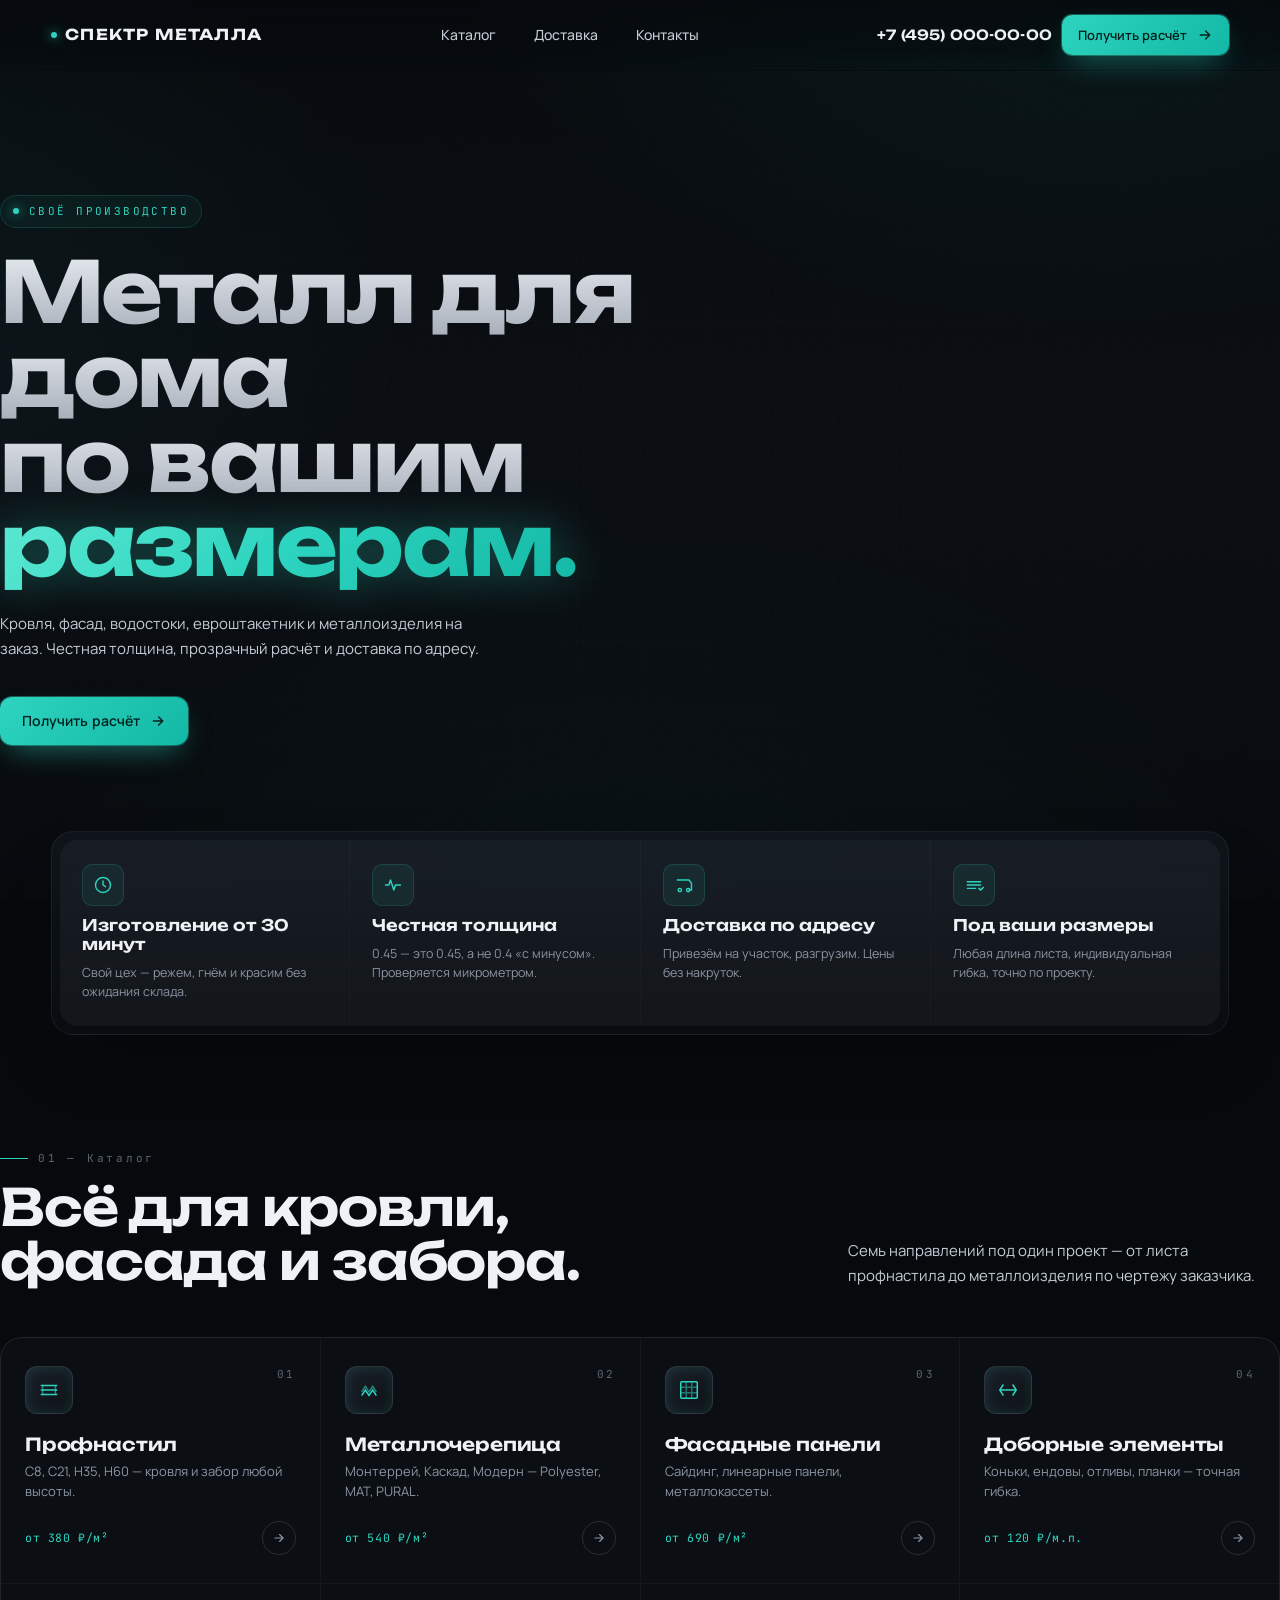
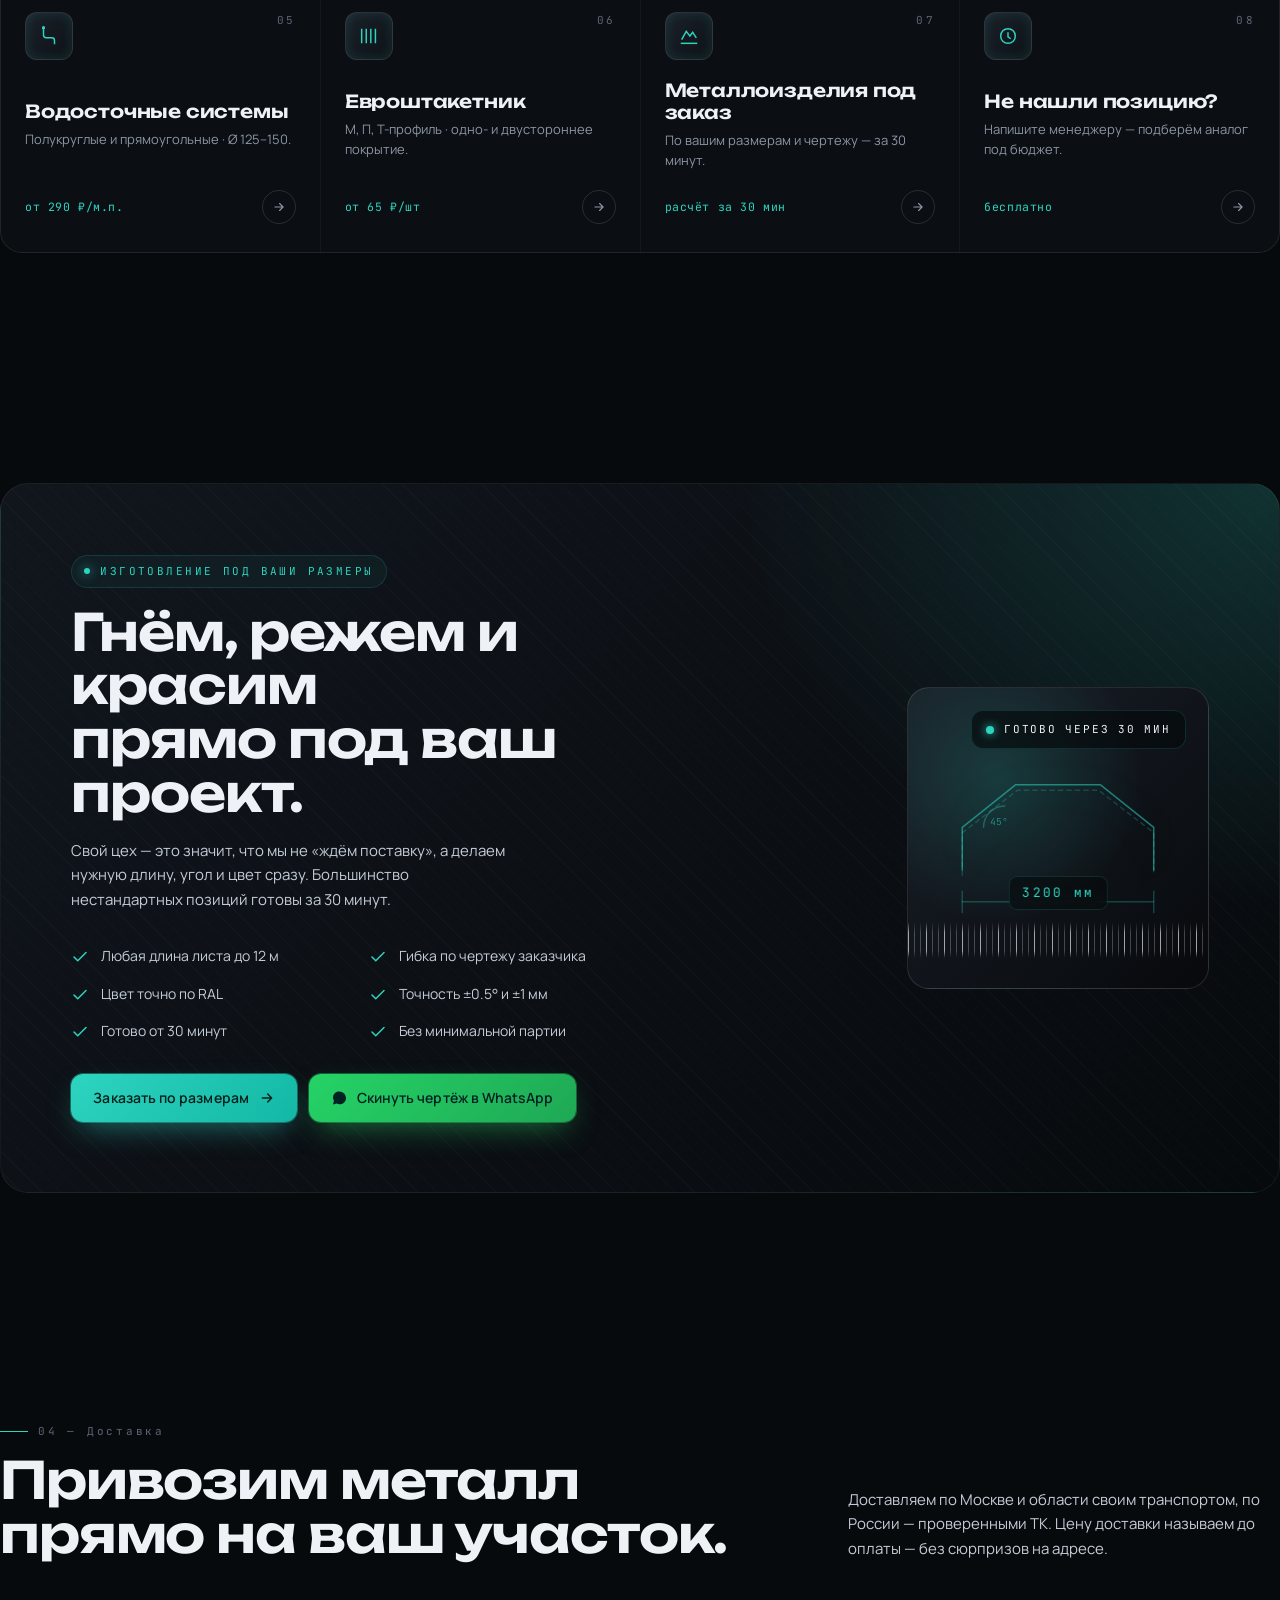
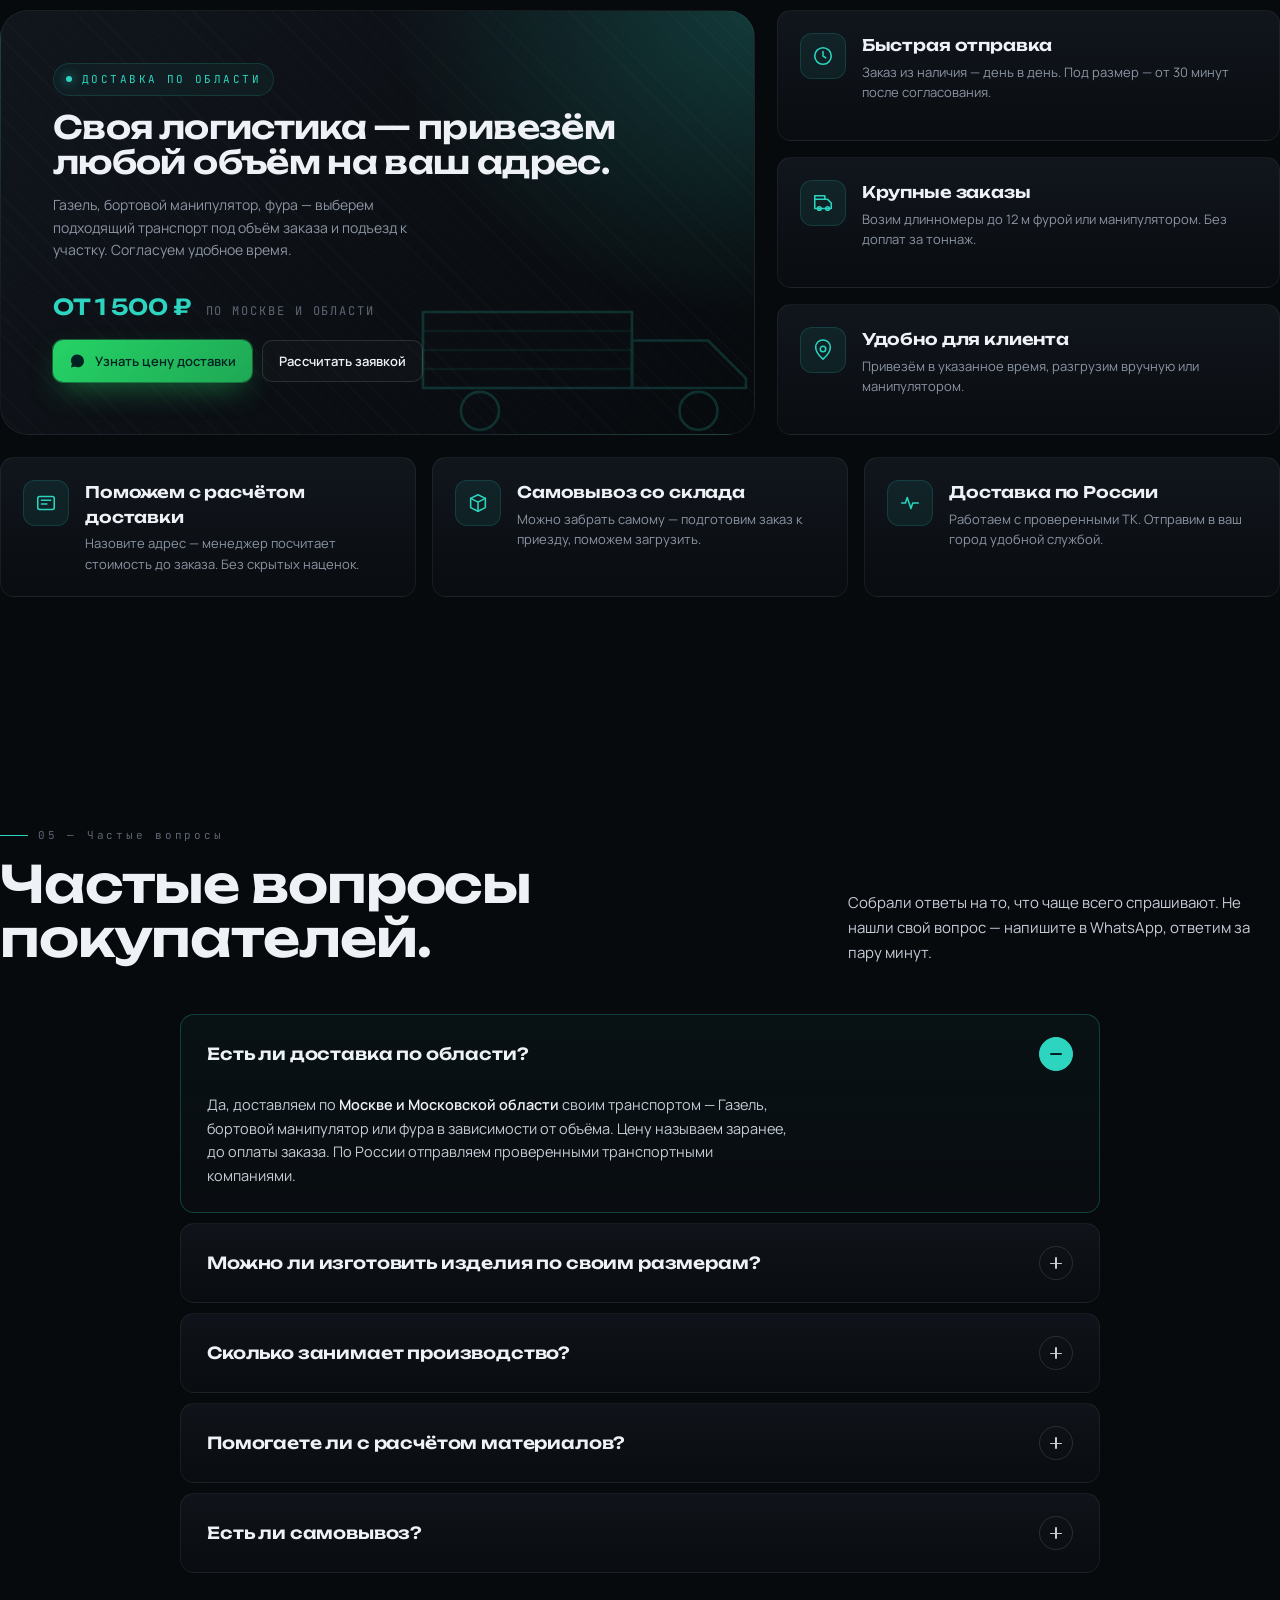
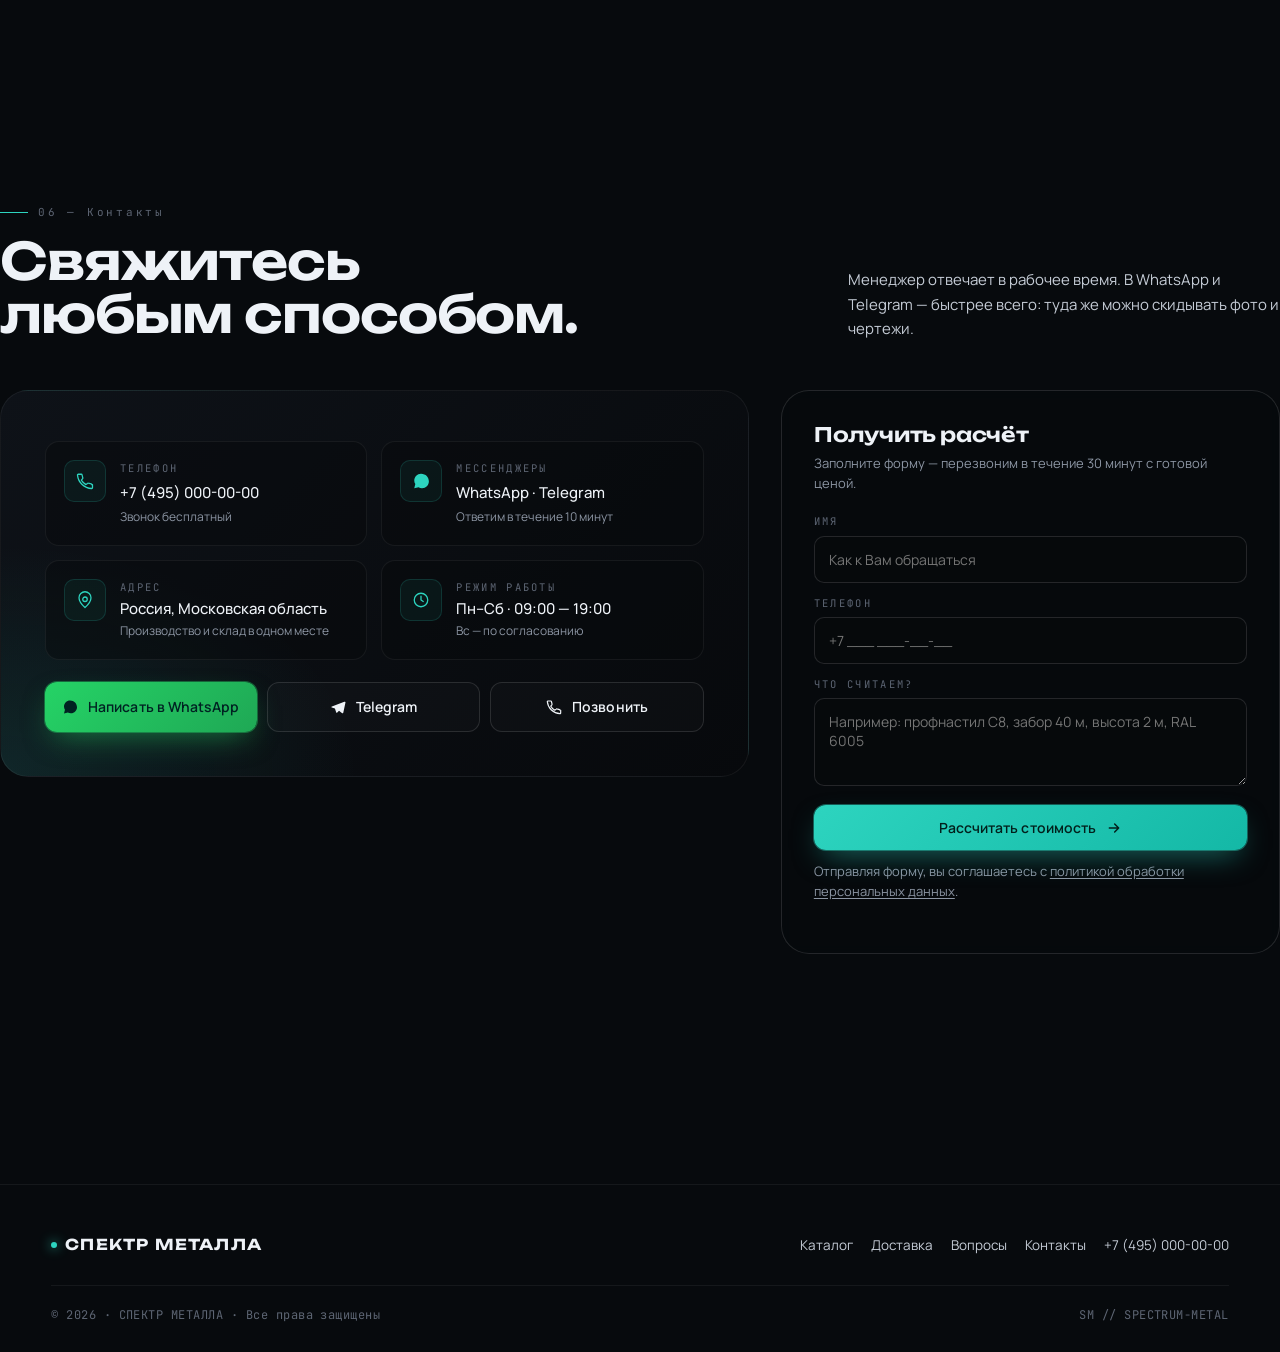
==== index.html @ 1fd5d27e "Add files via upload" ====
<!doctype html>
<html lang="ru">
<head>
<meta charset="utf-8" />
<meta name="viewport" content="width=device-width, initial-scale=1, viewport-fit=cover" />
<meta name="theme-color" content="#07090c" />
<title>Спектр Металла — кровля, фасад и металлоизделия по вашим размерам</title>
<meta name="description" content="Кровельные и фасадные материалы, профнастил, металлочерепица, евроштакетник, водостоки и металлоизделия по размерам клиента. Изготовление от 30 минут, честная толщина, доставка." />

<link rel="preconnect" href="https://fonts.googleapis.com">
<link rel="preconnect" href="https://fonts.gstatic.com" crossorigin>
<link href="https://fonts.googleapis.com/css2?family=Unbounded:wght@400;500;600;700;800&family=Manrope:wght@300;400;500;600;700;800&family=JetBrains+Mono:wght@400;500&display=swap" rel="stylesheet">

<style>
/* ============================================================
   СПЕКТР МЕТАЛЛА — B2C коммерческий лендинг (clean)
   ============================================================ */

:root{
  --bg-0:#070a0d;
  --bg-1:#0b0f14;
  --bg-2:#11161d;
  --bg-3:#171d26;
  --steel:#242c38;
  --line:rgba(255,255,255,.06);
  --line-strong:rgba(255,255,255,.12);
  --glass:rgba(20,26,34,.55);

  --silver:#c5ccd6;
  --silver-bright:#eef2f7;
  --silver-dim:#8c95a3;
  --silver-deep:#5d6573;

  /* холодный бирюзовый */
  --turq:#2DD4BF;
  --turq-2:#5EEAD4;
  --turq-soft:rgba(45,212,191,.16);
  --turq-glow:rgba(45,212,191,.4);
  --wa:#25D366;

  --gut:clamp(18px, 4vw, 64px);
  --section-y:clamp(72px, 9vw, 140px);

  --r-sm:8px;
  --r-md:14px;
  --r-lg:22px;
  --r-xl:28px;

  --f-display:"Unbounded","Manrope",system-ui,sans-serif;
  --f-body:"Manrope",system-ui,sans-serif;
  --f-mono:"JetBrains Mono",ui-monospace,monospace;

  --ease:cubic-bezier(.2,.7,.2,1);
}

*{box-sizing:border-box}
html,body{margin:0;padding:0}
html{scroll-behavior:smooth}
body{
  font-family:var(--f-body);
  font-weight:400;
  font-size:16px;
  line-height:1.55;
  color:var(--silver);
  background:var(--bg-0);
  -webkit-font-smoothing:antialiased;
  -moz-osx-font-smoothing:grayscale;
  overflow-x:hidden;
  text-rendering:optimizeLegibility;
}
img{max-width:100%;display:block}
a{color:inherit;text-decoration:none;transition:color .25s var(--ease)}
button{font-family:inherit;cursor:pointer}

/* ─── BG ATMOSPHERE ─── */
.bg-stage{
  position:fixed;inset:0;z-index:0;pointer-events:none;
  background:
    radial-gradient(1100px 700px at 85% -10%, rgba(45,212,191,.08), transparent 60%),
    radial-gradient(900px 600px at -10% 30%, rgba(45,212,191,.05), transparent 60%),
    radial-gradient(1100px 800px at 50% 110%, rgba(45,212,191,.04), transparent 60%),
    linear-gradient(180deg,#070a0d 0%, #0a0e13 50%, #070a0d 100%);
}
.bg-grid{
  position:fixed;inset:0;z-index:0;pointer-events:none;opacity:.3;
  background-image:
    linear-gradient(rgba(255,255,255,.04) 1px, transparent 1px),
    linear-gradient(90deg, rgba(255,255,255,.04) 1px, transparent 1px);
  background-size:64px 64px;
  mask-image:radial-gradient(ellipse at center, #000 30%, transparent 90%);
  animation:gridDrift 60s linear infinite;
}
@keyframes gridDrift{
  from{background-position:0 0,0 0}
  to{background-position:64px 64px,64px 64px}
}
.bg-noise{
  position:fixed;inset:0;z-index:0;pointer-events:none;opacity:.04;mix-blend-mode:overlay;
  background-image:url("data:image/svg+xml;utf8,<svg xmlns='http://www.w3.org/2000/svg' width='160' height='160'><filter id='n'><feTurbulence baseFrequency='0.9' numOctaves='2' stitchTiles='stitch'/><feColorMatrix values='0 0 0 0 1  0 0 0 0 1  0 0 0 0 1  0 0 0 .8 0'/></filter><rect width='160' height='160' filter='url(%23n)'/></svg>");
}

/* ─── SHELL ─── */
.shell{position:relative;z-index:2}
.container{max-width:1320px;margin:0 auto;padding:0 var(--gut)}

/* ─── TYPE ─── */
h1,h2,h3,h4{font-family:var(--f-display);color:var(--silver-bright);font-weight:600;letter-spacing:-.015em;margin:0}
h1{font-size:clamp(36px, 6.6vw, 88px);line-height:1;letter-spacing:-.028em;font-weight:700}
h2{font-size:clamp(28px, 4vw, 52px);line-height:1.05;letter-spacing:-.022em}
h3{font-size:clamp(18px, 1.8vw, 24px);line-height:1.2}
h4{font-size:16px}
p{margin:0}

.eyebrow{
  display:inline-flex;align-items:center;gap:10px;
  font-family:var(--f-mono);text-transform:uppercase;
  font-size:11px;letter-spacing:.22em;color:var(--turq);
  padding:7px 12px;border:1px solid var(--turq-soft);border-radius:999px;
  background:rgba(45,212,191,.05);
  backdrop-filter:blur(6px);
}
.eyebrow::before{content:"";width:6px;height:6px;border-radius:50%;background:var(--turq);box-shadow:0 0 12px var(--turq)}
.lead{color:var(--silver);font-size:clamp(15px,1.15vw,18px);line-height:1.65;max-width:62ch}

/* ─── BUTTONS ─── */
.btn{
  position:relative;display:inline-flex;align-items:center;gap:10px;
  padding:13px 22px;border-radius:12px;
  font-weight:600;font-size:14px;letter-spacing:.005em;
  border:none;outline:none;
  transition:transform .25s var(--ease), box-shadow .25s var(--ease), filter .25s var(--ease), background .25s var(--ease), color .25s var(--ease), border-color .25s var(--ease);
  overflow:hidden;white-space:nowrap;
  text-decoration:none;
}
.btn svg{width:16px;height:16px;flex:0 0 auto}
.btn-primary{
  background:linear-gradient(135deg, #2DD4BF 0%, #14B8A6 100%);
  color:#02201c;
  box-shadow:0 0 0 1px rgba(45,212,191,.4), 0 12px 30px -10px rgba(45,212,191,.55);
}
.btn-primary::before{
  content:"";position:absolute;inset:0;border-radius:inherit;
  background:linear-gradient(120deg,transparent 30%, rgba(255,255,255,.5) 50%, transparent 70%);
  transform:translateX(-120%);transition:transform .9s var(--ease);
  pointer-events:none;
}
.btn-primary:hover::before{transform:translateX(120%)}
.btn-primary:hover{transform:translateY(-1px);filter:brightness(1.08)}

.btn-ghost{
  background:rgba(255,255,255,.02);color:var(--silver-bright);
  border:1px solid var(--line-strong);
}
.btn-ghost:hover{border-color:var(--turq);color:var(--turq-2);background:rgba(45,212,191,.05)}

.btn-wa{
  background:linear-gradient(135deg, #25D366 0%, #1FA855 100%);
  color:#022;
  box-shadow:0 0 0 1px rgba(37,211,102,.4), 0 12px 30px -10px rgba(37,211,102,.55);
}
.btn-wa:hover{transform:translateY(-1px);filter:brightness(1.08)}

.btn-sm{padding:10px 16px;font-size:13px;border-radius:10px}
.btn-block{width:100%;justify-content:center}

/* ─── HEADER ─── */
.header{
  position:fixed;top:0;left:0;right:0;z-index:50;
  padding:14px 0;
  background:linear-gradient(180deg, rgba(7,10,13,.85), rgba(7,10,13,.55) 70%, transparent);
  backdrop-filter:blur(14px) saturate(140%);
  -webkit-backdrop-filter:blur(14px) saturate(140%);
  transition:padding .3s var(--ease), background .3s var(--ease), border-color .3s var(--ease);
  border-bottom:1px solid transparent;
}
.header.scrolled{
  padding:10px 0;background:rgba(7,10,13,.82);
  border-bottom-color:var(--line);
}
.nav{display:flex;align-items:center;justify-content:space-between;gap:24px}
.wordmark{
  font-family:var(--f-display);font-weight:700;
  font-size:15px;letter-spacing:.08em;color:var(--silver-bright);
  text-transform:uppercase;
  position:relative;padding-left:14px;
}
.wordmark::before{
  content:"";position:absolute;left:0;top:50%;transform:translateY(-50%);
  width:6px;height:6px;background:var(--turq);border-radius:50%;
  box-shadow:0 0 12px var(--turq);
}

.nav-list{display:flex;align-items:center;gap:6px;list-style:none;margin:0;padding:0}
.nav-list a{
  display:inline-block;padding:10px 16px;border-radius:8px;
  font-size:14px;font-weight:500;color:var(--silver);
  position:relative;
}
.nav-list a:hover{color:var(--silver-bright);background:rgba(255,255,255,.03)}
.nav-list a::after{
  content:"";position:absolute;left:16px;right:16px;bottom:6px;height:1px;
  background:var(--turq);transform:scaleX(0);transform-origin:left;transition:transform .35s var(--ease);
}
.nav-list a:hover::after{transform:scaleX(.5)}

.nav-actions{display:flex;align-items:center;gap:10px}
.phone-link{
  font-family:var(--f-display);font-weight:600;font-size:14px;color:var(--silver-bright);
  letter-spacing:.01em;
}
.phone-link:hover{color:var(--turq-2)}

.burger{display:none;background:transparent;border:1px solid var(--line-strong);width:42px;height:42px;border-radius:11px;color:var(--silver-bright);align-items:center;justify-content:center}
.burger svg{width:18px;height:18px}

/* ─── FLOATING WHATSAPP FAB ─── */
.fab{
  position:fixed;right:22px;bottom:22px;z-index:60;
  display:flex;align-items:center;gap:10px;
  padding:14px 18px 14px 14px;
  border-radius:999px;
  background:linear-gradient(135deg,#25D366,#1FA855);
  color:#022;font-weight:600;font-size:14px;
  box-shadow:0 12px 36px -8px rgba(37,211,102,.6), 0 0 0 1px rgba(37,211,102,.5);
  transition:transform .3s var(--ease), box-shadow .3s var(--ease), filter .3s var(--ease);
  text-decoration:none;
}
.fab::after{
  content:"";position:absolute;inset:-6px;border-radius:999px;
  border:2px solid rgba(37,211,102,.5);
  animation:fabPing 2.2s ease-out infinite;
  pointer-events:none;
}
@keyframes fabPing{
  0%{transform:scale(.85);opacity:.7}
  100%{transform:scale(1.25);opacity:0}
}
.fab svg{width:22px;height:22px;flex:0 0 auto}
.fab:hover{transform:translateY(-2px);filter:brightness(1.08)}

/* ─── HERO ─── */
.hero{
  position:relative;
  padding:calc(var(--section-y) + 40px) 0 var(--section-y);
  min-height:100vh;
  display:flex;align-items:center;
}
.hero-inner{position:relative;display:block;width:100%;max-width:880px}
.hero-text{position:relative;z-index:3}
.hero-title{margin:22px 0 24px}
.hero-title .accent{
  background:linear-gradient(180deg, #eef2f7 0%, #a3aab5 100%);
  -webkit-background-clip:text;background-clip:text;color:transparent;
}
.hero-title .glow{
  background:linear-gradient(135deg, #5EEAD4 0%, #2DD4BF 50%, #14B8A6 100%);
  -webkit-background-clip:text;background-clip:text;color:transparent;
  filter:drop-shadow(0 0 24px rgba(45,212,191,.4));
}
.hero-lead{max-width:54ch}
.hero-actions{display:flex;flex-wrap:wrap;gap:12px;margin-top:36px}

/* ─── HERO LOGO STAGE ─── */
.hero-stage{
  position:relative;aspect-ratio:1/1;width:100%;max-width:540px;justify-self:end;
}
.logo-stage{
  position:absolute;inset:0;
  border-radius:50%;
  background:
    radial-gradient(circle at 50% 50%, rgba(45,212,191,.18) 0%, rgba(45,212,191,.04) 35%, transparent 60%),
    radial-gradient(circle at 50% 50%, #0e1218 0%, #07090c 60%);
  box-shadow:
    inset 0 0 0 1px rgba(45,212,191,.15),
    inset 0 0 80px rgba(45,212,191,.08),
    0 30px 100px -30px rgba(45,212,191,.35);
  overflow:hidden;
}
.logo-stage::before{
  content:"";position:absolute;inset:-10%;
  background:conic-gradient(from 0deg, transparent 0deg, rgba(45,212,191,.32) 40deg, transparent 90deg, transparent 360deg);
  filter:blur(20px);
  animation:sweep 10s linear infinite;
  opacity:.6;
}
@keyframes sweep{to{transform:rotate(360deg)}}

.rings{position:absolute;inset:0;display:grid;place-items:center;pointer-events:none}
.rings svg{width:96%;height:96%}
.ring{fill:none;stroke:rgba(45,212,191,.25);stroke-width:1;stroke-dasharray:3 5}
.ring.solid{stroke:rgba(255,255,255,.06);stroke-dasharray:none;stroke-width:1}
.rings .r1{animation:spin 60s linear infinite}
.rings .r2{animation:spin 90s linear infinite reverse}
.rings .r3{animation:spin 120s linear infinite}
@keyframes spin{to{transform:rotate(360deg);transform-origin:center}}

.logo-frame{
  position:absolute;inset:16%;
  border-radius:50%;
  background:radial-gradient(circle at 50% 30%, #1a2029, #0a0d12 75%);
  display:grid;place-items:center;
  box-shadow:
    inset 0 0 0 1px rgba(255,255,255,.06),
    inset 0 6px 30px rgba(0,0,0,.6),
    0 20px 60px rgba(0,0,0,.55);
  overflow:hidden;
  transition:transform .4s var(--ease);
}
.logo-frame img{
  width:88%;height:auto;
  filter:contrast(1.05) brightness(1.05) drop-shadow(0 0 22px rgba(45,212,191,.22));
}
.logo-frame::after{
  content:"";position:absolute;inset:-30%;
  background:linear-gradient(115deg, transparent 35%, rgba(255,255,255,.08) 47%, rgba(45,212,191,.18) 50%, rgba(255,255,255,.08) 53%, transparent 65%);
  transform:translateX(-100%);
  animation:metalSweep 6.5s var(--ease) infinite;
  pointer-events:none;
}
@keyframes metalSweep{
  0%{transform:translateX(-100%)}
  60%{transform:translateX(100%)}
  100%{transform:translateX(100%)}
}

.chip{
  position:absolute;display:flex;align-items:center;gap:8px;
  padding:9px 13px;border-radius:999px;
  background:rgba(15,19,25,.78);backdrop-filter:blur(10px);
  border:1px solid var(--line-strong);
  font-family:var(--f-mono);font-size:11px;letter-spacing:.06em;color:var(--silver);
  white-space:nowrap;
  box-shadow:0 10px 30px rgba(0,0,0,.4);
}
.chip i{width:6px;height:6px;background:var(--turq);border-radius:50%;box-shadow:0 0 8px var(--turq);display:inline-block;animation:pulse 1.8s ease-in-out infinite}
@keyframes pulse{50%{opacity:.4}}
.chip.t1{top:6%;left:-4%;animation:float 9s ease-in-out infinite}
.chip.t2{top:30%;right:-6%;animation:float 11s ease-in-out infinite reverse}
.chip.t3{bottom:14%;left:-2%;animation:float 13s ease-in-out infinite}
.chip.t4{bottom:-2%;right:8%;animation:float 10s ease-in-out infinite reverse}
@keyframes float{50%{transform:translateY(-10px)}}

/* ─── USP STRIP ─── */
.usp{
  position:relative;
  margin-top:calc(var(--section-y) * -.6);
  background:linear-gradient(180deg, rgba(20,26,34,.6), rgba(11,15,20,.6));
  border:1px solid var(--line);
  border-radius:var(--r-lg);
  padding:8px;
  backdrop-filter:blur(10px);
  box-shadow:0 30px 80px -40px rgba(0,0,0,.7);
}
.usp-grid{display:grid;grid-template-columns:repeat(4,1fr);gap:1px;background:var(--line);border-radius:18px;overflow:hidden}
.usp-cell{
  background:linear-gradient(180deg, rgba(20,26,34,.6), rgba(11,15,20,.4));
  padding:24px 22px;
  display:flex;flex-direction:column;gap:10px;
  transition:background .3s var(--ease);
}
.usp-cell:hover{background:linear-gradient(180deg, rgba(45,212,191,.05), rgba(11,15,20,.4))}
.usp-ico{
  width:42px;height:42px;border-radius:10px;
  background:rgba(45,212,191,.08);border:1px solid var(--turq-soft);
  display:grid;place-items:center;color:var(--turq);
}
.usp-ico svg{width:20px;height:20px}
.usp-title{font-family:var(--f-display);font-weight:600;color:var(--silver-bright);font-size:16px;line-height:1.2}
.usp-desc{font-size:12.5px;color:var(--silver-dim);line-height:1.5}

/* ─── SECTION FRAME ─── */
.section{position:relative;padding:var(--section-y) 0}
.section-head{display:flex;align-items:flex-end;justify-content:space-between;gap:32px;margin-bottom:48px;flex-wrap:wrap}
.section-head h2{max-width:18ch}
.section-head .lead{max-width:48ch}
.section-index{font-family:var(--f-mono);font-size:11px;letter-spacing:.25em;color:var(--silver-deep);display:flex;align-items:center;gap:10px;margin-bottom:14px}
.section-index::before{content:"";width:28px;height:1px;background:var(--turq)}

/* ─── CATEGORIES ─── */
.cats{display:grid;grid-template-columns:repeat(4,1fr);gap:1px;background:var(--line);border:1px solid var(--line);border-radius:var(--r-lg);overflow:hidden}
.cat{
  position:relative;background:var(--bg-1);padding:28px 24px;min-height:230px;
  display:flex;flex-direction:column;justify-content:space-between;gap:20px;
  transition:background .35s var(--ease);
  overflow:hidden;
}
.cat::before{
  content:"";position:absolute;inset:0;
  background:radial-gradient(120% 100% at 100% 0%, rgba(45,212,191,.12), transparent 60%);
  opacity:0;transition:opacity .4s var(--ease);
  pointer-events:none;
}
.cat:hover{background:var(--bg-2)}
.cat:hover::before{opacity:1}
.cat-head{display:flex;justify-content:space-between;align-items:flex-start;gap:16px}
.cat-icon{
  width:48px;height:48px;border-radius:12px;
  background:linear-gradient(135deg,#1a2029,#0e1217);
  display:grid;place-items:center;color:var(--turq);
  border:1px solid var(--line-strong);
  box-shadow:inset 0 0 12px rgba(45,212,191,.15);
}
.cat-icon svg{width:22px;height:22px}
.cat-num{font-family:var(--f-mono);font-size:11px;letter-spacing:.22em;color:var(--silver-deep)}
.cat-name{font-family:var(--f-display);font-size:18px;font-weight:600;color:var(--silver-bright);line-height:1.2;letter-spacing:-.01em}
.cat-desc{font-size:13px;color:var(--silver-dim);line-height:1.55;margin-top:6px}
.cat-foot{display:flex;justify-content:space-between;align-items:center;gap:14px}
.cat-price{font-family:var(--f-mono);font-size:11.5px;color:var(--turq);letter-spacing:.05em}
.cat-arrow{
  width:34px;height:34px;border-radius:50%;
  border:1px solid var(--line-strong);display:grid;place-items:center;color:var(--silver-dim);
  transition:all .3s var(--ease);
}
.cat:hover .cat-arrow{border-color:var(--turq);color:var(--turq);background:rgba(45,212,191,.05);transform:rotate(-45deg)}
.cat-arrow svg{width:14px;height:14px}

/* ─── POPULAR PRODUCTS ─── */
.products{display:grid;grid-template-columns:repeat(3,1fr);gap:22px}
.product{
  position:relative;display:flex;flex-direction:column;
  background:linear-gradient(180deg, rgba(23,29,38,.7), rgba(11,15,20,.7));
  border:1px solid var(--line);
  border-radius:var(--r-md);
  overflow:hidden;
  transition:transform .35s var(--ease), border-color .35s var(--ease);
}
.product:hover{transform:translateY(-4px);border-color:rgba(45,212,191,.25)}
.product-visual{
  position:relative;aspect-ratio:16/10;
  background:
    radial-gradient(80% 80% at 50% 40%, rgba(45,212,191,.12), transparent 70%),
    linear-gradient(135deg, #1a2029 0%, #0a0d12 100%);
  display:grid;place-items:center;overflow:hidden;
}
.product-visual svg{width:60%;height:auto;color:rgba(238,242,247,.6)}
.product-visual::after{
  content:"";position:absolute;inset:0;
  background:repeating-linear-gradient(90deg, rgba(255,255,255,.03) 0 1px, transparent 1px 5px);
  pointer-events:none;mix-blend-mode:overlay;
}
.product-tag{
  position:absolute;top:14px;left:14px;
  padding:5px 10px;border-radius:999px;
  background:rgba(45,212,191,.14);border:1px solid var(--turq-soft);
  color:var(--turq-2);font-family:var(--f-mono);font-size:10px;letter-spacing:.18em;text-transform:uppercase;
}
.product-body{padding:22px 22px 24px;display:flex;flex-direction:column;gap:14px;flex:1}
.product-name{font-family:var(--f-display);font-size:18px;color:var(--silver-bright);font-weight:600;letter-spacing:-.01em}
.product-meta{font-size:13px;color:var(--silver-dim);line-height:1.5;flex:1}
.product-specs{display:flex;flex-wrap:wrap;gap:6px;margin-top:6px}
.product-specs span{font-family:var(--f-mono);font-size:10.5px;letter-spacing:.04em;color:var(--silver);padding:4px 8px;border:1px solid var(--line-strong);border-radius:6px;background:rgba(7,10,13,.4)}
.product-price{display:flex;align-items:baseline;gap:8px;margin-top:4px}
.price-from{font-family:var(--f-mono);font-size:11px;letter-spacing:.18em;color:var(--silver-deep);text-transform:uppercase}
.price-val{font-family:var(--f-display);font-size:22px;color:var(--silver-bright);font-weight:600;letter-spacing:-.01em}
.price-unit{font-size:13px;color:var(--silver-dim)}
.product-actions{display:flex;gap:8px;margin-top:6px}
.product-actions .btn{flex:1;justify-content:center;padding:11px 14px;font-size:13px}

/* ─── CUSTOM SIZING BLOCK ─── */
.custom{
  position:relative;border-radius:var(--r-xl);overflow:hidden;
  background:
    radial-gradient(70% 100% at 100% 0%, rgba(45,212,191,.18), transparent 60%),
    linear-gradient(135deg, #11161d 0%, #070a0d 100%);
  border:1px solid var(--line);
  padding:clamp(36px, 5.5vw, 72px);
  display:grid;grid-template-columns:1.05fr .95fr;gap:48px;align-items:center;
}
.custom::before{
  content:"";position:absolute;inset:0;
  background:repeating-linear-gradient(45deg, rgba(255,255,255,.02) 0 1px, transparent 1px 14px);
  pointer-events:none;
}
.custom-eyebrow{color:var(--turq)}
.custom h2{margin-top:18px}
.custom .lead{margin-top:18px;max-width:50ch}
.custom-points{margin:32px 0;display:grid;grid-template-columns:1fr 1fr;gap:16px 24px;list-style:none;padding:0}
.custom-points li{display:flex;gap:12px;align-items:flex-start;font-size:14px;color:var(--silver)}
.custom-points svg{width:18px;height:18px;color:var(--turq);flex:0 0 auto;margin-top:3px}
.custom-actions{display:flex;flex-wrap:wrap;gap:12px;margin-top:8px}

.custom-visual{
  position:relative;aspect-ratio:1/1;max-width:480px;justify-self:end;
  border-radius:var(--r-lg);
  background:
    radial-gradient(80% 80% at 30% 30%, rgba(45,212,191,.18), transparent 60%),
    linear-gradient(135deg, #1a2029 0%, #07090c 100%);
  border:1px solid var(--line-strong);
  overflow:hidden;display:grid;place-items:center;
}
.custom-visual::before{
  content:"";position:absolute;left:0;right:0;bottom:30px;height:36px;
  background:
    repeating-linear-gradient(90deg, rgba(238,242,247,.55) 0 1px, transparent 1px 18px),
    repeating-linear-gradient(90deg, rgba(238,242,247,.25) 0 1px, transparent 1px 6px);
  -webkit-mask:linear-gradient(180deg, transparent, #000 30%, #000 80%, transparent);
  mask:linear-gradient(180deg, transparent, #000 30%, #000 80%, transparent);
}
.custom-visual::after{
  content:attr(data-len);
  position:absolute;left:50%;bottom:78px;transform:translateX(-50%);
  font-family:var(--f-mono);font-size:13px;color:var(--turq);letter-spacing:.18em;
  padding:6px 12px;border:1px solid var(--turq-soft);border-radius:8px;
  background:rgba(7,10,13,.6);backdrop-filter:blur(6px);
}
.custom-visual .blueprint{
  width:78%;height:auto;color:rgba(45,212,191,.55);
  filter:drop-shadow(0 0 24px rgba(45,212,191,.2));
}
.custom-badge{
  position:absolute;top:22px;right:22px;
  padding:10px 14px;border-radius:12px;
  background:rgba(7,10,13,.7);backdrop-filter:blur(8px);
  border:1px solid var(--turq-soft);
  display:flex;align-items:center;gap:10px;
}
.custom-badge .dot{width:8px;height:8px;border-radius:50%;background:var(--turq);box-shadow:0 0 10px var(--turq);animation:pulse 1.8s ease-in-out infinite}
.custom-badge .txt{font-family:var(--f-mono);font-size:11px;letter-spacing:.16em;color:var(--silver-bright);text-transform:uppercase}

/* ─── HOW TO ORDER ─── */
.steps{
  position:relative;display:grid;grid-template-columns:repeat(4,1fr);gap:20px;
}
.steps::before{
  content:"";position:absolute;left:48px;right:48px;top:38px;height:1px;
  background:linear-gradient(90deg, transparent, var(--turq-soft) 10%, var(--turq-soft) 90%, transparent);
  pointer-events:none;
}
.step{
  position:relative;
  background:linear-gradient(180deg, rgba(23,29,38,.55), rgba(11,15,20,.55));
  border:1px solid var(--line);
  border-radius:var(--r-md);
  padding:26px 22px 24px;
}
.step-num{
  width:38px;height:38px;border-radius:12px;
  background:linear-gradient(135deg, rgba(45,212,191,.25), rgba(45,212,191,.06));
  border:1px solid var(--turq-soft);
  display:grid;place-items:center;
  font-family:var(--f-display);font-weight:700;font-size:14px;color:var(--turq-2);
  position:relative;z-index:2;
  box-shadow:0 0 18px rgba(45,212,191,.15);
}
.step h3{font-size:17px;margin:18px 0 8px}
.step p{font-size:13px;color:var(--silver-dim);line-height:1.55}

/* ─── DELIVERY (переработан) ─── */
.delivery{
  display:grid;grid-template-columns:1.2fr .8fr;gap:22px;
}
.del-hero{
  position:relative;border-radius:var(--r-xl);overflow:hidden;
  background:
    radial-gradient(80% 120% at 100% 0%, rgba(45,212,191,.22), transparent 60%),
    linear-gradient(135deg, #11161d 0%, #070a0d 100%);
  border:1px solid var(--line);
  padding:clamp(32px, 4.5vw, 52px);
  display:flex;flex-direction:column;justify-content:space-between;gap:28px;
  min-height:420px;
}
.del-hero::before{
  content:"";position:absolute;inset:0;
  background:repeating-linear-gradient(45deg, rgba(255,255,255,.02) 0 1px, transparent 1px 14px);
  pointer-events:none;
}
.del-hero-top{position:relative;z-index:1}
.del-hero-top h3{font-family:var(--f-display);font-size:clamp(24px,2.8vw,32px);line-height:1.1;color:var(--silver-bright);margin:14px 0 14px;font-weight:600;letter-spacing:-.02em}
.del-hero-top p{font-size:14px;color:var(--silver-dim);max-width:42ch;line-height:1.6}
.del-hero-bot{position:relative;z-index:1;display:flex;flex-wrap:wrap;gap:16px;align-items:center;justify-content:space-between}
.del-hero-actions{display:flex;flex-wrap:wrap;gap:10px}
.del-price{
  font-family:var(--f-mono);font-size:12px;letter-spacing:.16em;
  color:var(--silver-deep);text-transform:uppercase;
}
.del-price strong{
  font-family:var(--f-display);font-size:22px;color:var(--turq);
  letter-spacing:-.02em;font-weight:600;display:inline-block;margin-right:6px;
}

.del-truck{
  position:absolute;right:-30px;bottom:-30px;width:60%;max-width:380px;opacity:.18;
  color:var(--turq);
  pointer-events:none;
}

.del-side{display:grid;grid-template-rows:repeat(3,1fr);gap:16px}
.del-card{
  position:relative;padding:22px 22px;border-radius:var(--r-md);
  background:linear-gradient(180deg, rgba(23,29,38,.65), rgba(11,15,20,.65));
  border:1px solid var(--line);
  transition:border-color .3s var(--ease), transform .3s var(--ease);
  display:flex;gap:16px;align-items:flex-start;
}
.del-card:hover{border-color:rgba(45,212,191,.3);transform:translateX(3px)}
.del-card .ico{
  width:46px;height:46px;border-radius:12px;
  background:rgba(45,212,191,.08);border:1px solid var(--turq-soft);
  display:grid;place-items:center;color:var(--turq);flex:0 0 auto;
}
.del-card .ico svg{width:22px;height:22px}
.del-card h4{font-family:var(--f-display);font-size:16px;color:var(--silver-bright);font-weight:600;margin-bottom:4px;letter-spacing:-.01em}
.del-card p{font-size:13px;color:var(--silver-dim);line-height:1.55}

.del-extra{
  margin-top:22px;display:grid;grid-template-columns:repeat(3,1fr);gap:16px;
}

/* ─── FAQ ─── */
.faq{
  display:grid;gap:10px;
  max-width:920px;margin:0 auto;
}
.faq-item{
  position:relative;border:1px solid var(--line);border-radius:var(--r-md);
  background:linear-gradient(180deg, rgba(23,29,38,.55), rgba(11,15,20,.55));
  transition:border-color .3s var(--ease), background .3s var(--ease);
  overflow:hidden;
}
.faq-item[open]{border-color:rgba(45,212,191,.25);background:linear-gradient(180deg, rgba(45,212,191,.04), rgba(11,15,20,.55))}
.faq-item summary{
  list-style:none;cursor:pointer;
  padding:22px 26px;
  display:flex;align-items:center;justify-content:space-between;gap:20px;
  font-family:var(--f-display);font-weight:600;color:var(--silver-bright);
  font-size:clamp(16px,1.3vw,18px);
  letter-spacing:-.01em;
  transition:color .25s var(--ease);
}
.faq-item summary::-webkit-details-marker{display:none}
.faq-item summary:hover{color:var(--turq-2)}
.faq-item .plus{
  width:34px;height:34px;border-radius:50%;
  border:1px solid var(--line-strong);
  display:grid;place-items:center;color:var(--silver);
  position:relative;flex:0 0 auto;
  transition:background .3s var(--ease), border-color .3s var(--ease), color .3s var(--ease), transform .3s var(--ease);
}
.faq-item .plus::before,
.faq-item .plus::after{
  content:"";position:absolute;background:currentColor;border-radius:1px;
  transition:transform .3s var(--ease), opacity .3s var(--ease);
}
.faq-item .plus::before{width:12px;height:1.4px}
.faq-item .plus::after{width:1.4px;height:12px}
.faq-item[open] .plus{background:var(--turq);border-color:var(--turq);color:#02201c;transform:rotate(180deg)}
.faq-item[open] .plus::after{opacity:0}
.faq-item .answer{
  padding:0 26px 24px;
  font-size:14.5px;color:var(--silver);line-height:1.65;max-width:72ch;
}
.faq-item .answer strong{color:var(--silver-bright);font-weight:600}
.faq-item .answer a{color:var(--turq-2);text-decoration:underline;text-underline-offset:3px}

/* ─── CONTACTS (упрощены) ─── */
.contact-wrap{
  display:grid;grid-template-columns:1.2fr .8fr;gap:32px;
  align-items:start;
}
.contact-card{
  position:relative;border-radius:var(--r-xl);overflow:hidden;
  background:
    radial-gradient(80% 100% at 0% 100%, rgba(45,212,191,.12), transparent 60%),
    linear-gradient(135deg, #0e1218 0%, #07090c 100%);
  border:1px solid var(--line);
  padding:clamp(28px, 4vw, 44px);
}
.contact-grid{
  display:grid;grid-template-columns:1fr 1fr;gap:14px;
  margin-top:6px;
}
.contact-item{
  display:flex;gap:14px;align-items:flex-start;
  padding:18px 18px;
  border-radius:var(--r-md);
  background:rgba(7,10,13,.45);
  border:1px solid var(--line);
  transition:border-color .3s var(--ease);
}
.contact-item:hover{border-color:rgba(45,212,191,.25)}
.contact-item .ico{
  width:42px;height:42px;border-radius:10px;
  background:rgba(45,212,191,.06);border:1px solid var(--turq-soft);
  display:grid;place-items:center;color:var(--turq);flex:0 0 auto;
}
.contact-item .ico svg{width:18px;height:18px}
.contact-item .label{font-family:var(--f-mono);font-size:10.5px;letter-spacing:.22em;color:var(--silver-deep);text-transform:uppercase;margin-bottom:4px}
.contact-item .value{color:var(--silver-bright);font-size:15px;font-weight:500;line-height:1.35}
.contact-item a.value:hover{color:var(--turq-2)}
.contact-item .meta{font-size:12px;color:var(--silver-dim);margin-top:3px}

.contact-cta{
  display:flex;flex-wrap:wrap;gap:10px;margin-top:22px;
}
.contact-cta .btn{flex:1;min-width:160px;justify-content:center}

.form{
  background:rgba(7,10,13,.55);
  border:1px solid var(--line-strong);
  border-radius:var(--r-xl);
  padding:clamp(24px, 3vw, 32px);
  backdrop-filter:blur(6px);
}
.form h3{font-size:20px;margin-bottom:6px;letter-spacing:-.01em}
.form > p{font-size:13px;color:var(--silver-dim);margin-bottom:20px}
.field{margin-bottom:12px}
.field label{display:block;font-family:var(--f-mono);font-size:10.5px;letter-spacing:.22em;color:var(--silver-deep);text-transform:uppercase;margin-bottom:6px}
.field input,.field textarea{
  width:100%;background:rgba(7,10,13,.6);
  border:1px solid var(--line-strong);
  border-radius:10px;padding:13px 14px;
  color:var(--silver-bright);font-family:var(--f-body);font-size:14px;
  transition:border-color .25s var(--ease), background .25s var(--ease);
  outline:none;
}
.field textarea{min-height:88px;resize:vertical}
.field input:focus,.field textarea:focus{border-color:var(--turq);background:rgba(45,212,191,.04)}
.form-hint{font-size:11px;color:var(--silver-deep);margin-top:12px;line-height:1.5}
.form-hint a{color:var(--silver-dim);text-decoration:underline;text-underline-offset:2px}

/* ─── FOOTER ─── */
.footer{
  position:relative;border-top:1px solid var(--line);
  padding:48px 0 28px;margin-top:var(--section-y);
}
.footer-row{
  display:flex;justify-content:space-between;align-items:center;gap:24px;flex-wrap:wrap;
}
.footer-nav{display:flex;gap:18px;flex-wrap:wrap;list-style:none;padding:0;margin:0;font-size:13.5px}
.footer-nav a{color:var(--silver)}
.footer-nav a:hover{color:var(--turq-2)}
.footer-bot{margin-top:28px;padding-top:20px;border-top:1px solid var(--line);
  display:flex;justify-content:space-between;align-items:center;gap:24px;flex-wrap:wrap;
  font-size:12px;color:var(--silver-deep);font-family:var(--f-mono);letter-spacing:.04em;
}

/* ─── REVEAL ANIMATIONS ─── */
.reveal{opacity:0;transform:translateY(28px);transition:opacity .9s var(--ease), transform .9s var(--ease)}
.reveal.in{opacity:1;transform:translateY(0)}
.reveal.d1{transition-delay:.08s}
.reveal.d2{transition-delay:.16s}
.reveal.d3{transition-delay:.24s}
.reveal.d4{transition-delay:.32s}

/* ─── SCROLL PROGRESS ─── */
.progress{position:fixed;top:0;left:0;right:0;height:2px;z-index:60;pointer-events:none}
.progress span{display:block;height:100%;width:0;background:linear-gradient(90deg, transparent, var(--turq) 40%, var(--turq-2));box-shadow:0 0 12px var(--turq)}

/* ─── RESPONSIVE ─── */
@media (max-width:1100px){
  .cats,.usp-grid{grid-template-columns:repeat(2,1fr)}
  .products{grid-template-columns:repeat(2,1fr)}
  .steps{grid-template-columns:repeat(2,1fr)}
  .steps::before{display:none}
  .custom,.delivery,.contact-wrap{grid-template-columns:1fr}
  .hero-inner{grid-template-columns:1fr}
  .hero-stage{justify-self:center;max-width:440px}
  .custom-visual{max-width:100%;justify-self:stretch}
  .del-extra{grid-template-columns:repeat(2,1fr)}
}
@media (max-width:720px){
  .nav-list,.phone-link{display:none}
  .burger{display:inline-flex}
  .nav-actions .btn{display:none}
  .cats,.products,.steps,.usp-grid,.custom-points,.contact-grid,.del-extra{grid-template-columns:1fr}
  .hero{padding-top:120px;min-height:auto}
  .section-head{flex-direction:column;align-items:flex-start}
  .fab{right:14px;bottom:14px;padding:13px 16px 13px 13px}
  .fab .label{display:none}
  .usp{margin-top:-32px}
  .section{padding:64px 0}
  .hero-actions{width:100%}
  .hero-actions .btn{flex:1;justify-content:center;min-width:140px}
  .faq-item summary{padding:18px 20px;font-size:15px;gap:14px}
  .faq-item .answer{padding:0 20px 20px;font-size:14px}
}

@media (prefers-reduced-motion:reduce){
  *,*::before,*::after{animation-duration:.001ms !important;animation-iteration-count:1 !important;transition-duration:.001ms !important;scroll-behavior:auto !important}
}
</style>
</head>
<body>

<div class="bg-stage" aria-hidden="true"></div>
<div class="bg-grid"  aria-hidden="true"></div>
<div class="bg-noise" aria-hidden="true"></div>

<div class="progress" aria-hidden="true"><span id="progressBar"></span></div>

<!-- HEADER -->
<header class="header" id="header">
  <div class="container nav">
    <a href="#top" class="wordmark" aria-label="Спектр Металла — на главную">Спектр&nbsp;Металла</a>

    <nav>
      <ul class="nav-list">
        <li><a href="#catalog">Каталог</a></li>
        <li><a href="#delivery">Доставка</a></li>
        <li><a href="#contacts">Контакты</a></li>
      </ul>
    </nav>

    <div class="nav-actions">
      <a href="tel:+74950000000" class="phone-link">+7 (495) 000-00-00</a>
      <a href="#contacts" class="btn btn-primary btn-sm">
        Получить расчёт
        <svg viewBox="0 0 24 24" fill="none" stroke="currentColor" stroke-width="2.2" stroke-linecap="round" stroke-linejoin="round"><path d="M5 12h14M13 6l6 6-6 6"/></svg>
      </a>
      <button class="burger" aria-label="Меню">
        <svg viewBox="0 0 24 24" fill="none" stroke="currentColor" stroke-width="1.8" stroke-linecap="round"><path d="M4 7h16M4 12h16M4 17h16"/></svg>
      </button>
    </div>
  </div>
</header>

<main class="shell" id="top">

  <!-- HERO -->
  <section class="hero container">
    <div class="hero-inner">
      <div class="hero-text">
        <span class="eyebrow reveal">Своё производство</span>
        <h1 class="hero-title reveal d1">
          <span class="accent">Металл для дома</span><br/>
          <span class="accent">по вашим</span>
          <span class="glow">размерам.</span>
        </h1>
        <p class="lead hero-lead reveal d2">
          Кровля, фасад, водостоки, евроштакетник и металлоизделия на заказ. Честная толщина, прозрачный расчёт и доставка по адресу.
        </p>

        <div class="hero-actions reveal d3">
          <a href="#contacts" class="btn btn-primary">
            Получить расчёт
            <svg viewBox="0 0 24 24" fill="none" stroke="currentColor" stroke-width="2.2" stroke-linecap="round" stroke-linejoin="round"><path d="M5 12h14M13 6l6 6-6 6"/></svg>
          </a>
        </div>
      </div>
    </div>
  </section>

  <!-- USP STRIP (преимущества — без изменений) -->
  <section class="container">
    <div class="usp reveal">
      <div class="usp-grid">
        <div class="usp-cell">
          <div class="usp-ico"><svg viewBox="0 0 24 24" fill="none" stroke="currentColor" stroke-width="1.7" stroke-linecap="round" stroke-linejoin="round"><circle cx="12" cy="12" r="9"/><path d="M12 7v5l3 2"/></svg></div>
          <div class="usp-title">Изготовление от 30 минут</div>
          <div class="usp-desc">Свой цех — режем, гнём и красим без ожидания склада.</div>
        </div>
        <div class="usp-cell">
          <div class="usp-ico"><svg viewBox="0 0 24 24" fill="none" stroke="currentColor" stroke-width="1.7" stroke-linecap="round" stroke-linejoin="round"><path d="M3 12h4l2-6 4 12 2-6h6"/></svg></div>
          <div class="usp-title">Честная толщина</div>
          <div class="usp-desc">0.45 — это 0.45, а не 0.4 «с минусом». Проверяется микрометром.</div>
        </div>
        <div class="usp-cell">
          <div class="usp-ico"><svg viewBox="0 0 24 24" fill="none" stroke="currentColor" stroke-width="1.7" stroke-linecap="round" stroke-linejoin="round"><path d="M4 6h14l3 4v8h-3"/><circle cx="7" cy="18" r="2"/><circle cx="17" cy="18" r="2"/></svg></div>
          <div class="usp-title">Доставка по адресу</div>
          <div class="usp-desc">Привезём на участок, разгрузим. Цены без накруток.</div>
        </div>
        <div class="usp-cell">
          <div class="usp-ico"><svg viewBox="0 0 24 24" fill="none" stroke="currentColor" stroke-width="1.7" stroke-linecap="round" stroke-linejoin="round"><path d="M4 8h16M4 12h16M4 16h10"/><path d="M18 16l2 2 3-3" stroke-width="2"/></svg></div>
          <div class="usp-title">Под ваши размеры</div>
          <div class="usp-desc">Любая длина листа, индивидуальная гибка, точно по проекту.</div>
        </div>
      </div>
    </div>
  </section>


  <!-- CATALOG -->
  <section class="section container" id="catalog">
    <div class="section-head">
      <div>
        <div class="section-index">01 — Каталог</div>
        <h2 class="reveal">Всё для кровли,<br/>фасада и забора.</h2>
      </div>
      <p class="lead reveal d2">Семь направлений под один проект — от листа профнастила до металлоизделия по чертежу заказчика.</p>
    </div>

    <div class="cats reveal">
      <a href="#popular" class="cat">
        <div class="cat-head">
          <div class="cat-icon"><svg viewBox="0 0 24 24" fill="none" stroke="currentColor" stroke-width="1.6"><path d="M3 7h18M3 12h18M3 17h18"/><path d="M5 7v10M19 7v10" stroke-opacity=".6"/></svg></div>
          <span class="cat-num">01</span>
        </div>
        <div>
          <div class="cat-name">Профнастил</div>
          <div class="cat-desc">С8, С21, Н35, Н60 — кровля и забор любой высоты.</div>
        </div>
        <div class="cat-foot">
          <span class="cat-price">от 380 ₽/м²</span>
          <span class="cat-arrow"><svg viewBox="0 0 24 24" fill="none" stroke="currentColor" stroke-width="2" stroke-linecap="round" stroke-linejoin="round"><path d="M5 12h14M13 6l6 6-6 6"/></svg></span>
        </div>
      </a>

      <a href="#popular" class="cat">
        <div class="cat-head">
          <div class="cat-icon"><svg viewBox="0 0 24 24" fill="none" stroke="currentColor" stroke-width="1.6"><path d="M4 18 L8 12 L12 18 L16 12 L20 18"/><path d="M4 14 L8 8 L12 14 L16 8 L20 14" stroke-opacity=".6"/></svg></div>
          <span class="cat-num">02</span>
        </div>
        <div>
          <div class="cat-name">Металлочерепица</div>
          <div class="cat-desc">Монтеррей, Каскад, Модерн — Polyester, MAT, PURAL.</div>
        </div>
        <div class="cat-foot">
          <span class="cat-price">от 540 ₽/м²</span>
          <span class="cat-arrow"><svg viewBox="0 0 24 24" fill="none" stroke="currentColor" stroke-width="2" stroke-linecap="round" stroke-linejoin="round"><path d="M5 12h14M13 6l6 6-6 6"/></svg></span>
        </div>
      </a>

      <a href="#popular" class="cat">
        <div class="cat-head">
          <div class="cat-icon"><svg viewBox="0 0 24 24" fill="none" stroke="currentColor" stroke-width="1.6"><rect x="3" y="3" width="18" height="18" rx="1"/><path d="M3 9h18M3 15h18M9 3v18M15 3v18" stroke-opacity=".5"/></svg></div>
          <span class="cat-num">03</span>
        </div>
        <div>
          <div class="cat-name">Фасадные панели</div>
          <div class="cat-desc">Сайдинг, линеарные панели, металлокассеты.</div>
        </div>
        <div class="cat-foot">
          <span class="cat-price">от 690 ₽/м²</span>
          <span class="cat-arrow"><svg viewBox="0 0 24 24" fill="none" stroke="currentColor" stroke-width="2" stroke-linecap="round" stroke-linejoin="round"><path d="M5 12h14M13 6l6 6-6 6"/></svg></span>
        </div>
      </a>

      <a href="#popular" class="cat">
        <div class="cat-head">
          <div class="cat-icon"><svg viewBox="0 0 24 24" fill="none" stroke="currentColor" stroke-width="1.6"><path d="M3 12h18M7 6l-4 6 4 6M17 6l4 6-4 6"/></svg></div>
          <span class="cat-num">04</span>
        </div>
        <div>
          <div class="cat-name">Доборные элементы</div>
          <div class="cat-desc">Коньки, ендовы, отливы, планки — точная гибка.</div>
        </div>
        <div class="cat-foot">
          <span class="cat-price">от 120 ₽/м.п.</span>
          <span class="cat-arrow"><svg viewBox="0 0 24 24" fill="none" stroke="currentColor" stroke-width="2" stroke-linecap="round" stroke-linejoin="round"><path d="M5 12h14M13 6l6 6-6 6"/></svg></span>
        </div>
      </a>

      <a href="#popular" class="cat">
        <div class="cat-head">
          <div class="cat-icon"><svg viewBox="0 0 24 24" fill="none" stroke="currentColor" stroke-width="1.6"><path d="M6 3v8a3 3 0 0 0 3 3h6a3 3 0 0 1 3 3v4"/><circle cx="6" cy="3" r="1"/></svg></div>
          <span class="cat-num">05</span>
        </div>
        <div>
          <div class="cat-name">Водосточные системы</div>
          <div class="cat-desc">Полукруглые и прямоугольные · Ø 125–150.</div>
        </div>
        <div class="cat-foot">
          <span class="cat-price">от 290 ₽/м.п.</span>
          <span class="cat-arrow"><svg viewBox="0 0 24 24" fill="none" stroke="currentColor" stroke-width="2" stroke-linecap="round" stroke-linejoin="round"><path d="M5 12h14M13 6l6 6-6 6"/></svg></span>
        </div>
      </a>

      <a href="#popular" class="cat">
        <div class="cat-head">
          <div class="cat-icon"><svg viewBox="0 0 24 24" fill="none" stroke="currentColor" stroke-width="1.6"><path d="M4 4v16M9 4v16M14 4v16M19 4v16"/></svg></div>
          <span class="cat-num">06</span>
        </div>
        <div>
          <div class="cat-name">Евроштакетник</div>
          <div class="cat-desc">М, П, Т-профиль · одно- и двустороннее покрытие.</div>
        </div>
        <div class="cat-foot">
          <span class="cat-price">от 65 ₽/шт</span>
          <span class="cat-arrow"><svg viewBox="0 0 24 24" fill="none" stroke="currentColor" stroke-width="2" stroke-linecap="round" stroke-linejoin="round"><path d="M5 12h14M13 6l6 6-6 6"/></svg></span>
        </div>
      </a>

      <a href="#custom" class="cat">
        <div class="cat-head">
          <div class="cat-icon"><svg viewBox="0 0 24 24" fill="none" stroke="currentColor" stroke-width="1.6"><path d="M4 16l5-9 4 5 3-4 4 6"/><path d="M3 20h18"/></svg></div>
          <span class="cat-num">07</span>
        </div>
        <div>
          <div class="cat-name">Металлоизделия под заказ</div>
          <div class="cat-desc">По вашим размерам и чертежу — за 30 минут.</div>
        </div>
        <div class="cat-foot">
          <span class="cat-price">расчёт за 30 мин</span>
          <span class="cat-arrow"><svg viewBox="0 0 24 24" fill="none" stroke="currentColor" stroke-width="2" stroke-linecap="round" stroke-linejoin="round"><path d="M5 12h14M13 6l6 6-6 6"/></svg></span>
        </div>
      </a>

      <a href="#contacts" class="cat">
        <div class="cat-head">
          <div class="cat-icon"><svg viewBox="0 0 24 24" fill="none" stroke="currentColor" stroke-width="1.6"><circle cx="12" cy="12" r="8"/><path d="M12 8v5l3 2"/></svg></div>
          <span class="cat-num">08</span>
        </div>
        <div>
          <div class="cat-name">Не нашли позицию?</div>
          <div class="cat-desc">Напишите менеджеру — подберём аналог под бюджет.</div>
        </div>
        <div class="cat-foot">
          <span class="cat-price">бесплатно</span>
          <span class="cat-arrow"><svg viewBox="0 0 24 24" fill="none" stroke="currentColor" stroke-width="2" stroke-linecap="round" stroke-linejoin="round"><path d="M5 12h14M13 6l6 6-6 6"/></svg></span>
        </div>
      </a>
    </div>
  </section>



  <!-- CUSTOM SIZING -->
  <section class="section container" id="custom">
    <div class="custom reveal">
      <div>
        <span class="eyebrow custom-eyebrow">Изготовление под ваши размеры</span>
        <h2>Гнём, режем и красим<br/>прямо под ваш проект.</h2>
        <p class="lead">Свой цех — это значит, что мы не «ждём поставку», а делаем нужную длину, угол и цвет сразу. Большинство нестандартных позиций готовы за 30 минут.</p>

        <ul class="custom-points">
          <li><svg viewBox="0 0 24 24" fill="none" stroke="currentColor" stroke-width="2" stroke-linecap="round" stroke-linejoin="round"><path d="M20 6 9 17l-5-5"/></svg> Любая длина листа до 12 м</li>
          <li><svg viewBox="0 0 24 24" fill="none" stroke="currentColor" stroke-width="2" stroke-linecap="round" stroke-linejoin="round"><path d="M20 6 9 17l-5-5"/></svg> Гибка по чертежу заказчика</li>
          <li><svg viewBox="0 0 24 24" fill="none" stroke="currentColor" stroke-width="2" stroke-linecap="round" stroke-linejoin="round"><path d="M20 6 9 17l-5-5"/></svg> Цвет точно по RAL</li>
          <li><svg viewBox="0 0 24 24" fill="none" stroke="currentColor" stroke-width="2" stroke-linecap="round" stroke-linejoin="round"><path d="M20 6 9 17l-5-5"/></svg> Точность ±0.5° и ±1 мм</li>
          <li><svg viewBox="0 0 24 24" fill="none" stroke="currentColor" stroke-width="2" stroke-linecap="round" stroke-linejoin="round"><path d="M20 6 9 17l-5-5"/></svg> Готово от 30 минут</li>
          <li><svg viewBox="0 0 24 24" fill="none" stroke="currentColor" stroke-width="2" stroke-linecap="round" stroke-linejoin="round"><path d="M20 6 9 17l-5-5"/></svg> Без минимальной партии</li>
        </ul>

        <div class="custom-actions">
          <a href="#contacts" class="btn btn-primary">
            Заказать по размерам
            <svg viewBox="0 0 24 24" fill="none" stroke="currentColor" stroke-width="2.2" stroke-linecap="round" stroke-linejoin="round"><path d="M5 12h14M13 6l6 6-6 6"/></svg>
          </a>
          <a href="https://wa.me/74950000000?text=Здравствуйте,%20хочу%20изготовить%20по%20размерам" target="_blank" rel="noopener" class="btn btn-wa">
            <svg viewBox="0 0 32 32" fill="currentColor" aria-hidden="true"><path d="M16 3C9.4 3 4 8.4 4 15c0 2.4.7 4.6 1.9 6.5L4 29l7.7-1.8c1.8 1 3.8 1.5 5.9 1.5h.4C24.6 28.7 30 23.3 30 16.7 30 9.4 24.6 3 16 3Z"/></svg>
            Скинуть чертёж в WhatsApp
          </a>
        </div>
      </div>

      <div class="custom-visual" data-len="3200 мм">
        <div class="custom-badge"><span class="dot"></span><span class="txt">Готово через 30 мин</span></div>
        <svg class="blueprint" viewBox="0 0 220 220" fill="none" stroke="currentColor" stroke-width="1.4" stroke-linecap="round" stroke-linejoin="round">
          <path d="M20 140 L20 100 L70 60 L150 60 L200 100 L200 140"/>
          <path d="M20 145 L20 105 L72 65 L148 65 L200 105 L200 145" stroke-opacity=".4" stroke-dasharray="4 4"/>
          <path d="M20 170 L200 170" stroke-opacity=".5"/>
          <path d="M20 160 L20 180 M200 160 L200 180" stroke-opacity=".5"/>
          <path d="M40 100 A20 20 0 0 1 60 80" stroke-opacity=".6"/>
          <text x="46" y="98" font-family="JetBrains Mono" font-size="9" fill="currentColor" stroke="none">45°</text>
        </svg>
      </div>
    </div>
  </section>


  <!-- DELIVERY (переработан под акцент на доставку) -->
  <section class="section container" id="delivery">
    <div class="section-head">
      <div>
        <div class="section-index">04 — Доставка</div>
        <h2 class="reveal">Привозим металл<br/>прямо на ваш участок.</h2>
      </div>
      <p class="lead reveal d2">Доставляем по Москве и области своим транспортом, по России — проверенными ТК. Цену доставки называем до оплаты — без сюрпризов на адресе.</p>
    </div>

    <div class="delivery reveal">
      <!-- LEFT: featured -->
      <div class="del-hero">
        <svg class="del-truck" viewBox="0 0 200 120" fill="none" stroke="currentColor" stroke-width="1.4" stroke-linecap="round" stroke-linejoin="round">
          <path d="M10 80 H120 V40 H10 Z"/>
          <path d="M120 55 H160 L180 75 V80 H120 Z"/>
          <circle cx="40" cy="92" r="10"/>
          <circle cx="155" cy="92" r="10"/>
          <path d="M10 50 H120 M10 60 H120 M10 70 H120" stroke-opacity=".4"/>
        </svg>

        <div class="del-hero-top">
          <span class="eyebrow">Доставка по области</span>
          <h3>Своя логистика — привезём любой объём на ваш адрес.</h3>
          <p>Газель, бортовой манипулятор, фура — выберем подходящий транспорт под объём заказа и подъезд к участку. Согласуем удобное время.</p>
        </div>

        <div class="del-hero-bot">
          <div class="del-price">
            <strong>от 1 500 ₽</strong> по Москве и области
          </div>
          <div class="del-hero-actions">
            <a href="https://wa.me/74950000000?text=Здравствуйте,%20нужна%20доставка" target="_blank" rel="noopener" class="btn btn-wa btn-sm">
              <svg viewBox="0 0 32 32" fill="currentColor"><path d="M16 3C9.4 3 4 8.4 4 15c0 2.4.7 4.6 1.9 6.5L4 29l7.7-1.8c1.8 1 3.8 1.5 5.9 1.5h.4C24.6 28.7 30 23.3 30 16.7 30 9.4 24.6 3 16 3Z"/></svg>
              Узнать цену доставки
            </a>
            <a href="#contacts" class="btn btn-ghost btn-sm">Рассчитать заявкой</a>
          </div>
        </div>
      </div>

      <!-- RIGHT: 3 quick cards -->
      <div class="del-side">
        <div class="del-card">
          <div class="ico"><svg viewBox="0 0 24 24" fill="none" stroke="currentColor" stroke-width="1.7" stroke-linecap="round" stroke-linejoin="round"><circle cx="12" cy="12" r="9"/><path d="M12 7v5l3 2"/></svg></div>
          <div>
            <h4>Быстрая отправка</h4>
            <p>Заказ из наличия — день в день. Под размер — от 30 минут после согласования.</p>
          </div>
        </div>
        <div class="del-card">
          <div class="ico"><svg viewBox="0 0 24 24" fill="none" stroke="currentColor" stroke-width="1.7" stroke-linecap="round" stroke-linejoin="round"><path d="M3 8h14l4 4v6H3z"/><path d="M14 8V4H3v4"/><circle cx="8" cy="18" r="2"/><circle cx="17" cy="18" r="2"/></svg></div>
          <div>
            <h4>Крупные заказы</h4>
            <p>Возим длинномеры до 12 м фурой или манипулятором. Без доплат за тоннаж.</p>
          </div>
        </div>
        <div class="del-card">
          <div class="ico"><svg viewBox="0 0 24 24" fill="none" stroke="currentColor" stroke-width="1.7" stroke-linecap="round" stroke-linejoin="round"><circle cx="12" cy="11" r="3"/><path d="M12 22s8-7 8-13a8 8 0 0 0-16 0c0 6 8 13 8 13Z"/></svg></div>
          <div>
            <h4>Удобно для клиента</h4>
            <p>Привезём в указанное время, разгрузим вручную или манипулятором.</p>
          </div>
        </div>
      </div>
    </div>

    <!-- bottom row -->
    <div class="del-extra reveal">
      <div class="del-card">
        <div class="ico"><svg viewBox="0 0 24 24" fill="none" stroke="currentColor" stroke-width="1.7" stroke-linecap="round" stroke-linejoin="round"><rect x="3" y="5" width="18" height="14" rx="2"/><path d="M7 9h10M7 13h6"/></svg></div>
        <div>
          <h4>Поможем с расчётом доставки</h4>
          <p>Назовите адрес — менеджер посчитает стоимость до заказа. Без скрытых наценок.</p>
        </div>
      </div>
      <div class="del-card">
        <div class="ico"><svg viewBox="0 0 24 24" fill="none" stroke="currentColor" stroke-width="1.7" stroke-linecap="round" stroke-linejoin="round"><path d="M4 7l8-4 8 4v10l-8 4-8-4Z"/><path d="M4 7l8 4 8-4M12 11v10"/></svg></div>
        <div>
          <h4>Самовывоз со склада</h4>
          <p>Можно забрать самому — подготовим заказ к приезду, поможем загрузить.</p>
        </div>
      </div>
      <div class="del-card">
        <div class="ico"><svg viewBox="0 0 24 24" fill="none" stroke="currentColor" stroke-width="1.7" stroke-linecap="round" stroke-linejoin="round"><path d="M3 12h4l2-6 4 12 2-6h6"/></svg></div>
        <div>
          <h4>Доставка по России</h4>
          <p>Работаем с проверенными ТК. Отправим в ваш город удобной службой.</p>
        </div>
      </div>
    </div>
  </section>


  <!-- FAQ -->
  <section class="section container" id="faq">
    <div class="section-head">
      <div>
        <div class="section-index">05 — Частые вопросы</div>
        <h2 class="reveal">Частые вопросы<br/>покупателей.</h2>
      </div>
      <p class="lead reveal d2">Собрали ответы на то, что чаще всего спрашивают. Не нашли свой вопрос — напишите в WhatsApp, ответим за пару минут.</p>
    </div>

    <div class="faq reveal">
      <details class="faq-item" open>
        <summary>Есть ли доставка по области?<span class="plus" aria-hidden="true"></span></summary>
        <div class="answer">
          <p>Да, доставляем по <strong>Москве и Московской области</strong> своим транспортом — Газель, бортовой манипулятор или фура в зависимости от объёма. Цену называем заранее, до оплаты заказа. По России отправляем проверенными транспортными компаниями.</p>
        </div>
      </details>

      <details class="faq-item">
        <summary>Можно ли изготовить изделия по своим размерам?<span class="plus" aria-hidden="true"></span></summary>
        <div class="answer">
          <p>Конечно — это <strong>наше основное направление</strong>. Делаем профнастил любой длины, доборные элементы, отливы, коньки, ендовы и металлоизделия по вашему чертежу. Точность гибки ±0.5°, без минимальной партии.</p>
        </div>
      </details>

      <details class="faq-item">
        <summary>Сколько занимает производство?<span class="plus" aria-hidden="true"></span></summary>
        <div class="answer">
          <p>Стандартные позиции отгружаем <strong>из наличия в день обращения</strong>. Изготовление под размер — <strong>от 30 минут</strong> после подтверждения заявки. Большие партии (от 1000 м²) — 1–3 рабочих дня.</p>
        </div>
      </details>

      <details class="faq-item">
        <summary>Помогаете ли с расчётом материалов?<span class="plus" aria-hidden="true"></span></summary>
        <div class="answer">
          <p>Да, расчёт — <strong>бесплатно</strong>. Достаточно прислать размеры кровли или забора (можно от руки или фото с участка). Менеджер посчитает количество листов, доборку и крепёж, чтобы вы не покупали лишнего.</p>
        </div>
      </details>

      <details class="faq-item">
        <summary>Есть ли самовывоз?<span class="plus" aria-hidden="true"></span></summary>
        <div class="answer">
          <p>Да, можно <strong>забрать самостоятельно</strong> со склада. Мы подготовим заказ к вашему приезду, поможем загрузить, выдадим документы. График работы склада — Пн–Сб, 09:00–19:00.</p>
        </div>
      </details>
    </div>
  </section>


  <!-- CONTACTS (упрощённый + форма) -->
  <section class="section container" id="contacts">
    <div class="section-head">
      <div>
        <div class="section-index">06 — Контакты</div>
        <h2 class="reveal">Свяжитесь<br/>любым способом.</h2>
      </div>
      <p class="lead reveal d2">Менеджер отвечает в рабочее время. В WhatsApp и Telegram — быстрее всего: туда же можно скидывать фото и чертежи.</p>
    </div>

    <div class="contact-wrap reveal">
      <div class="contact-card">
        <div class="contact-grid">
          <div class="contact-item">
            <div class="ico"><svg viewBox="0 0 24 24" fill="none" stroke="currentColor" stroke-width="1.7" stroke-linecap="round" stroke-linejoin="round"><path d="M22 16.92V21a1 1 0 0 1-1.11 1A19.86 19.86 0 0 1 2 4.11 1 1 0 0 1 3 3h4.09a1 1 0 0 1 1 .75l1 4a1 1 0 0 1-.27 1L7.21 10.79a16 16 0 0 0 6 6l2.06-1.61a1 1 0 0 1 1-.27l4 1a1 1 0 0 1 .75 1Z"/></svg></div>
            <div>
              <div class="label">Телефон</div>
              <a href="tel:+74950000000" class="value">+7 (495) 000-00-00</a>
              <div class="meta">Звонок бесплатный</div>
            </div>
          </div>

          <div class="contact-item">
            <div class="ico"><svg viewBox="0 0 32 32" fill="currentColor"><path d="M16 3C9.4 3 4 8.4 4 15c0 2.4.7 4.6 1.9 6.5L4 29l7.7-1.8c1.8 1 3.8 1.5 5.9 1.5h.4C24.6 28.7 30 23.3 30 16.7 30 9.4 24.6 3 16 3Z"/></svg></div>
            <div>
              <div class="label">Мессенджеры</div>
              <a href="https://wa.me/74950000000" target="_blank" rel="noopener" class="value">WhatsApp · Telegram</a>
              <div class="meta">Ответим в течение 10 минут</div>
            </div>
          </div>

          <div class="contact-item">
            <div class="ico"><svg viewBox="0 0 24 24" fill="none" stroke="currentColor" stroke-width="1.7" stroke-linecap="round" stroke-linejoin="round"><circle cx="12" cy="11" r="3"/><path d="M12 22s8-7 8-13a8 8 0 0 0-16 0c0 6 8 13 8 13Z"/></svg></div>
            <div>
              <div class="label">Адрес</div>
              <div class="value">Россия, Московская область</div>
              <div class="meta">Производство и склад в одном месте</div>
            </div>
          </div>

          <div class="contact-item">
            <div class="ico"><svg viewBox="0 0 24 24" fill="none" stroke="currentColor" stroke-width="1.7" stroke-linecap="round" stroke-linejoin="round"><circle cx="12" cy="12" r="9"/><path d="M12 7v5l3 2"/></svg></div>
            <div>
              <div class="label">Режим работы</div>
              <div class="value">Пн–Сб · 09:00 — 19:00</div>
              <div class="meta">Вс — по согласованию</div>
            </div>
          </div>
        </div>

        <div class="contact-cta">
          <a href="https://wa.me/74950000000?text=Здравствуйте,%20хочу%20рассчитать%20стоимость" target="_blank" rel="noopener" class="btn btn-wa">
            <svg viewBox="0 0 32 32" fill="currentColor"><path d="M16 3C9.4 3 4 8.4 4 15c0 2.4.7 4.6 1.9 6.5L4 29l7.7-1.8c1.8 1 3.8 1.5 5.9 1.5h.4C24.6 28.7 30 23.3 30 16.7 30 9.4 24.6 3 16 3Z"/></svg>
            Написать в WhatsApp
          </a>
          <a href="https://t.me/spectrum_metal" target="_blank" rel="noopener" class="btn btn-ghost">
            <svg viewBox="0 0 24 24" fill="currentColor" aria-hidden="true"><path d="M21.5 4.2 2.9 11.4c-1.1.4-1.1 1.1-.2 1.4l4.7 1.5 1.8 5.5c.2.6.4.8.8.8.4 0 .6-.2.9-.4l2.6-2.5 4.8 3.5c.9.5 1.5.2 1.7-.8l3.2-15c.3-1.2-.5-1.7-1.7-1.2Z"/></svg>
            Telegram
          </a>
          <a href="tel:+74950000000" class="btn btn-ghost">
            <svg viewBox="0 0 24 24" fill="none" stroke="currentColor" stroke-width="1.8" stroke-linecap="round" stroke-linejoin="round"><path d="M22 16.92V21a1 1 0 0 1-1.11 1A19.86 19.86 0 0 1 2 4.11 1 1 0 0 1 3 3h4.09a1 1 0 0 1 1 .75l1 4a1 1 0 0 1-.27 1L7.21 10.79a16 16 0 0 0 6 6l2.06-1.61a1 1 0 0 1 1-.27l4 1a1 1 0 0 1 .75 1Z"/></svg>
            Позвонить
          </a>
        </div>
      </div>

      <form class="form" id="leadForm" onsubmit="event.preventDefault();this.querySelector('button[type=submit]').innerHTML='✓ Заявка отправлена'">
        <h3>Получить расчёт</h3>
        <p>Заполните форму — перезвоним в течение 30 минут с готовой ценой.</p>
        <div class="field">
          <label for="f-name">Имя</label>
          <input id="f-name" type="text" placeholder="Как к Вам обращаться" required />
        </div>
        <div class="field">
          <label for="f-phone">Телефон</label>
          <input id="f-phone" type="tel" placeholder="+7 ___ ___-__-__" required />
        </div>
        <div class="field">
          <label for="f-msg">Что считаем?</label>
          <textarea id="f-msg" placeholder="Например: профнастил С8, забор 40 м, высота 2 м, RAL 6005"></textarea>
        </div>
        <button type="submit" class="btn btn-primary btn-block">
          Рассчитать стоимость
          <svg viewBox="0 0 24 24" fill="none" stroke="currentColor" stroke-width="2.2" stroke-linecap="round" stroke-linejoin="round"><path d="M5 12h14M13 6l6 6-6 6"/></svg>
        </button>
        <p class="form-hint">Отправляя форму, вы соглашаетесь с <a href="#">политикой обработки персональных данных</a>.</p>
      </form>
    </div>
  </section>


  <!-- FOOTER -->
  <footer class="footer">
    <div class="container">
      <div class="footer-row">
        <span class="wordmark">Спектр&nbsp;Металла</span>
        <ul class="footer-nav">
          <li><a href="#catalog">Каталог</a></li>
          <li><a href="#delivery">Доставка</a></li>
          <li><a href="#faq">Вопросы</a></li>
          <li><a href="#contacts">Контакты</a></li>
          <li><a href="tel:+74950000000">+7 (495) 000-00-00</a></li>
        </ul>
      </div>
      <div class="footer-bot">
        <span>© <span id="yr">2026</span> · СПЕКТР МЕТАЛЛА · Все права защищены</span>
        <span>SM // SPECTRUM-METAL</span>
      </div>
    </div>
  </footer>
</main>

<script>
/* Year */
document.getElementById('yr').textContent = new Date().getFullYear();

/* Scroll progress + header state */
const bar = document.getElementById('progressBar');
const header = document.getElementById('header');
function onScroll(){
  const h = document.documentElement;
  const max = h.scrollHeight - h.clientHeight;
  const p = max > 0 ? (h.scrollTop / max) : 0;
  bar.style.width = (p*100).toFixed(2)+'%';
  if(h.scrollTop > 20) header.classList.add('scrolled'); else header.classList.remove('scrolled');
}
document.addEventListener('scroll', onScroll, {passive:true});
onScroll();

/* Reveal on scroll */
const io = new IntersectionObserver((entries)=>{
  for(const e of entries){
    if(e.isIntersecting){ e.target.classList.add('in'); io.unobserve(e.target); }
  }
},{threshold:.12, rootMargin:'0px 0px -40px 0px'});
document.querySelectorAll('.reveal').forEach(el=>io.observe(el));

/* FAQ: только один открытый одновременно */
document.querySelectorAll('.faq-item').forEach(item=>{
  item.addEventListener('toggle',()=>{
    if(item.open){
      document.querySelectorAll('.faq-item[open]').forEach(o=>{ if(o!==item) o.open = false; });
    }
  });
});

/* Smooth anchor offset for fixed header */
document.querySelectorAll('a[href^="#"]').forEach(a=>{
  a.addEventListener('click',(e)=>{
    const id = a.getAttribute('href');
    if(id.length < 2) return;
    const el = document.querySelector(id);
    if(!el) return;
    e.preventDefault();
    const y = el.getBoundingClientRect().top + window.scrollY - 64;
    window.scrollTo({top:y, behavior:'smooth'});
  });
});
</script>

</body>
</html>
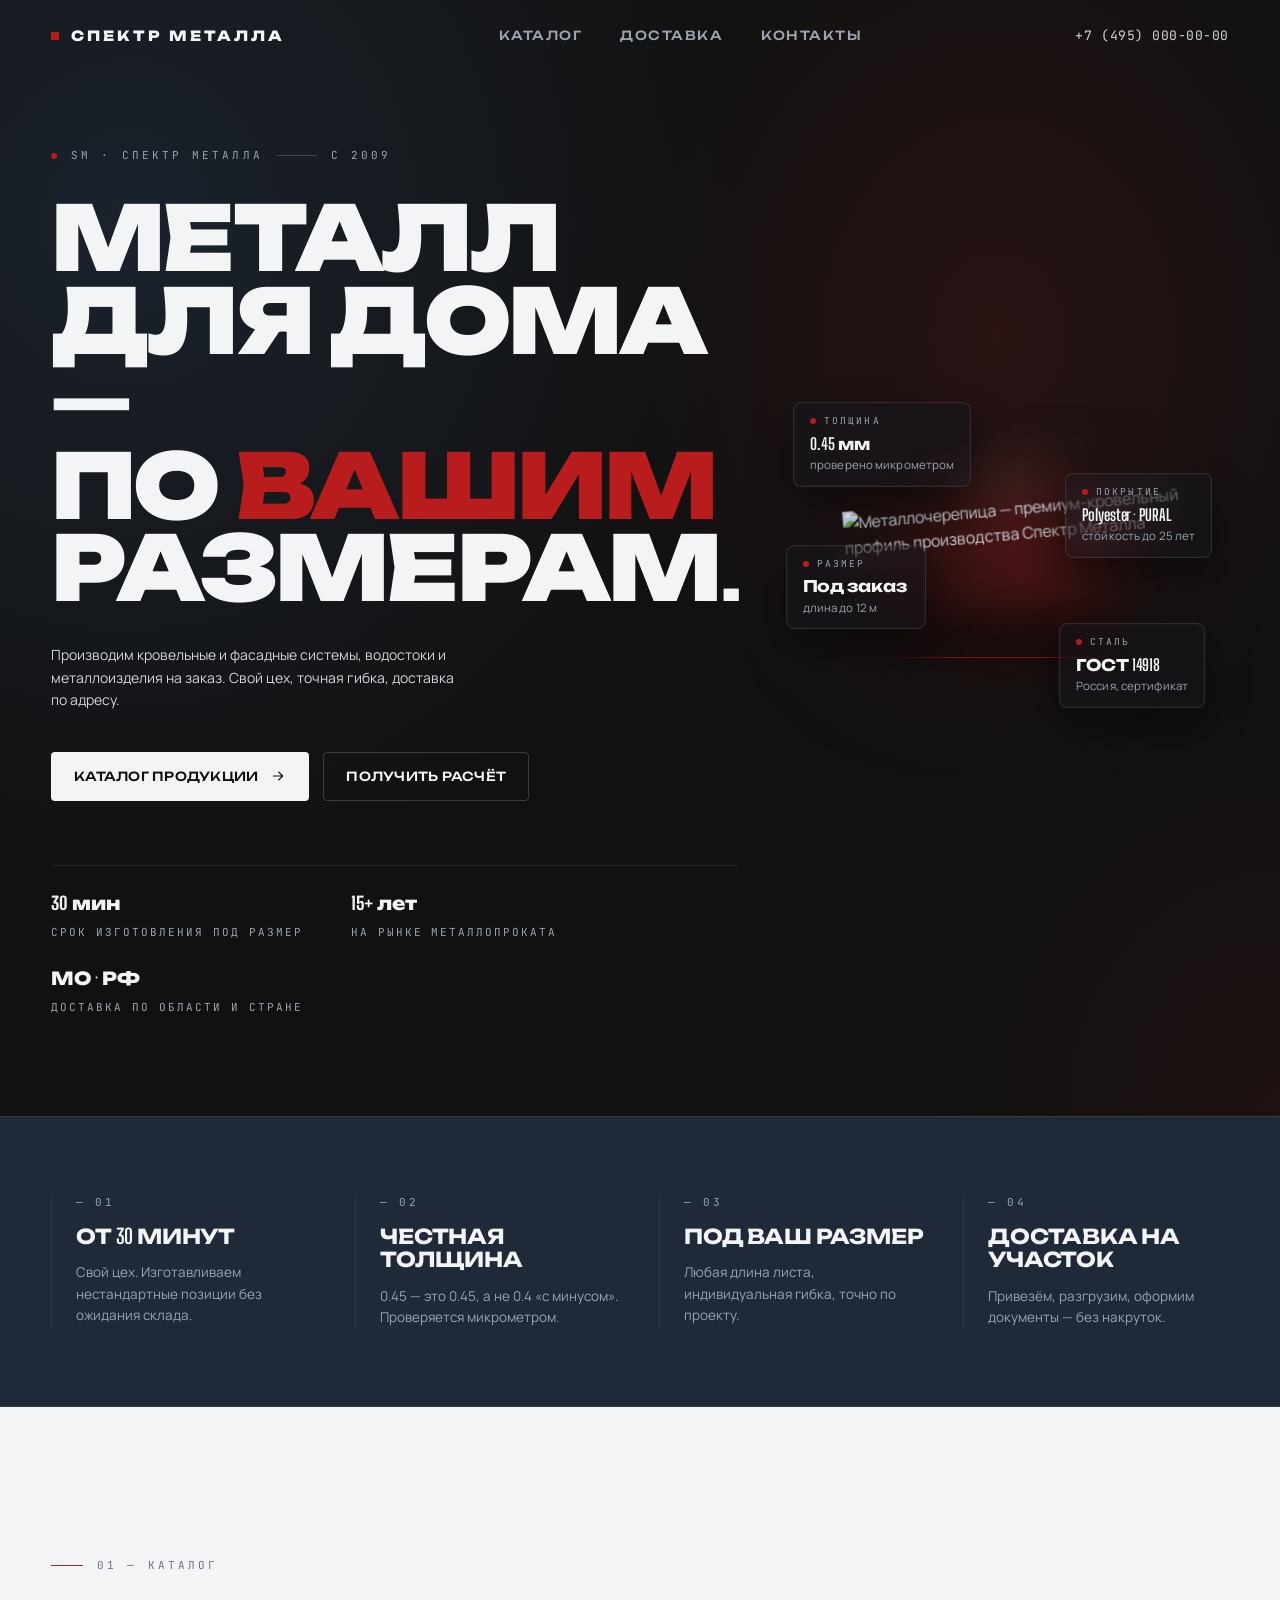
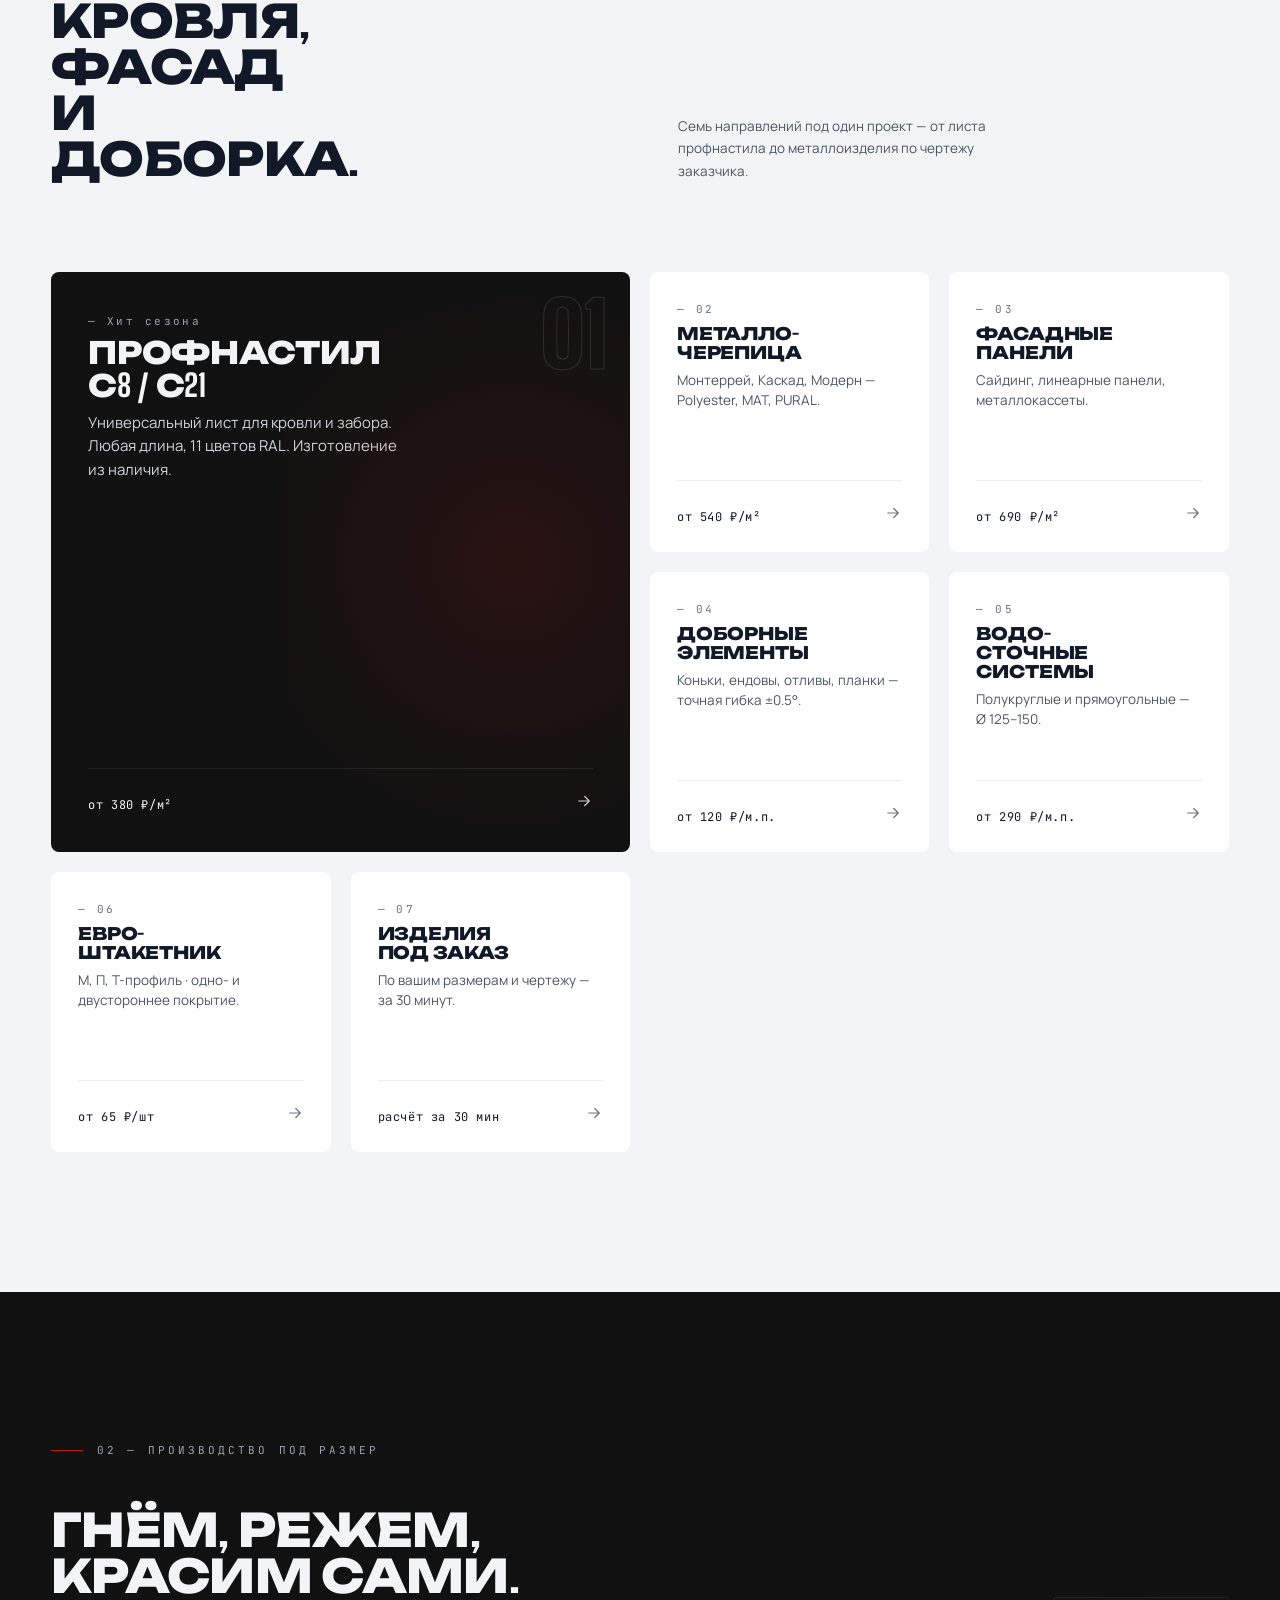
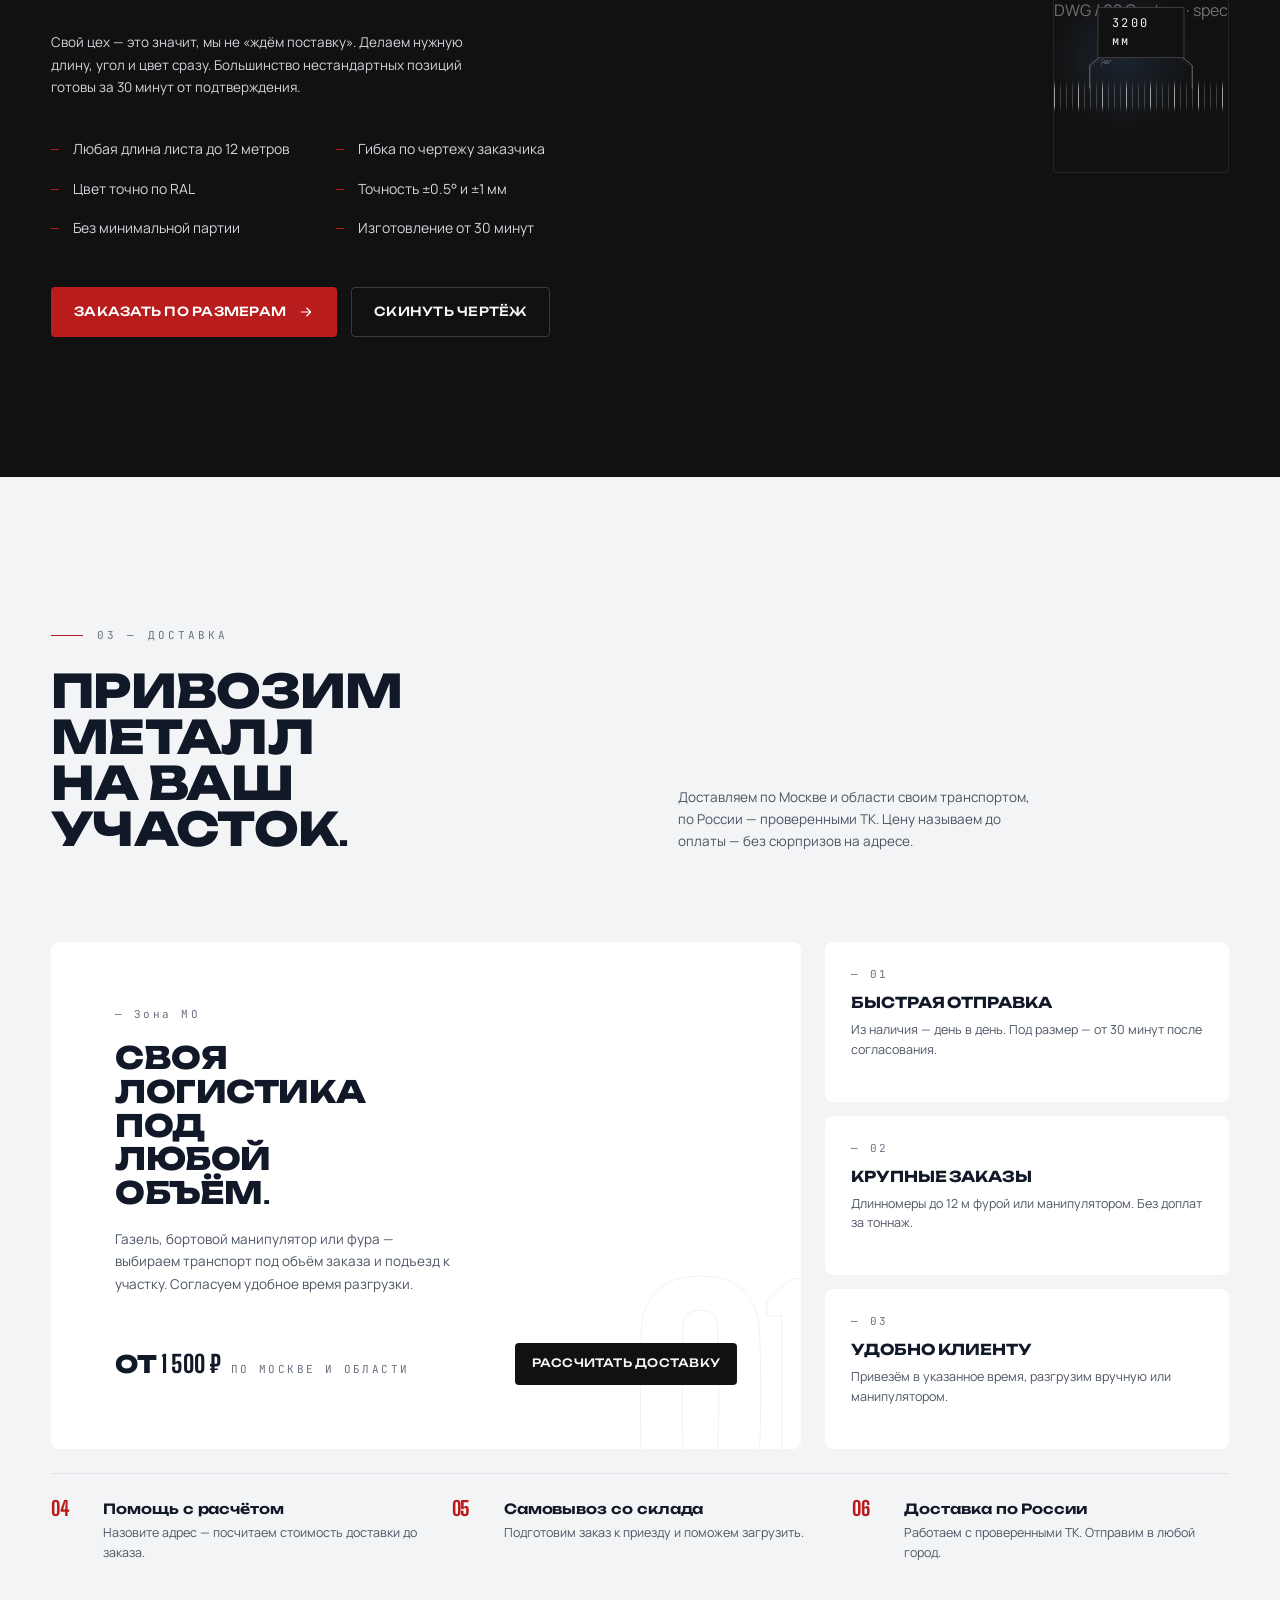
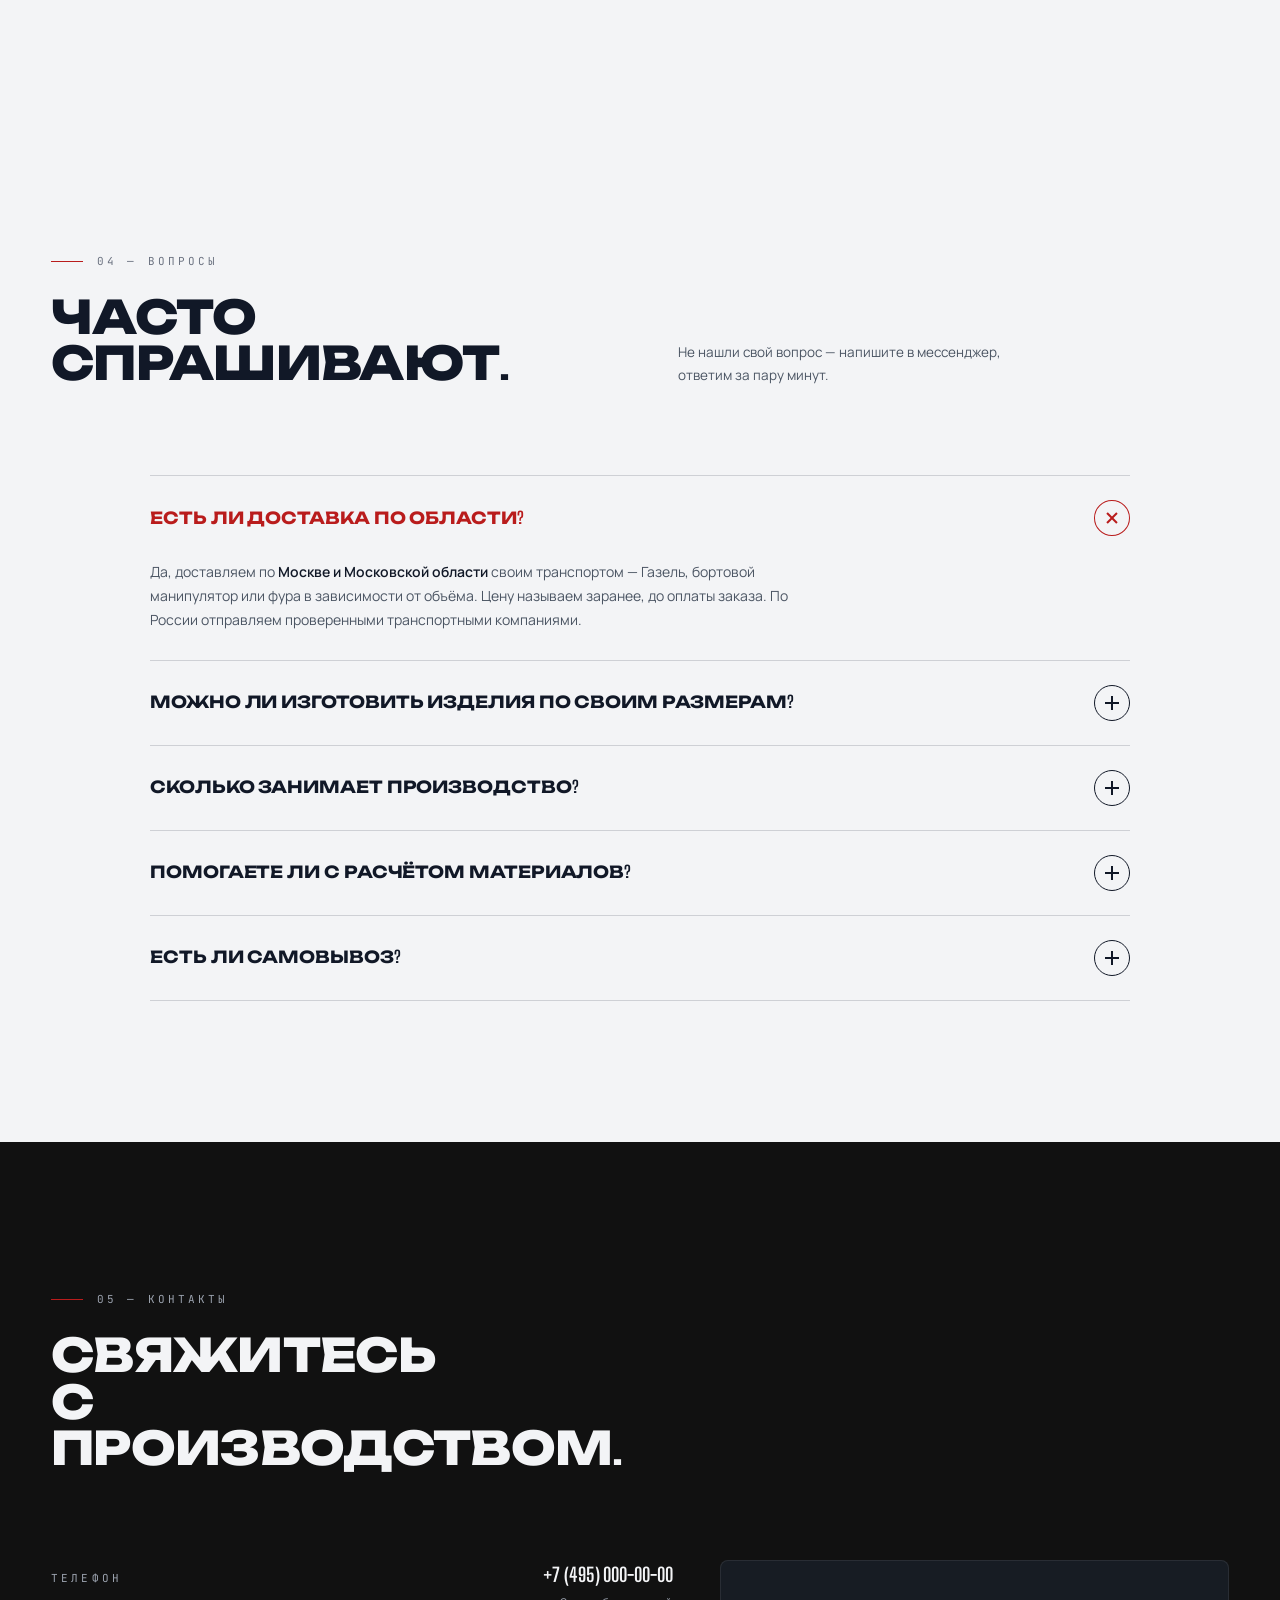
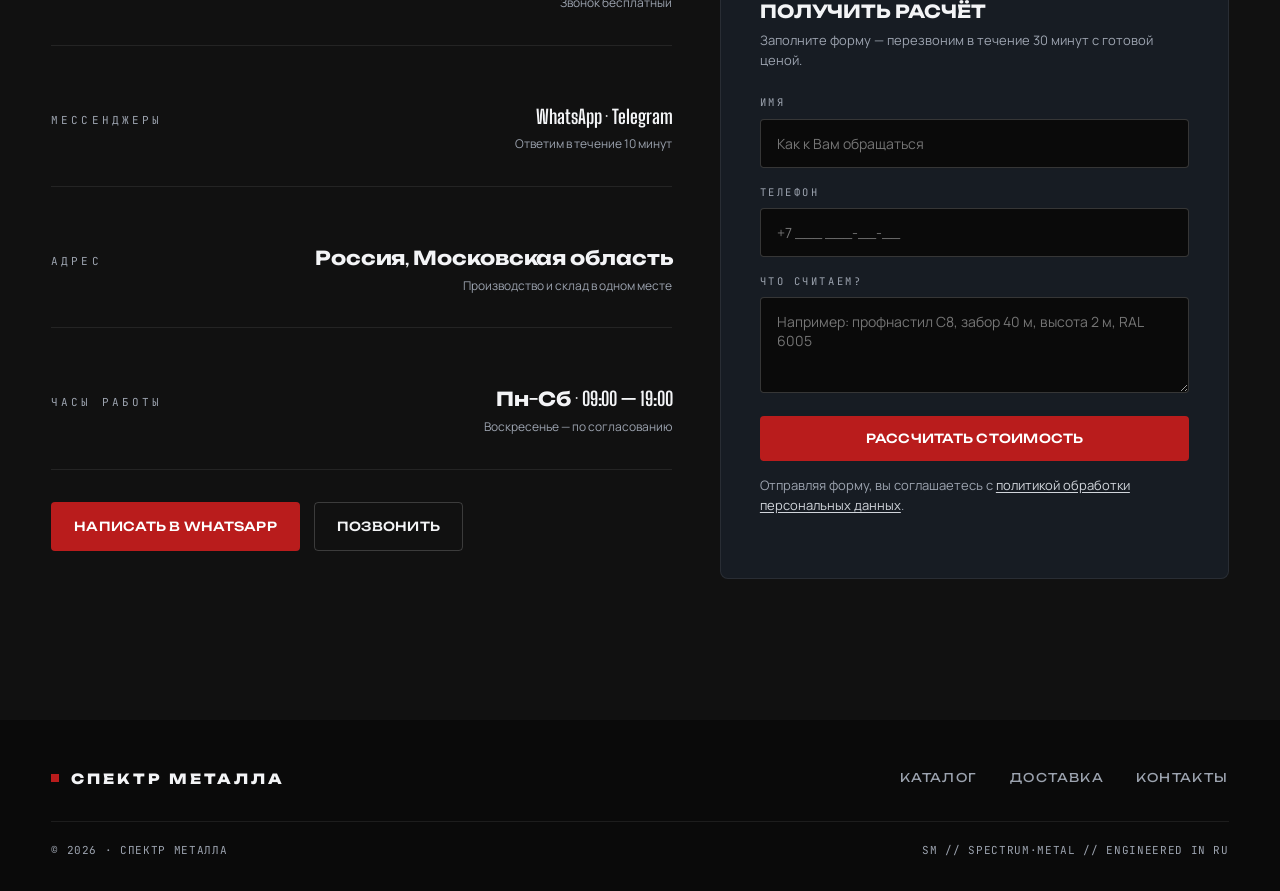
==== commit 03350ad4: "Add files via upload" ====
--- a/index.html
+++ b/index.html
@@ -3,55 +3,120 @@
 <head>
 <meta charset="utf-8" />
 <meta name="viewport" content="width=device-width, initial-scale=1, viewport-fit=cover" />
-<meta name="theme-color" content="#07090c" />
+<!-- Цвет панели браузера на мобильных. CSS-переменные тут не работают —
+     синхронизируй вручную со значением --bg-dark в :root ниже. -->
+<meta name="theme-color" content="#111111" />
 <title>Спектр Металла — кровля, фасад и металлоизделия по вашим размерам</title>
-<meta name="description" content="Кровельные и фасадные материалы, профнастил, металлочерепица, евроштакетник, водостоки и металлоизделия по размерам клиента. Изготовление от 30 минут, честная толщина, доставка." />
+<meta name="description" content="Производство кровельных и фасадных систем, профнастил, металлочерепица, евроштакетник, водостоки и металлоизделия по размерам клиента. Изготовление от 30 минут." />
 
 <link rel="preconnect" href="https://fonts.googleapis.com">
 <link rel="preconnect" href="https://fonts.gstatic.com" crossorigin>
-<link href="https://fonts.googleapis.com/css2?family=Unbounded:wght@400;500;600;700;800&family=Manrope:wght@300;400;500;600;700;800&family=JetBrains+Mono:wght@400;500&display=swap" rel="stylesheet">
+<link href="https://fonts.googleapis.com/css2?family=Big+Shoulders+Display:wght@500;700;800;900&family=Unbounded:wght@400;500;600;700&family=Manrope:wght@300;400;500;600;700&family=JetBrains+Mono:wght@400;500&display=swap" rel="stylesheet">
 
 <style>
-/* ============================================================
-   СПЕКТР МЕТАЛЛА — B2C коммерческий лендинг (clean)
-   ============================================================ */
+/* ╔══════════════════════════════════════════════════════════════╗
+   ║                                                              ║
+   ║   🎨   ТЕМА САЙТА  ·  ПАНЕЛЬ УПРАВЛЕНИЯ ЦВЕТАМИ И ШРИФТАМИ   ║
+   ║                                                              ║
+   ║   Меняй ТОЛЬКО значения ниже (после двоеточия).              ║
+   ║   Все цвета и шрифты по сайту берутся отсюда — поправил      ║
+   ║   здесь, обновилось везде. Хардкодов в коде ниже почти НЕТ.  ║
+   ║                                                              ║
+   ║   После правки — обнови вкладку браузера (Cmd/Ctrl + R).     ║
+   ║                                                              ║
+   ╚══════════════════════════════════════════════════════════════╝ */
 
 :root{
-  --bg-0:#070a0d;
-  --bg-1:#0b0f14;
-  --bg-2:#11161d;
-  --bg-3:#171d26;
-  --steel:#242c38;
-  --line:rgba(255,255,255,.06);
-  --line-strong:rgba(255,255,255,.12);
-  --glass:rgba(20,26,34,.55);
-
-  --silver:#c5ccd6;
-  --silver-bright:#eef2f7;
-  --silver-dim:#8c95a3;
-  --silver-deep:#5d6573;
-
-  /* холодный бирюзовый */
-  --turq:#2DD4BF;
-  --turq-2:#5EEAD4;
-  --turq-soft:rgba(45,212,191,.16);
-  --turq-glow:rgba(45,212,191,.4);
-  --wa:#25D366;
-
-  --gut:clamp(18px, 4vw, 64px);
-  --section-y:clamp(72px, 9vw, 140px);
-
-  --r-sm:8px;
-  --r-md:14px;
-  --r-lg:22px;
-  --r-xl:28px;
-
-  --f-display:"Unbounded","Manrope",system-ui,sans-serif;
-  --f-body:"Manrope",system-ui,sans-serif;
-  --f-mono:"JetBrains Mono",ui-monospace,monospace;
-
-  --ease:cubic-bezier(.2,.7,.2,1);
-}
+
+  /* ── 1. ТЁМНЫЕ ПОВЕРХНОСТИ ───────────────────────────────────
+     Используются в hero, custom-production, contacts, footer. */
+
+  --bg-dark:           #111111;   /* основной тёмный (hero, contacts) */
+  --bg-graphite:       #1f2937;   /* вторичный тёмный (USP-полоса)   */
+  --bg-steel:          #374151;   /* стальной (карточки на тёмном)   */
+  --bg-near-black:     #0a0a0a;   /* почти чёрный (footer)            */
+
+
+  /* ── 2. СВЕТЛЫЕ ПОВЕРХНОСТИ ──────────────────────────────────
+     Используются в catalog, delivery, faq. */
+
+  --bg-light:          #f3f4f6;   /* основной светлый фон секций     */
+  --bg-light-2:        #e5e7eb;   /* вторичный светлый (разделители) */
+  --bg-white:          #ffffff;   /* белые карточки                  */
+
+
+  /* ── 3. ТЕКСТ ────────────────────────────────────────────────
+     Парные группы: на тёмном фоне → светлые; на светлом → тёмные. */
+
+  /* На тёмных секциях */
+  --text-on-dark:        #d1d5db;   /* основной текст на тёмном  */
+  --text-on-dark-bright: #f3f4f6;   /* заголовки на тёмном        */
+  --text-on-dark-dim:    #9ca3af;   /* приглушённый на тёмном     */
+
+  /* На светлых секциях */
+  --text-on-light:       #111827;   /* основной/заголовки на светлом */
+  --text-on-light-soft:  #4b5563;   /* пояснения на светлом          */
+  --text-on-light-dim:   #6b7280;   /* приглушённый на светлом       */
+
+
+  /* ── 4. КРАСНЫЙ АКЦЕНТ ───────────────────────────────────────
+     Используется ТОЧЕЧНО — вертикальная полоса в hero, hover,
+     активный FAQ-вопрос, маленькие индикаторы. */
+
+  --accent:            #b91c1c;   /* основной красный            */
+  --accent-hover:      #dc2626;   /* при hover                    */
+  --accent-deep:       #991b1b;   /* тёмная вариация              */
+
+
+  /* ── 5. ЛИНИИ И ГРАНИЦЫ ──────────────────────────────────────
+     Отдельные наборы для тёмных и светлых секций. */
+
+  --line-dark:           rgba(255,255,255,.08);
+  --line-dark-strong:    rgba(255,255,255,.18);
+  --line-light:          rgba(17,24,39,.08);
+  --line-light-strong:   rgba(17,24,39,.16);
+
+
+  /* ── 6. ШРИФТЫ ───────────────────────────────────────────────
+     Подключаются в <link> в <head>. */
+
+  --f-display:        "Big Shoulders Display", "Unbounded", system-ui, sans-serif;  /* огромные h1, h2 */
+  --f-secondary:      "Unbounded", "Manrope", system-ui, sans-serif;                /* меньшие h3, h4   */
+  --f-body:           "Manrope", system-ui, sans-serif;                             /* основной текст   */
+  --f-mono:           "JetBrains Mono", ui-monospace, monospace;                    /* labels, цифры    */
+
+
+  /* ── 7. ОТСТУПЫ И РАЗМЕРЫ ────────────────────────────────────  */
+
+  --gut:              clamp(20px, 4vw, 80px);
+  --section-y:        clamp(80px, 11vw, 180px);
+
+  --r-sm:             4px;
+  --r-md:             8px;
+  --r-lg:             14px;
+
+
+  /* ── 8. АНИМАЦИЯ ─────────────────────────────────────────────  */
+
+  --ease:             cubic-bezier(.2,.7,.2,1);
+  --ease-out:         cubic-bezier(.16, 1, .3, 1);
+
+
+  /* ── 9. СЛУЖЕБНЫЕ (МЕНЯТЬ НЕ НУЖНО) ─────────────────────────  */
+
+  --accent-08:        color-mix(in srgb, var(--accent) 8%,  transparent);
+  --accent-15:        color-mix(in srgb, var(--accent) 15%, transparent);
+  --accent-25:        color-mix(in srgb, var(--accent) 25%, transparent);
+  --accent-40:        color-mix(in srgb, var(--accent) 40%, transparent);
+
+  --shadow-card:        0 4px 24px rgba(17,24,39,.05), 0 1px 2px rgba(17,24,39,.04);
+  --shadow-card-hover:  0 18px 48px rgba(17,24,39,.12), 0 4px 12px rgba(17,24,39,.06);
+  --shadow-deep-dark:   0 30px 80px -40px rgba(0,0,0,.6);
+}
+
+/* ════════════════════════════════════════════════════════════════
+   ↑↑↑  ПАЛИТРА КОНЧИЛАСЬ. Ниже — стили, в них ничего не правь.  ↑↑↑
+   ════════════════════════════════════════════════════════════════ */
 
 *{box-sizing:border-box}
 html,body{margin:0;padding:0}
@@ -61,8 +126,8 @@
   font-weight:400;
   font-size:16px;
   line-height:1.55;
-  color:var(--silver);
-  background:var(--bg-0);
+  color:var(--text-on-dark);
+  background:var(--bg-dark);
   -webkit-font-smoothing:antialiased;
   -moz-osx-font-smoothing:grayscale;
   overflow-x:hidden;
@@ -72,1272 +137,1383 @@
 a{color:inherit;text-decoration:none;transition:color .25s var(--ease)}
 button{font-family:inherit;cursor:pointer}
 
-/* ─── BG ATMOSPHERE ─── */
-.bg-stage{
-  position:fixed;inset:0;z-index:0;pointer-events:none;
-  background:
-    radial-gradient(1100px 700px at 85% -10%, rgba(45,212,191,.08), transparent 60%),
-    radial-gradient(900px 600px at -10% 30%, rgba(45,212,191,.05), transparent 60%),
-    radial-gradient(1100px 800px at 50% 110%, rgba(45,212,191,.04), transparent 60%),
-    linear-gradient(180deg,#070a0d 0%, #0a0e13 50%, #070a0d 100%);
-}
-.bg-grid{
-  position:fixed;inset:0;z-index:0;pointer-events:none;opacity:.3;
-  background-image:
-    linear-gradient(rgba(255,255,255,.04) 1px, transparent 1px),
-    linear-gradient(90deg, rgba(255,255,255,.04) 1px, transparent 1px);
-  background-size:64px 64px;
-  mask-image:radial-gradient(ellipse at center, #000 30%, transparent 90%);
-  animation:gridDrift 60s linear infinite;
-}
-@keyframes gridDrift{
-  from{background-position:0 0,0 0}
-  to{background-position:64px 64px,64px 64px}
-}
-.bg-noise{
-  position:fixed;inset:0;z-index:0;pointer-events:none;opacity:.04;mix-blend-mode:overlay;
-  background-image:url("data:image/svg+xml;utf8,<svg xmlns='http://www.w3.org/2000/svg' width='160' height='160'><filter id='n'><feTurbulence baseFrequency='0.9' numOctaves='2' stitchTiles='stitch'/><feColorMatrix values='0 0 0 0 1  0 0 0 0 1  0 0 0 0 1  0 0 0 .8 0'/></filter><rect width='160' height='160' filter='url(%23n)'/></svg>");
-}
-
-/* ─── SHELL ─── */
+/* очень тонкий grain поверх всего, для cinematic feel */
+body::before{
+  content:"";position:fixed;inset:0;z-index:1;pointer-events:none;
+  opacity:.06;mix-blend-mode:overlay;
+  background-image:url("data:image/svg+xml;utf8,<svg xmlns='http://www.w3.org/2000/svg' width='160' height='160'><filter id='n'><feTurbulence baseFrequency='0.9' numOctaves='2' stitchTiles='stitch'/><feColorMatrix values='0 0 0 0 1  0 0 0 0 1  0 0 0 0 1  0 0 0 .85 0'/></filter><rect width='160' height='160' filter='url(%23n)'/></svg>");
+}
+
 .shell{position:relative;z-index:2}
-.container{max-width:1320px;margin:0 auto;padding:0 var(--gut)}
+.container{max-width:1440px;margin:0 auto;padding:0 var(--gut)}
 
 /* ─── TYPE ─── */
-h1,h2,h3,h4{font-family:var(--f-display);color:var(--silver-bright);font-weight:600;letter-spacing:-.015em;margin:0}
-h1{font-size:clamp(36px, 6.6vw, 88px);line-height:1;letter-spacing:-.028em;font-weight:700}
-h2{font-size:clamp(28px, 4vw, 52px);line-height:1.05;letter-spacing:-.022em}
-h3{font-size:clamp(18px, 1.8vw, 24px);line-height:1.2}
-h4{font-size:16px}
+h1,h2,h3,h4{margin:0;color:var(--text-on-dark-bright);font-weight:600;letter-spacing:-.015em}
+h1{
+  font-family:var(--f-display);font-weight:900;
+  font-size:clamp(40px, 7vw, 104px);
+  line-height:.92;letter-spacing:-.03em;text-transform:uppercase;
+}
+h2{
+  font-family:var(--f-display);font-weight:800;
+  font-size:clamp(28px, 3.6vw, 56px);
+  line-height:1;letter-spacing:-.015em;text-transform:uppercase;
+}
+h3{font-family:var(--f-secondary);font-size:clamp(16px, 1.4vw, 19px);line-height:1.25;font-weight:500}
+h4{font-family:var(--f-secondary);font-size:15px;font-weight:500}
 p{margin:0}
 
+.section--light h1,
+.section--light h2,
+.section--light h3,
+.section--light h4{color:var(--text-on-light)}
+
 .eyebrow{
-  display:inline-flex;align-items:center;gap:10px;
+  display:inline-flex;align-items:center;gap:12px;
   font-family:var(--f-mono);text-transform:uppercase;
-  font-size:11px;letter-spacing:.22em;color:var(--turq);
-  padding:7px 12px;border:1px solid var(--turq-soft);border-radius:999px;
-  background:rgba(45,212,191,.05);
-  backdrop-filter:blur(6px);
-}
-.eyebrow::before{content:"";width:6px;height:6px;border-radius:50%;background:var(--turq);box-shadow:0 0 12px var(--turq)}
-.lead{color:var(--silver);font-size:clamp(15px,1.15vw,18px);line-height:1.65;max-width:62ch}
+  font-size:11px;letter-spacing:.28em;
+  color:var(--text-on-dark-dim);
+  font-weight:500;
+}
+.eyebrow::before{content:"";width:24px;height:1px;background:var(--accent)}
+.section--light .eyebrow{color:var(--text-on-light-dim)}
+
+.lead{
+  font-size:clamp(13.5px, 1vw, 15.5px);line-height:1.65;max-width:54ch;font-weight:400;
+  color:var(--text-on-dark);
+}
+.section--light .lead{color:var(--text-on-light-soft)}
 
 /* ─── BUTTONS ─── */
 .btn{
-  position:relative;display:inline-flex;align-items:center;gap:10px;
-  padding:13px 22px;border-radius:12px;
-  font-weight:600;font-size:14px;letter-spacing:.005em;
-  border:none;outline:none;
-  transition:transform .25s var(--ease), box-shadow .25s var(--ease), filter .25s var(--ease), background .25s var(--ease), color .25s var(--ease), border-color .25s var(--ease);
-  overflow:hidden;white-space:nowrap;
-  text-decoration:none;
-}
-.btn svg{width:16px;height:16px;flex:0 0 auto}
+  position:relative;display:inline-flex;align-items:center;gap:12px;
+  padding:14px 22px;border-radius:var(--r-sm);
+  font-family:var(--f-secondary);
+  font-weight:500;font-size:12.5px;letter-spacing:.02em;
+  border:1px solid transparent;outline:none;
+  transition:background .3s var(--ease), color .3s var(--ease), border-color .3s var(--ease), transform .3s var(--ease);
+  white-space:nowrap;text-decoration:none;
+  text-transform:uppercase;
+}
+.btn svg{width:16px;height:16px;flex:0 0 auto;transition:transform .3s var(--ease)}
+.btn:hover svg{transform:translateX(3px)}
+
+/* primary на тёмной секции — белая кнопка с тёмным текстом */
 .btn-primary{
-  background:linear-gradient(135deg, #2DD4BF 0%, #14B8A6 100%);
-  color:#02201c;
-  box-shadow:0 0 0 1px rgba(45,212,191,.4), 0 12px 30px -10px rgba(45,212,191,.55);
-}
-.btn-primary::before{
-  content:"";position:absolute;inset:0;border-radius:inherit;
-  background:linear-gradient(120deg,transparent 30%, rgba(255,255,255,.5) 50%, transparent 70%);
-  transform:translateX(-120%);transition:transform .9s var(--ease);
-  pointer-events:none;
-}
-.btn-primary:hover::before{transform:translateX(120%)}
-.btn-primary:hover{transform:translateY(-1px);filter:brightness(1.08)}
-
+  background:var(--text-on-dark-bright);
+  color:var(--bg-dark);
+}
+.btn-primary:hover{background:#ffffff;transform:translateY(-1px)}
+
+/* primary на светлой секции — тёмная кнопка с белым текстом */
+.section--light .btn-primary{
+  background:var(--bg-dark);
+  color:var(--text-on-dark-bright);
+}
+.section--light .btn-primary:hover{background:#000000;transform:translateY(-1px)}
+
+/* ghost — outline */
 .btn-ghost{
-  background:rgba(255,255,255,.02);color:var(--silver-bright);
-  border:1px solid var(--line-strong);
-}
-.btn-ghost:hover{border-color:var(--turq);color:var(--turq-2);background:rgba(45,212,191,.05)}
-
-.btn-wa{
-  background:linear-gradient(135deg, #25D366 0%, #1FA855 100%);
-  color:#022;
-  box-shadow:0 0 0 1px rgba(37,211,102,.4), 0 12px 30px -10px rgba(37,211,102,.55);
-}
-.btn-wa:hover{transform:translateY(-1px);filter:brightness(1.08)}
-
-.btn-sm{padding:10px 16px;font-size:13px;border-radius:10px}
+  background:transparent;color:var(--text-on-dark-bright);
+  border-color:var(--line-dark-strong);
+}
+.btn-ghost:hover{border-color:var(--text-on-dark-bright)}
+
+.section--light .btn-ghost{color:var(--text-on-light);border-color:var(--line-light-strong)}
+.section--light .btn-ghost:hover{border-color:var(--text-on-light);background:transparent}
+
+/* красный CTA — для самых важных action-точек */
+.btn-accent{
+  background:var(--accent);color:#ffffff;
+}
+.btn-accent:hover{background:var(--accent-hover);transform:translateY(-1px)}
+
+.btn-sm{padding:11px 16px;font-size:11.5px}
 .btn-block{width:100%;justify-content:center}
 
 /* ─── HEADER ─── */
 .header{
   position:fixed;top:0;left:0;right:0;z-index:50;
-  padding:14px 0;
-  background:linear-gradient(180deg, rgba(7,10,13,.85), rgba(7,10,13,.55) 70%, transparent);
-  backdrop-filter:blur(14px) saturate(140%);
-  -webkit-backdrop-filter:blur(14px) saturate(140%);
+  padding:16px 0;
+  background:transparent;
   transition:padding .3s var(--ease), background .3s var(--ease), border-color .3s var(--ease);
   border-bottom:1px solid transparent;
 }
 .header.scrolled{
-  padding:10px 0;background:rgba(7,10,13,.82);
-  border-bottom-color:var(--line);
+  padding:10px 0;
+  background:rgba(17,17,17,.85);
+  backdrop-filter:blur(16px) saturate(140%);
+  -webkit-backdrop-filter:blur(16px) saturate(140%);
+  border-bottom-color:var(--line-dark);
 }
 .nav{display:flex;align-items:center;justify-content:space-between;gap:24px}
+
 .wordmark{
-  font-family:var(--f-display);font-weight:700;
-  font-size:15px;letter-spacing:.08em;color:var(--silver-bright);
+  font-family:var(--f-display);font-weight:800;
+  font-size:14px;letter-spacing:.22em;color:var(--text-on-dark-bright);
   text-transform:uppercase;
-  position:relative;padding-left:14px;
+  display:inline-flex;align-items:center;gap:12px;
 }
 .wordmark::before{
-  content:"";position:absolute;left:0;top:50%;transform:translateY(-50%);
-  width:6px;height:6px;background:var(--turq);border-radius:50%;
-  box-shadow:0 0 12px var(--turq);
-}
-
-.nav-list{display:flex;align-items:center;gap:6px;list-style:none;margin:0;padding:0}
+  content:"";width:8px;height:8px;background:var(--accent);
+  display:inline-block;
+}
+
+.nav-list{display:flex;align-items:center;gap:2px;list-style:none;margin:0;padding:0}
 .nav-list a{
-  display:inline-block;padding:10px 16px;border-radius:8px;
-  font-size:14px;font-weight:500;color:var(--silver);
+  display:inline-block;padding:10px 18px;
+  font-family:var(--f-secondary);
+  font-size:12.5px;font-weight:500;color:var(--text-on-dark-dim);
+  letter-spacing:.12em;text-transform:uppercase;
   position:relative;
 }
-.nav-list a:hover{color:var(--silver-bright);background:rgba(255,255,255,.03)}
-.nav-list a::after{
-  content:"";position:absolute;left:16px;right:16px;bottom:6px;height:1px;
-  background:var(--turq);transform:scaleX(0);transform-origin:left;transition:transform .35s var(--ease);
-}
-.nav-list a:hover::after{transform:scaleX(.5)}
-
-.nav-actions{display:flex;align-items:center;gap:10px}
-.phone-link{
-  font-family:var(--f-display);font-weight:600;font-size:14px;color:var(--silver-bright);
-  letter-spacing:.01em;
-}
-.phone-link:hover{color:var(--turq-2)}
-
-.burger{display:none;background:transparent;border:1px solid var(--line-strong);width:42px;height:42px;border-radius:11px;color:var(--silver-bright);align-items:center;justify-content:center}
+.nav-list a:hover{color:var(--text-on-dark-bright)}
+
+.nav-tel{
+  font-family:var(--f-mono);font-size:13px;color:var(--text-on-dark);
+  letter-spacing:.04em;
+}
+.nav-tel:hover{color:var(--text-on-dark-bright)}
+
+.burger{
+  display:none;background:transparent;border:1px solid var(--line-dark-strong);
+  width:42px;height:42px;border-radius:var(--r-sm);color:var(--text-on-dark-bright);
+  align-items:center;justify-content:center;
+}
 .burger svg{width:18px;height:18px}
 
-/* ─── FLOATING WHATSAPP FAB ─── */
-.fab{
-  position:fixed;right:22px;bottom:22px;z-index:60;
-  display:flex;align-items:center;gap:10px;
-  padding:14px 18px 14px 14px;
-  border-radius:999px;
-  background:linear-gradient(135deg,#25D366,#1FA855);
-  color:#022;font-weight:600;font-size:14px;
-  box-shadow:0 12px 36px -8px rgba(37,211,102,.6), 0 0 0 1px rgba(37,211,102,.5);
-  transition:transform .3s var(--ease), box-shadow .3s var(--ease), filter .3s var(--ease);
-  text-decoration:none;
-}
-.fab::after{
-  content:"";position:absolute;inset:-6px;border-radius:999px;
-  border:2px solid rgba(37,211,102,.5);
-  animation:fabPing 2.2s ease-out infinite;
-  pointer-events:none;
-}
-@keyframes fabPing{
-  0%{transform:scale(.85);opacity:.7}
-  100%{transform:scale(1.25);opacity:0}
-}
-.fab svg{width:22px;height:22px;flex:0 0 auto}
-.fab:hover{transform:translateY(-2px);filter:brightness(1.08)}
-
-/* ─── HERO ─── */
+/* ════════════════════════════════════════════════════════════════
+   HERO — DARK CINEMATIC
+   ════════════════════════════════════════════════════════════════ */
+
 .hero{
   position:relative;
-  padding:calc(var(--section-y) + 40px) 0 var(--section-y);
-  min-height:100vh;
+  padding:clamp(96px, 11vw, 160px) 0 clamp(56px, 8vw, 100px);
+  min-height:92vh;
   display:flex;align-items:center;
-}
-.hero-inner{position:relative;display:block;width:100%;max-width:880px}
+  background:
+    radial-gradient(80% 100% at 10% 20%, color-mix(in srgb, var(--bg-graphite) 70%, transparent) 0%, transparent 60%),
+    radial-gradient(50% 70% at 78% 30%, color-mix(in srgb, var(--accent) 14%, transparent) 0%, transparent 60%),
+    radial-gradient(60% 80% at 100% 100%, color-mix(in srgb, var(--accent) 8%, transparent) 0%, transparent 50%),
+    var(--bg-dark);
+  overflow:hidden;
+}
+
+.hero-inner{
+  position:relative;display:grid;grid-template-columns:1.15fr .85fr;
+  gap:clamp(40px, 8vw, 120px);align-items:center;width:100%;
+}
+
 .hero-text{position:relative;z-index:3}
-.hero-title{margin:22px 0 24px}
-.hero-title .accent{
-  background:linear-gradient(180deg, #eef2f7 0%, #a3aab5 100%);
-  -webkit-background-clip:text;background-clip:text;color:transparent;
-}
-.hero-title .glow{
-  background:linear-gradient(135deg, #5EEAD4 0%, #2DD4BF 50%, #14B8A6 100%);
-  -webkit-background-clip:text;background-clip:text;color:transparent;
-  filter:drop-shadow(0 0 24px rgba(45,212,191,.4));
-}
-.hero-lead{max-width:54ch}
-.hero-actions{display:flex;flex-wrap:wrap;gap:12px;margin-top:36px}
-
-/* ─── HERO LOGO STAGE ─── */
-.hero-stage{
-  position:relative;aspect-ratio:1/1;width:100%;max-width:540px;justify-self:end;
-}
-.logo-stage{
-  position:absolute;inset:0;
-  border-radius:50%;
+
+.hero-label{
+  display:inline-flex;align-items:center;gap:14px;
+  font-family:var(--f-mono);font-size:11px;letter-spacing:.28em;
+  color:var(--text-on-dark-dim);text-transform:uppercase;margin-bottom:32px;
+}
+.hero-label .dot{width:6px;height:6px;background:var(--accent);border-radius:50%}
+.hero-label .bar{width:40px;height:1px;background:var(--line-dark-strong)}
+
+.hero-title{margin:0 0 36px;color:var(--text-on-dark-bright)}
+.hero-title .line{display:block;overflow:hidden}
+.hero-title .line span{
+  display:inline-block;
+  transform:translateY(110%);
+  animation:heroLineUp .9s var(--ease-out) forwards;
+}
+.hero-title .line.l1 span{animation-delay:.15s}
+.hero-title .line.l2 span{animation-delay:.30s}
+.hero-title .line.l3 span{animation-delay:.45s}
+@keyframes heroLineUp{
+  to{transform:translateY(0)}
+}
+
+/* красная подсветка одной части заголовка */
+.hero-title em{
+  font-style:normal;color:var(--accent);
+  font-weight:900;
+}
+
+.hero-desc{
+  font-family:var(--f-body);font-size:clamp(14px, .95vw, 16px);
+  color:var(--text-on-dark);max-width:46ch;line-height:1.6;
+  margin-bottom:40px;
+  opacity:0;animation:heroFadeIn 1s var(--ease) forwards;animation-delay:.7s;
+}
+@keyframes heroFadeIn{to{opacity:1}}
+
+.hero-actions{
+  display:flex;flex-wrap:wrap;gap:14px;
+  opacity:0;animation:heroFadeIn 1s var(--ease) forwards;animation-delay:.85s;
+}
+
+.hero-info{
+  margin-top:64px;padding-top:24px;
+  border-top:1px solid var(--line-dark);
+  display:flex;flex-wrap:wrap;gap:24px 48px;
+  font-family:var(--f-mono);font-size:11px;
+  letter-spacing:.18em;color:var(--text-on-dark-dim);text-transform:uppercase;
+  opacity:0;animation:heroFadeIn 1s var(--ease) forwards;animation-delay:1s;
+}
+.hero-info span{display:flex;flex-direction:column;gap:6px}
+.hero-info b{
+  font-family:var(--f-display);font-weight:800;font-size:18px;
+  letter-spacing:-.005em;color:var(--text-on-dark-bright);text-transform:none;
+}
+
+/* ─── HERO PRODUCT — premium industrial product render ─── */
+.hero-product{
+  position:relative;
+  width:108%;max-width:780px;
+  justify-self:end;
+  aspect-ratio:1/1;
+  /* поднимаем композицию выше */
+  margin-top:-40px;margin-right:-4%;
+  /* для 3D-tilt */
+  perspective:1400px;
+  transform-style:preserve-3d;
+  opacity:0;
+  animation:heroFadeIn 1.4s var(--ease) forwards;
+  animation-delay:.3s;
+}
+
+/* ambient red glow позади продукта */
+.hp-glow{
+  position:absolute;inset:0;pointer-events:none;
   background:
-    radial-gradient(circle at 50% 50%, rgba(45,212,191,.18) 0%, rgba(45,212,191,.04) 35%, transparent 60%),
-    radial-gradient(circle at 50% 50%, #0e1218 0%, #07090c 60%);
-  box-shadow:
-    inset 0 0 0 1px rgba(45,212,191,.15),
-    inset 0 0 80px rgba(45,212,191,.08),
-    0 30px 100px -30px rgba(45,212,191,.35);
+    radial-gradient(50% 45% at 55% 50%, color-mix(in srgb, var(--accent) 32%, transparent), transparent 65%),
+    radial-gradient(70% 50% at 50% 55%, color-mix(in srgb, var(--accent) 12%, transparent), transparent 70%);
+  filter:blur(30px);
+  z-index:0;
+  animation:hpPulse 6s ease-in-out infinite;
+}
+@keyframes hpPulse{
+  0%,100%{opacity:.85;transform:scale(1)}
+  50%{opacity:1;transform:scale(1.04)}
+}
+/* вторичный белый rim — даёт объём */
+.hp-rim{
+  position:absolute;inset:0;pointer-events:none;
+  background:radial-gradient(40% 25% at 50% 28%, rgba(255,255,255,.06), transparent 60%);
+  filter:blur(20px);
+  z-index:0;
+}
+
+/* мягкая тень-платформа под изделием */
+.hp-platform{
+  position:absolute;
+  left:6%;right:6%;
+  bottom:18%;height:70px;
+  background:radial-gradient(ellipse at center, rgba(0,0,0,.7) 0%, rgba(0,0,0,.45) 30%, transparent 70%);
+  filter:blur(24px);
+  pointer-events:none;
+  z-index:1;
+}
+
+/* лазерная линия пола — тонкая, под продуктом */
+.hp-laser{
+  position:absolute;
+  left:14%;right:14%;
+  bottom:22%;height:1px;
+  background:linear-gradient(90deg, transparent, color-mix(in srgb, var(--accent) 80%, transparent) 30%, color-mix(in srgb, var(--accent) 80%, transparent) 70%, transparent);
+  box-shadow:0 0 18px var(--accent-glow), 0 0 38px color-mix(in srgb, var(--accent) 40%, transparent);
+  z-index:1;opacity:.7;
+}
+
+/* сам продукт */
+.hp-image-wrap{
+  position:relative;
+  width:100%;height:100%;
+  display:flex;align-items:center;justify-content:center;
+  z-index:2;
+  /* лёгкий наклон + плавный transition к мышиному tilt */
+  transition:transform 1.2s var(--ease-out);
+  will-change:transform;
+}
+.hp-image{
+  width:118%;height:auto;
+  max-width:none;
+  /* выпрыгивает за края — premium feel */
+  transform:translateX(2%) rotate(-2.5deg);
+  /* реалистичные тени и подсветка */
+  filter:
+    drop-shadow(0 30px 40px rgba(0,0,0,.55))
+    drop-shadow(0 60px 90px rgba(0,0,0,.4))
+    drop-shadow(0 0 60px color-mix(in srgb, var(--accent) 22%, transparent));
+}
+
+/* ─── floating info cards ─── */
+.hp-card{
+  position:absolute;z-index:4;
+  background:rgba(20,23,28,.55);
+  backdrop-filter:blur(20px) saturate(160%);
+  -webkit-backdrop-filter:blur(20px) saturate(160%);
+  border:1px solid rgba(255,255,255,.1);
+  border-radius:var(--r-md);
+  padding:11px 16px 12px;
+  min-width:140px;
+  box-shadow:0 18px 40px rgba(0,0,0,.45), 0 0 0 1px rgba(255,255,255,.02) inset;
+  opacity:0;
+  animation:hpCardIn .9s var(--ease-out) forwards;
+}
+@keyframes hpCardIn{
+  from{opacity:0;transform:translateY(8px) scale(.98)}
+  to{opacity:1;transform:translateY(0) scale(1)}
+}
+.hp-card .lbl{
+  font-family:var(--f-mono);font-size:9.5px;letter-spacing:.22em;
+  color:var(--text-on-dark-dim);text-transform:uppercase;
+  display:flex;align-items:center;gap:8px;
+  margin-bottom:6px;
+}
+.hp-card .lbl::before{
+  content:"";width:6px;height:6px;border-radius:50%;background:var(--accent);
+  box-shadow:0 0 10px var(--accent-glow);
+}
+.hp-card b{
+  display:block;
+  font-family:var(--f-display);font-weight:700;font-size:16px;
+  color:var(--text-on-dark-bright);letter-spacing:-.005em;
+  text-transform:none;line-height:1.15;
+}
+.hp-card small{
+  display:block;margin-top:3px;
+  font-size:11.5px;color:var(--text-on-dark-dim);letter-spacing:.01em;
+}
+
+/* положения карточек — раскиданы вокруг продукта, не перекрывают */
+.hp-card.c1{top:6%;left:-10%;animation-delay:.7s}
+.hp-card.c2{top:26%;right:-8%;animation-delay:.95s}
+.hp-card.c3{bottom:30%;left:-12%;animation-delay:1.2s}
+.hp-card.c4{bottom:8%;right:-6%;animation-delay:1.45s}
+
+/* лёгкая дрейфующая анимация после появления */
+.hp-card.c1{animation:hpCardIn .9s var(--ease-out) forwards, hpFloat 9s ease-in-out infinite 2s}
+.hp-card.c2{animation:hpCardIn .9s var(--ease-out) forwards, hpFloat 11s ease-in-out infinite 2.4s}
+.hp-card.c3{animation:hpCardIn .9s var(--ease-out) forwards, hpFloat 13s ease-in-out infinite 2.8s}
+.hp-card.c4{animation:hpCardIn .9s var(--ease-out) forwards, hpFloat 10s ease-in-out infinite 3.2s}
+@keyframes hpFloat{
+  0%,100%{transform:translateY(0)}
+  50%{transform:translateY(-7px)}
+}
+
+
+/* ════════════════════════════════════════════════════════════════
+   USP — GRAPHITE BAND (между hero и каталогом)
+   ════════════════════════════════════════════════════════════════ */
+
+.usp{
+  background:var(--bg-graphite);
+  padding:clamp(48px, 6vw, 80px) 0;
+  border-top:1px solid var(--line-dark);
+  border-bottom:1px solid var(--line-dark);
+}
+.usp-grid{
+  display:grid;grid-template-columns:repeat(4,1fr);gap:clamp(20px, 3vw, 48px);
+}
+.usp-cell{
+  display:flex;flex-direction:column;gap:14px;
+  padding-left:24px;
+  border-left:1px solid var(--line-dark);
+}
+.usp-num{
+  font-family:var(--f-mono);font-size:11px;letter-spacing:.24em;
+  color:var(--text-on-dark-dim);text-transform:uppercase;
+}
+.usp-title{
+  font-family:var(--f-display);font-weight:700;font-size:clamp(18px, 1.6vw, 22px);
+  line-height:1.15;color:var(--text-on-dark-bright);text-transform:uppercase;letter-spacing:-.01em;
+}
+.usp-desc{
+  font-size:13.5px;color:var(--text-on-dark-dim);line-height:1.6;
+  max-width:30ch;
+}
+
+/* ════════════════════════════════════════════════════════════════
+   SECTION BASE
+   ════════════════════════════════════════════════════════════════ */
+
+.section{position:relative;padding:var(--section-y) 0}
+.section--dark{background:var(--bg-dark);color:var(--text-on-dark)}
+.section--light{background:var(--bg-light);color:var(--text-on-light)}
+
+.section-head{
+  display:grid;grid-template-columns:1fr 1fr;gap:clamp(32px,6vw,96px);
+  align-items:end;margin-bottom:clamp(48px, 7vw, 96px);
+}
+.section-head h2{max-width:14ch}
+.section-head .lead{max-width:46ch}
+.section-index{
+  font-family:var(--f-mono);font-size:11px;letter-spacing:.28em;
+  color:var(--text-on-dark-dim);text-transform:uppercase;
+  display:inline-flex;align-items:center;gap:14px;margin-bottom:24px;
+}
+.section-index::before{content:"";width:32px;height:1px;background:var(--accent)}
+.section--light .section-index{color:var(--text-on-light-dim)}
+
+/* ════════════════════════════════════════════════════════════════
+   CATALOG — LIGHT, EDITORIAL
+   ════════════════════════════════════════════════════════════════ */
+
+.cats{display:grid;grid-template-columns:repeat(4,1fr);gap:20px}
+
+.cat{
+  position:relative;
+  background:var(--bg-white);
+  border-radius:var(--r-md);
+  padding:28px 26px 24px;
+  min-height:280px;
+  display:flex;flex-direction:column;justify-content:space-between;gap:18px;
+  transition:transform .5s var(--ease-out), box-shadow .5s var(--ease-out);
+  text-decoration:none;color:inherit;
+  border:1px solid transparent;
   overflow:hidden;
 }
-.logo-stage::before{
-  content:"";position:absolute;inset:-10%;
-  background:conic-gradient(from 0deg, transparent 0deg, rgba(45,212,191,.32) 40deg, transparent 90deg, transparent 360deg);
-  filter:blur(20px);
-  animation:sweep 10s linear infinite;
-  opacity:.6;
-}
-@keyframes sweep{to{transform:rotate(360deg)}}
-
-.rings{position:absolute;inset:0;display:grid;place-items:center;pointer-events:none}
-.rings svg{width:96%;height:96%}
-.ring{fill:none;stroke:rgba(45,212,191,.25);stroke-width:1;stroke-dasharray:3 5}
-.ring.solid{stroke:rgba(255,255,255,.06);stroke-dasharray:none;stroke-width:1}
-.rings .r1{animation:spin 60s linear infinite}
-.rings .r2{animation:spin 90s linear infinite reverse}
-.rings .r3{animation:spin 120s linear infinite}
-@keyframes spin{to{transform:rotate(360deg);transform-origin:center}}
-
-.logo-frame{
-  position:absolute;inset:16%;
-  border-radius:50%;
-  background:radial-gradient(circle at 50% 30%, #1a2029, #0a0d12 75%);
-  display:grid;place-items:center;
-  box-shadow:
-    inset 0 0 0 1px rgba(255,255,255,.06),
-    inset 0 6px 30px rgba(0,0,0,.6),
-    0 20px 60px rgba(0,0,0,.55);
+.cat:hover{
+  transform:translateY(-6px);
+  box-shadow:var(--shadow-card-hover);
+}
+.cat-num{
+  font-family:var(--f-mono);font-size:11px;letter-spacing:.22em;
+  color:var(--text-on-light-dim);
+}
+.cat-name{
+  font-family:var(--f-display);font-weight:800;font-size:clamp(17px, 1.35vw, 21px);
+  line-height:1.1;color:var(--text-on-light);text-transform:uppercase;letter-spacing:-.01em;
+  margin-top:6px;
+}
+.cat-desc{
+  font-size:13.5px;color:var(--text-on-light-soft);line-height:1.55;margin-top:8px;
+}
+.cat-foot{
+  display:flex;justify-content:space-between;align-items:flex-end;gap:14px;
+  padding-top:18px;border-top:1px solid var(--line-light);
+}
+.cat-price{font-family:var(--f-mono);font-size:12px;color:var(--text-on-light);letter-spacing:.05em}
+.cat-arrow{
+  width:28px;height:28px;display:flex;align-items:center;justify-content:flex-end;
+  color:var(--text-on-light-dim);transition:color .3s var(--ease), transform .3s var(--ease);
+}
+.cat:hover .cat-arrow{color:var(--accent);transform:translateX(4px)}
+.cat-arrow svg{width:18px;height:18px}
+
+/* первая карточка — full-row featured */
+.cat--featured{
+  grid-column:span 2;grid-row:span 2;
+  background:var(--bg-dark);color:var(--text-on-dark);
+  min-height:auto;
+  padding:40px 36px 36px;
+  position:relative;overflow:hidden;
+}
+.cat--featured::after{
+  content:"";position:absolute;right:-20%;top:-20%;width:80%;height:140%;
+  background:radial-gradient(circle at center, color-mix(in srgb, var(--accent) 14%, transparent), transparent 60%);
+  pointer-events:none;
+}
+.cat--featured .cat-num{color:var(--text-on-dark-dim)}
+.cat--featured .cat-name{color:var(--text-on-dark-bright);font-size:clamp(22px, 2.4vw, 34px)}
+.cat--featured .cat-desc{color:var(--text-on-dark);font-size:15px;max-width:36ch}
+.cat--featured .cat-foot{border-top-color:var(--line-dark)}
+.cat--featured .cat-price{color:var(--text-on-dark-bright)}
+.cat--featured .cat-arrow{color:var(--text-on-dark)}
+.cat--featured:hover{transform:translateY(-6px);box-shadow:0 24px 60px rgba(0,0,0,.3)}
+.cat--featured:hover .cat-arrow{color:var(--accent-hover)}
+
+/* визуальный «штамп»-логотип в углу featured */
+.cat-stamp{
+  position:absolute;right:24px;top:24px;
+  font-family:var(--f-display);font-weight:900;font-size:clamp(60px, 7vw, 110px);
+  line-height:.85;
+  color:transparent;-webkit-text-stroke:1px rgba(255,255,255,.12);
+  text-stroke:1px rgba(255,255,255,.12);
+  letter-spacing:-.03em;
+  z-index:1;pointer-events:none;
+}
+
+/* ════════════════════════════════════════════════════════════════
+   CUSTOM PRODUCTION — DARK, CINEMATIC SPLIT
+   ════════════════════════════════════════════════════════════════ */
+
+.custom-grid{
+  display:grid;grid-template-columns:1fr 1fr;gap:clamp(40px, 8vw, 120px);
+  align-items:center;
+}
+.custom-text h2{margin:24px 0 32px}
+.custom-text .lead{margin-bottom:40px}
+
+.custom-points{
+  list-style:none;padding:0;margin:0 0 48px;
+  display:grid;grid-template-columns:1fr 1fr;gap:18px 32px;
+}
+.custom-points li{
+  display:flex;gap:14px;align-items:flex-start;
+  font-size:14px;color:var(--text-on-dark);
+}
+.custom-points li::before{
+  content:"";width:8px;height:1px;background:var(--accent);
+  margin-top:11px;flex:0 0 auto;
+}
+
+.custom-actions{display:flex;flex-wrap:wrap;gap:14px}
+
+/* правый виз — индустриальный угловой профиль с размерной линией */
+.custom-viz{
+  position:relative;aspect-ratio:1/1;max-width:520px;justify-self:end;
+  border:1px solid var(--line-dark);border-radius:var(--r-sm);
   overflow:hidden;
-  transition:transform .4s var(--ease);
-}
-.logo-frame img{
-  width:88%;height:auto;
-  filter:contrast(1.05) brightness(1.05) drop-shadow(0 0 22px rgba(45,212,191,.22));
-}
-.logo-frame::after{
-  content:"";position:absolute;inset:-30%;
-  background:linear-gradient(115deg, transparent 35%, rgba(255,255,255,.08) 47%, rgba(45,212,191,.18) 50%, rgba(255,255,255,.08) 53%, transparent 65%);
-  transform:translateX(-100%);
-  animation:metalSweep 6.5s var(--ease) infinite;
-  pointer-events:none;
-}
-@keyframes metalSweep{
-  0%{transform:translateX(-100%)}
-  60%{transform:translateX(100%)}
-  100%{transform:translateX(100%)}
-}
-
-.chip{
-  position:absolute;display:flex;align-items:center;gap:8px;
-  padding:9px 13px;border-radius:999px;
-  background:rgba(15,19,25,.78);backdrop-filter:blur(10px);
-  border:1px solid var(--line-strong);
-  font-family:var(--f-mono);font-size:11px;letter-spacing:.06em;color:var(--silver);
-  white-space:nowrap;
-  box-shadow:0 10px 30px rgba(0,0,0,.4);
-}
-.chip i{width:6px;height:6px;background:var(--turq);border-radius:50%;box-shadow:0 0 8px var(--turq);display:inline-block;animation:pulse 1.8s ease-in-out infinite}
-@keyframes pulse{50%{opacity:.4}}
-.chip.t1{top:6%;left:-4%;animation:float 9s ease-in-out infinite}
-.chip.t2{top:30%;right:-6%;animation:float 11s ease-in-out infinite reverse}
-.chip.t3{bottom:14%;left:-2%;animation:float 13s ease-in-out infinite}
-.chip.t4{bottom:-2%;right:8%;animation:float 10s ease-in-out infinite reverse}
-@keyframes float{50%{transform:translateY(-10px)}}
-
-/* ─── USP STRIP ─── */
-.usp{
-  position:relative;
-  margin-top:calc(var(--section-y) * -.6);
-  background:linear-gradient(180deg, rgba(20,26,34,.6), rgba(11,15,20,.6));
-  border:1px solid var(--line);
-  border-radius:var(--r-lg);
-  padding:8px;
-  backdrop-filter:blur(10px);
-  box-shadow:0 30px 80px -40px rgba(0,0,0,.7);
-}
-.usp-grid{display:grid;grid-template-columns:repeat(4,1fr);gap:1px;background:var(--line);border-radius:18px;overflow:hidden}
-.usp-cell{
-  background:linear-gradient(180deg, rgba(20,26,34,.6), rgba(11,15,20,.4));
-  padding:24px 22px;
-  display:flex;flex-direction:column;gap:10px;
-  transition:background .3s var(--ease);
-}
-.usp-cell:hover{background:linear-gradient(180deg, rgba(45,212,191,.05), rgba(11,15,20,.4))}
-.usp-ico{
-  width:42px;height:42px;border-radius:10px;
-  background:rgba(45,212,191,.08);border:1px solid var(--turq-soft);
-  display:grid;place-items:center;color:var(--turq);
-}
-.usp-ico svg{width:20px;height:20px}
-.usp-title{font-family:var(--f-display);font-weight:600;color:var(--silver-bright);font-size:16px;line-height:1.2}
-.usp-desc{font-size:12.5px;color:var(--silver-dim);line-height:1.5}
-
-/* ─── SECTION FRAME ─── */
-.section{position:relative;padding:var(--section-y) 0}
-.section-head{display:flex;align-items:flex-end;justify-content:space-between;gap:32px;margin-bottom:48px;flex-wrap:wrap}
-.section-head h2{max-width:18ch}
-.section-head .lead{max-width:48ch}
-.section-index{font-family:var(--f-mono);font-size:11px;letter-spacing:.25em;color:var(--silver-deep);display:flex;align-items:center;gap:10px;margin-bottom:14px}
-.section-index::before{content:"";width:28px;height:1px;background:var(--turq)}
-
-/* ─── CATEGORIES ─── */
-.cats{display:grid;grid-template-columns:repeat(4,1fr);gap:1px;background:var(--line);border:1px solid var(--line);border-radius:var(--r-lg);overflow:hidden}
-.cat{
-  position:relative;background:var(--bg-1);padding:28px 24px;min-height:230px;
-  display:flex;flex-direction:column;justify-content:space-between;gap:20px;
-  transition:background .35s var(--ease);
-  overflow:hidden;
-}
-.cat::before{
-  content:"";position:absolute;inset:0;
-  background:radial-gradient(120% 100% at 100% 0%, rgba(45,212,191,.12), transparent 60%);
-  opacity:0;transition:opacity .4s var(--ease);
-  pointer-events:none;
-}
-.cat:hover{background:var(--bg-2)}
-.cat:hover::before{opacity:1}
-.cat-head{display:flex;justify-content:space-between;align-items:flex-start;gap:16px}
-.cat-icon{
-  width:48px;height:48px;border-radius:12px;
-  background:linear-gradient(135deg,#1a2029,#0e1217);
-  display:grid;place-items:center;color:var(--turq);
-  border:1px solid var(--line-strong);
-  box-shadow:inset 0 0 12px rgba(45,212,191,.15);
-}
-.cat-icon svg{width:22px;height:22px}
-.cat-num{font-family:var(--f-mono);font-size:11px;letter-spacing:.22em;color:var(--silver-deep)}
-.cat-name{font-family:var(--f-display);font-size:18px;font-weight:600;color:var(--silver-bright);line-height:1.2;letter-spacing:-.01em}
-.cat-desc{font-size:13px;color:var(--silver-dim);line-height:1.55;margin-top:6px}
-.cat-foot{display:flex;justify-content:space-between;align-items:center;gap:14px}
-.cat-price{font-family:var(--f-mono);font-size:11.5px;color:var(--turq);letter-spacing:.05em}
-.cat-arrow{
-  width:34px;height:34px;border-radius:50%;
-  border:1px solid var(--line-strong);display:grid;place-items:center;color:var(--silver-dim);
-  transition:all .3s var(--ease);
-}
-.cat:hover .cat-arrow{border-color:var(--turq);color:var(--turq);background:rgba(45,212,191,.05);transform:rotate(-45deg)}
-.cat-arrow svg{width:14px;height:14px}
-
-/* ─── POPULAR PRODUCTS ─── */
-.products{display:grid;grid-template-columns:repeat(3,1fr);gap:22px}
-.product{
-  position:relative;display:flex;flex-direction:column;
-  background:linear-gradient(180deg, rgba(23,29,38,.7), rgba(11,15,20,.7));
-  border:1px solid var(--line);
-  border-radius:var(--r-md);
-  overflow:hidden;
-  transition:transform .35s var(--ease), border-color .35s var(--ease);
-}
-.product:hover{transform:translateY(-4px);border-color:rgba(45,212,191,.25)}
-.product-visual{
-  position:relative;aspect-ratio:16/10;
   background:
-    radial-gradient(80% 80% at 50% 40%, rgba(45,212,191,.12), transparent 70%),
-    linear-gradient(135deg, #1a2029 0%, #0a0d12 100%);
-  display:grid;place-items:center;overflow:hidden;
-}
-.product-visual svg{width:60%;height:auto;color:rgba(238,242,247,.6)}
-.product-visual::after{
-  content:"";position:absolute;inset:0;
-  background:repeating-linear-gradient(90deg, rgba(255,255,255,.03) 0 1px, transparent 1px 5px);
-  pointer-events:none;mix-blend-mode:overlay;
-}
-.product-tag{
-  position:absolute;top:14px;left:14px;
-  padding:5px 10px;border-radius:999px;
-  background:rgba(45,212,191,.14);border:1px solid var(--turq-soft);
-  color:var(--turq-2);font-family:var(--f-mono);font-size:10px;letter-spacing:.18em;text-transform:uppercase;
-}
-.product-body{padding:22px 22px 24px;display:flex;flex-direction:column;gap:14px;flex:1}
-.product-name{font-family:var(--f-display);font-size:18px;color:var(--silver-bright);font-weight:600;letter-spacing:-.01em}
-.product-meta{font-size:13px;color:var(--silver-dim);line-height:1.5;flex:1}
-.product-specs{display:flex;flex-wrap:wrap;gap:6px;margin-top:6px}
-.product-specs span{font-family:var(--f-mono);font-size:10.5px;letter-spacing:.04em;color:var(--silver);padding:4px 8px;border:1px solid var(--line-strong);border-radius:6px;background:rgba(7,10,13,.4)}
-.product-price{display:flex;align-items:baseline;gap:8px;margin-top:4px}
-.price-from{font-family:var(--f-mono);font-size:11px;letter-spacing:.18em;color:var(--silver-deep);text-transform:uppercase}
-.price-val{font-family:var(--f-display);font-size:22px;color:var(--silver-bright);font-weight:600;letter-spacing:-.01em}
-.price-unit{font-size:13px;color:var(--silver-dim)}
-.product-actions{display:flex;gap:8px;margin-top:6px}
-.product-actions .btn{flex:1;justify-content:center;padding:11px 14px;font-size:13px}
-
-/* ─── CUSTOM SIZING BLOCK ─── */
-.custom{
-  position:relative;border-radius:var(--r-xl);overflow:hidden;
+    radial-gradient(60% 60% at 40% 35%, color-mix(in srgb, var(--bg-graphite) 80%, transparent), transparent 70%),
+    var(--bg-dark);
+}
+.custom-viz::before{
+  /* размерная риска снизу */
+  content:"";position:absolute;left:0;right:0;bottom:60px;height:32px;
   background:
-    radial-gradient(70% 100% at 100% 0%, rgba(45,212,191,.18), transparent 60%),
-    linear-gradient(135deg, #11161d 0%, #070a0d 100%);
-  border:1px solid var(--line);
-  padding:clamp(36px, 5.5vw, 72px);
-  display:grid;grid-template-columns:1.05fr .95fr;gap:48px;align-items:center;
-}
-.custom::before{
-  content:"";position:absolute;inset:0;
-  background:repeating-linear-gradient(45deg, rgba(255,255,255,.02) 0 1px, transparent 1px 14px);
-  pointer-events:none;
-}
-.custom-eyebrow{color:var(--turq)}
-.custom h2{margin-top:18px}
-.custom .lead{margin-top:18px;max-width:50ch}
-.custom-points{margin:32px 0;display:grid;grid-template-columns:1fr 1fr;gap:16px 24px;list-style:none;padding:0}
-.custom-points li{display:flex;gap:12px;align-items:flex-start;font-size:14px;color:var(--silver)}
-.custom-points svg{width:18px;height:18px;color:var(--turq);flex:0 0 auto;margin-top:3px}
-.custom-actions{display:flex;flex-wrap:wrap;gap:12px;margin-top:8px}
-
-.custom-visual{
-  position:relative;aspect-ratio:1/1;max-width:480px;justify-self:end;
-  border-radius:var(--r-lg);
-  background:
-    radial-gradient(80% 80% at 30% 30%, rgba(45,212,191,.18), transparent 60%),
-    linear-gradient(135deg, #1a2029 0%, #07090c 100%);
-  border:1px solid var(--line-strong);
-  overflow:hidden;display:grid;place-items:center;
-}
-.custom-visual::before{
-  content:"";position:absolute;left:0;right:0;bottom:30px;height:36px;
-  background:
-    repeating-linear-gradient(90deg, rgba(238,242,247,.55) 0 1px, transparent 1px 18px),
-    repeating-linear-gradient(90deg, rgba(238,242,247,.25) 0 1px, transparent 1px 6px);
+    repeating-linear-gradient(90deg, rgba(255,255,255,.5) 0 1px, transparent 1px 24px),
+    repeating-linear-gradient(90deg, rgba(255,255,255,.2) 0 1px, transparent 1px 6px);
   -webkit-mask:linear-gradient(180deg, transparent, #000 30%, #000 80%, transparent);
   mask:linear-gradient(180deg, transparent, #000 30%, #000 80%, transparent);
 }
-.custom-visual::after{
-  content:attr(data-len);
-  position:absolute;left:50%;bottom:78px;transform:translateX(-50%);
-  font-family:var(--f-mono);font-size:13px;color:var(--turq);letter-spacing:.18em;
-  padding:6px 12px;border:1px solid var(--turq-soft);border-radius:8px;
-  background:rgba(7,10,13,.6);backdrop-filter:blur(6px);
-}
-.custom-visual .blueprint{
-  width:78%;height:auto;color:rgba(45,212,191,.55);
-  filter:drop-shadow(0 0 24px rgba(45,212,191,.2));
-}
-.custom-badge{
-  position:absolute;top:22px;right:22px;
-  padding:10px 14px;border-radius:12px;
-  background:rgba(7,10,13,.7);backdrop-filter:blur(8px);
-  border:1px solid var(--turq-soft);
-  display:flex;align-items:center;gap:10px;
-}
-.custom-badge .dot{width:8px;height:8px;border-radius:50%;background:var(--turq);box-shadow:0 0 10px var(--turq);animation:pulse 1.8s ease-in-out infinite}
-.custom-badge .txt{font-family:var(--f-mono);font-size:11px;letter-spacing:.16em;color:var(--silver-bright);text-transform:uppercase}
-
-/* ─── HOW TO ORDER ─── */
-.steps{
-  position:relative;display:grid;grid-template-columns:repeat(4,1fr);gap:20px;
-}
-.steps::before{
-  content:"";position:absolute;left:48px;right:48px;top:38px;height:1px;
-  background:linear-gradient(90deg, transparent, var(--turq-soft) 10%, var(--turq-soft) 90%, transparent);
+.custom-viz::after{
+  content:attr(data-dim);
+  position:absolute;left:50%;bottom:114px;transform:translateX(-50%);
+  font-family:var(--f-mono);font-size:12px;color:var(--text-on-dark-bright);letter-spacing:.18em;
+  padding:6px 14px;background:var(--bg-dark);border:1px solid var(--line-dark-strong);
+}
+.custom-viz svg{
+  position:absolute;left:50%;top:42%;transform:translate(-50%,-50%);
+  width:72%;height:auto;color:var(--text-on-dark-dim);
+}
+
+/* corner labels на custom-viz */
+.custom-viz .viz-meta{color:rgba(255,255,255,.4)}
+
+/* ════════════════════════════════════════════════════════════════
+   DELIVERY — LIGHT, MINIMAL, BREATHING
+   ════════════════════════════════════════════════════════════════ */
+
+.delivery-grid{
+  display:grid;grid-template-columns:1.3fr .7fr;gap:24px;
+}
+
+/* hero-карточка доставки на белом фоне */
+.del-feature{
+  position:relative;
+  background:var(--bg-white);
+  border-radius:var(--r-md);
+  padding:clamp(36px, 5vw, 64px);
+  display:flex;flex-direction:column;justify-content:space-between;gap:48px;
+  min-height:440px;overflow:hidden;
+}
+.del-feature::before{
+  /* большая цифра-водяной знак */
+  content:"01";
+  position:absolute;right:-20px;bottom:-60px;
+  font-family:var(--f-display);font-weight:900;font-size:clamp(180px, 22vw, 340px);
+  line-height:.8;color:transparent;-webkit-text-stroke:1px rgba(17,24,39,.06);text-stroke:1px rgba(17,24,39,.06);
+  letter-spacing:-.05em;
   pointer-events:none;
 }
-.step{
-  position:relative;
-  background:linear-gradient(180deg, rgba(23,29,38,.55), rgba(11,15,20,.55));
-  border:1px solid var(--line);
-  border-radius:var(--r-md);
-  padding:26px 22px 24px;
-}
-.step-num{
-  width:38px;height:38px;border-radius:12px;
-  background:linear-gradient(135deg, rgba(45,212,191,.25), rgba(45,212,191,.06));
-  border:1px solid var(--turq-soft);
-  display:grid;place-items:center;
-  font-family:var(--f-display);font-weight:700;font-size:14px;color:var(--turq-2);
-  position:relative;z-index:2;
-  box-shadow:0 0 18px rgba(45,212,191,.15);
-}
-.step h3{font-size:17px;margin:18px 0 8px}
-.step p{font-size:13px;color:var(--silver-dim);line-height:1.55}
-
-/* ─── DELIVERY (переработан) ─── */
-.delivery{
-  display:grid;grid-template-columns:1.2fr .8fr;gap:22px;
-}
-.del-hero{
-  position:relative;border-radius:var(--r-xl);overflow:hidden;
-  background:
-    radial-gradient(80% 120% at 100% 0%, rgba(45,212,191,.22), transparent 60%),
-    linear-gradient(135deg, #11161d 0%, #070a0d 100%);
-  border:1px solid var(--line);
-  padding:clamp(32px, 4.5vw, 52px);
-  display:flex;flex-direction:column;justify-content:space-between;gap:28px;
-  min-height:420px;
-}
-.del-hero::before{
-  content:"";position:absolute;inset:0;
-  background:repeating-linear-gradient(45deg, rgba(255,255,255,.02) 0 1px, transparent 1px 14px);
-  pointer-events:none;
-}
-.del-hero-top{position:relative;z-index:1}
-.del-hero-top h3{font-family:var(--f-display);font-size:clamp(24px,2.8vw,32px);line-height:1.1;color:var(--silver-bright);margin:14px 0 14px;font-weight:600;letter-spacing:-.02em}
-.del-hero-top p{font-size:14px;color:var(--silver-dim);max-width:42ch;line-height:1.6}
-.del-hero-bot{position:relative;z-index:1;display:flex;flex-wrap:wrap;gap:16px;align-items:center;justify-content:space-between}
-.del-hero-actions{display:flex;flex-wrap:wrap;gap:10px}
+.del-feature-top h3{
+  font-family:var(--f-display);font-weight:800;
+  font-size:clamp(22px, 2.4vw, 32px);line-height:1.1;
+  color:var(--text-on-light);text-transform:uppercase;letter-spacing:-.015em;
+  max-width:14ch;margin:18px 0 18px;
+}
+.del-feature-top p{font-size:13.5px;color:var(--text-on-light-soft);max-width:42ch;line-height:1.65}
+.del-feature-bot{display:flex;flex-wrap:wrap;gap:24px;align-items:center;justify-content:space-between;position:relative;z-index:1}
 .del-price{
-  font-family:var(--f-mono);font-size:12px;letter-spacing:.16em;
-  color:var(--silver-deep);text-transform:uppercase;
+  font-family:var(--f-mono);font-size:11px;letter-spacing:.22em;
+  color:var(--text-on-light-dim);text-transform:uppercase;
 }
 .del-price strong{
-  font-family:var(--f-display);font-size:22px;color:var(--turq);
-  letter-spacing:-.02em;font-weight:600;display:inline-block;margin-right:6px;
-}
-
-.del-truck{
-  position:absolute;right:-30px;bottom:-30px;width:60%;max-width:380px;opacity:.18;
-  color:var(--turq);
-  pointer-events:none;
-}
-
-.del-side{display:grid;grid-template-rows:repeat(3,1fr);gap:16px}
+  font-family:var(--f-display);font-weight:800;font-size:24px;
+  color:var(--text-on-light);letter-spacing:-.015em;
+  display:inline-block;margin-right:10px;
+}
+
+/* правый столбец карточек */
+.del-cards{display:grid;gap:14px}
 .del-card{
-  position:relative;padding:22px 22px;border-radius:var(--r-md);
-  background:linear-gradient(180deg, rgba(23,29,38,.65), rgba(11,15,20,.65));
-  border:1px solid var(--line);
-  transition:border-color .3s var(--ease), transform .3s var(--ease);
-  display:flex;gap:16px;align-items:flex-start;
-}
-.del-card:hover{border-color:rgba(45,212,191,.3);transform:translateX(3px)}
-.del-card .ico{
-  width:46px;height:46px;border-radius:12px;
-  background:rgba(45,212,191,.08);border:1px solid var(--turq-soft);
-  display:grid;place-items:center;color:var(--turq);flex:0 0 auto;
-}
-.del-card .ico svg{width:22px;height:22px}
-.del-card h4{font-family:var(--f-display);font-size:16px;color:var(--silver-bright);font-weight:600;margin-bottom:4px;letter-spacing:-.01em}
-.del-card p{font-size:13px;color:var(--silver-dim);line-height:1.55}
-
-.del-extra{
-  margin-top:22px;display:grid;grid-template-columns:repeat(3,1fr);gap:16px;
-}
-
-/* ─── FAQ ─── */
-.faq{
-  display:grid;gap:10px;
-  max-width:920px;margin:0 auto;
-}
+  position:relative;padding:24px 26px;border-radius:var(--r-md);
+  background:var(--bg-white);
+  transition:transform .4s var(--ease-out), box-shadow .4s var(--ease-out);
+}
+.del-card:hover{transform:translateY(-3px);box-shadow:var(--shadow-card-hover)}
+.del-card-num{
+  font-family:var(--f-mono);font-size:11px;letter-spacing:.22em;
+  color:var(--text-on-light-dim);text-transform:uppercase;
+}
+.del-card h4{
+  font-family:var(--f-display);font-weight:700;font-size:15px;
+  color:var(--text-on-light);text-transform:uppercase;letter-spacing:-.005em;
+  margin:8px 0 6px;
+}
+.del-card p{font-size:12.5px;color:var(--text-on-light-soft);line-height:1.55}
+
+/* нижняя сетка из 3 пунктов */
+.del-extras{
+  margin-top:24px;display:grid;grid-template-columns:repeat(3,1fr);gap:24px;
+  padding-top:24px;border-top:1px solid var(--line-light);
+}
+.del-extra-item{display:flex;gap:16px;align-items:flex-start}
+.del-extra-num{
+  font-family:var(--f-display);font-weight:800;font-size:20px;
+  color:var(--accent);line-height:1;letter-spacing:-.015em;flex:0 0 auto;width:36px;
+}
+.del-extra-item h4{
+  font-family:var(--f-secondary);font-size:14px;font-weight:600;
+  color:var(--text-on-light);margin-bottom:4px;letter-spacing:-.005em;
+}
+.del-extra-item p{font-size:12.5px;color:var(--text-on-light-soft);line-height:1.55}
+
+/* ════════════════════════════════════════════════════════════════
+   FAQ — LIGHT, EDITORIAL
+   ════════════════════════════════════════════════════════════════ */
+
+.faq{max-width:980px;margin:0 auto}
 .faq-item{
-  position:relative;border:1px solid var(--line);border-radius:var(--r-md);
-  background:linear-gradient(180deg, rgba(23,29,38,.55), rgba(11,15,20,.55));
-  transition:border-color .3s var(--ease), background .3s var(--ease);
-  overflow:hidden;
-}
-.faq-item[open]{border-color:rgba(45,212,191,.25);background:linear-gradient(180deg, rgba(45,212,191,.04), rgba(11,15,20,.55))}
+  position:relative;border-bottom:1px solid var(--line-light-strong);
+  transition:background .3s var(--ease);
+}
+.faq-item:first-child{border-top:1px solid var(--line-light-strong)}
 .faq-item summary{
   list-style:none;cursor:pointer;
-  padding:22px 26px;
-  display:flex;align-items:center;justify-content:space-between;gap:20px;
-  font-family:var(--f-display);font-weight:600;color:var(--silver-bright);
-  font-size:clamp(16px,1.3vw,18px);
-  letter-spacing:-.01em;
+  padding:24px 0;
+  display:flex;align-items:center;justify-content:space-between;gap:32px;
+  font-family:var(--f-display);font-weight:700;color:var(--text-on-light);
+  font-size:clamp(15px, 1.3vw, 18px);text-transform:uppercase;
+  letter-spacing:-.005em;line-height:1.25;
   transition:color .25s var(--ease);
 }
 .faq-item summary::-webkit-details-marker{display:none}
-.faq-item summary:hover{color:var(--turq-2)}
+.faq-item summary:hover{color:var(--accent)}
+.faq-item[open] summary{color:var(--accent)}
+
 .faq-item .plus{
-  width:34px;height:34px;border-radius:50%;
-  border:1px solid var(--line-strong);
-  display:grid;place-items:center;color:var(--silver);
+  width:36px;height:36px;
+  display:grid;place-items:center;color:currentColor;
   position:relative;flex:0 0 auto;
-  transition:background .3s var(--ease), border-color .3s var(--ease), color .3s var(--ease), transform .3s var(--ease);
+  border:1px solid currentColor;border-radius:50%;
+  transition:transform .35s var(--ease);
 }
 .faq-item .plus::before,
 .faq-item .plus::after{
-  content:"";position:absolute;background:currentColor;border-radius:1px;
-  transition:transform .3s var(--ease), opacity .3s var(--ease);
-}
-.faq-item .plus::before{width:12px;height:1.4px}
-.faq-item .plus::after{width:1.4px;height:12px}
-.faq-item[open] .plus{background:var(--turq);border-color:var(--turq);color:#02201c;transform:rotate(180deg)}
-.faq-item[open] .plus::after{opacity:0}
+  content:"";position:absolute;background:currentColor;
+  transition:opacity .3s var(--ease);
+}
+.faq-item .plus::before{width:14px;height:1.6px}
+.faq-item .plus::after{width:1.6px;height:14px}
+.faq-item[open] .plus{transform:rotate(135deg)}
+
 .faq-item .answer{
-  padding:0 26px 24px;
-  font-size:14.5px;color:var(--silver);line-height:1.65;max-width:72ch;
-}
-.faq-item .answer strong{color:var(--silver-bright);font-weight:600}
-.faq-item .answer a{color:var(--turq-2);text-decoration:underline;text-underline-offset:3px}
-
-/* ─── CONTACTS (упрощены) ─── */
+  padding:0 0 28px;
+  font-size:14px;color:var(--text-on-light-soft);line-height:1.7;max-width:72ch;
+}
+.faq-item .answer strong{color:var(--text-on-light);font-weight:600}
+
+/* ════════════════════════════════════════════════════════════════
+   CONTACTS — DARK, PREMIUM
+   ════════════════════════════════════════════════════════════════ */
+
 .contact-wrap{
-  display:grid;grid-template-columns:1.2fr .8fr;gap:32px;
+  display:grid;grid-template-columns:1.1fr .9fr;gap:48px;
   align-items:start;
 }
+
 .contact-card{
-  position:relative;border-radius:var(--r-xl);overflow:hidden;
-  background:
-    radial-gradient(80% 100% at 0% 100%, rgba(45,212,191,.12), transparent 60%),
-    linear-gradient(135deg, #0e1218 0%, #07090c 100%);
-  border:1px solid var(--line);
-  padding:clamp(28px, 4vw, 44px);
-}
-.contact-grid{
-  display:grid;grid-template-columns:1fr 1fr;gap:14px;
-  margin-top:6px;
-}
-.contact-item{
-  display:flex;gap:14px;align-items:flex-start;
-  padding:18px 18px;
+  display:flex;flex-direction:column;gap:24px;
+}
+
+.contact-row{
+  display:flex;justify-content:space-between;align-items:baseline;gap:24px;
+  padding:32px 0;
+  border-bottom:1px solid var(--line-dark);
+  transition:padding .3s var(--ease);
+}
+.contact-row:first-child{padding-top:0}
+.contact-row:hover{padding-left:8px}
+
+.contact-row .label{
+  font-family:var(--f-mono);font-size:11px;letter-spacing:.28em;
+  color:var(--text-on-dark-dim);text-transform:uppercase;
+  flex:0 0 auto;width:140px;
+}
+.contact-row .value{
+  font-family:var(--f-display);font-weight:700;font-size:clamp(17px, 1.5vw, 22px);
+  color:var(--text-on-dark-bright);text-align:right;letter-spacing:-.005em;
+  text-transform:none;
+  flex:1;
+}
+.contact-row .value-sub{
+  display:block;
+  font-family:var(--f-body);font-size:12px;font-weight:400;
+  color:var(--text-on-dark-dim);margin-top:4px;letter-spacing:0;
+}
+.contact-row a.value:hover{color:var(--accent-hover)}
+
+.contact-cta{display:flex;flex-wrap:wrap;gap:14px;margin-top:8px}
+
+.form{
+  border:1px solid var(--line-dark);
   border-radius:var(--r-md);
-  background:rgba(7,10,13,.45);
-  border:1px solid var(--line);
-  transition:border-color .3s var(--ease);
-}
-.contact-item:hover{border-color:rgba(45,212,191,.25)}
-.contact-item .ico{
-  width:42px;height:42px;border-radius:10px;
-  background:rgba(45,212,191,.06);border:1px solid var(--turq-soft);
-  display:grid;place-items:center;color:var(--turq);flex:0 0 auto;
-}
-.contact-item .ico svg{width:18px;height:18px}
-.contact-item .label{font-family:var(--f-mono);font-size:10.5px;letter-spacing:.22em;color:var(--silver-deep);text-transform:uppercase;margin-bottom:4px}
-.contact-item .value{color:var(--silver-bright);font-size:15px;font-weight:500;line-height:1.35}
-.contact-item a.value:hover{color:var(--turq-2)}
-.contact-item .meta{font-size:12px;color:var(--silver-dim);margin-top:3px}
-
-.contact-cta{
-  display:flex;flex-wrap:wrap;gap:10px;margin-top:22px;
-}
-.contact-cta .btn{flex:1;min-width:160px;justify-content:center}
-
-.form{
-  background:rgba(7,10,13,.55);
-  border:1px solid var(--line-strong);
-  border-radius:var(--r-xl);
-  padding:clamp(24px, 3vw, 32px);
-  backdrop-filter:blur(6px);
-}
-.form h3{font-size:20px;margin-bottom:6px;letter-spacing:-.01em}
-.form > p{font-size:13px;color:var(--silver-dim);margin-bottom:20px}
-.field{margin-bottom:12px}
-.field label{display:block;font-family:var(--f-mono);font-size:10.5px;letter-spacing:.22em;color:var(--silver-deep);text-transform:uppercase;margin-bottom:6px}
+  padding:clamp(28px, 3vw, 40px);
+  background:color-mix(in srgb, var(--bg-graphite) 50%, transparent);
+}
+.form h3{
+  font-family:var(--f-display);font-weight:700;font-size:18px;
+  margin-bottom:8px;letter-spacing:-.005em;color:var(--text-on-dark-bright);
+  text-transform:uppercase;
+}
+.form > p{font-size:13px;color:var(--text-on-dark-dim);margin-bottom:24px;line-height:1.55}
+.field{margin-bottom:16px}
+.field label{
+  display:block;font-family:var(--f-mono);font-size:10.5px;letter-spacing:.24em;
+  color:var(--text-on-dark-dim);text-transform:uppercase;margin-bottom:8px;
+}
 .field input,.field textarea{
-  width:100%;background:rgba(7,10,13,.6);
-  border:1px solid var(--line-strong);
-  border-radius:10px;padding:13px 14px;
-  color:var(--silver-bright);font-family:var(--f-body);font-size:14px;
-  transition:border-color .25s var(--ease), background .25s var(--ease);
-  outline:none;
-}
-.field textarea{min-height:88px;resize:vertical}
-.field input:focus,.field textarea:focus{border-color:var(--turq);background:rgba(45,212,191,.04)}
-.form-hint{font-size:11px;color:var(--silver-deep);margin-top:12px;line-height:1.5}
-.form-hint a{color:var(--silver-dim);text-decoration:underline;text-underline-offset:2px}
-
-/* ─── FOOTER ─── */
+  width:100%;background:var(--bg-near-black);
+  border:1px solid var(--line-dark-strong);
+  border-radius:var(--r-sm);padding:14px 16px;
+  color:var(--text-on-dark-bright);font-family:var(--f-body);font-size:14px;
+  transition:border-color .25s var(--ease);outline:none;
+}
+.field textarea{min-height:96px;resize:vertical}
+.field input:focus,.field textarea:focus{border-color:var(--accent)}
+.form-hint{font-size:11px;color:var(--text-on-dark-dim);margin-top:14px;line-height:1.55}
+.form-hint a{color:var(--text-on-dark);text-decoration:underline;text-underline-offset:2px}
+
+/* ════════════════════════════════════════════════════════════════
+   FOOTER
+   ════════════════════════════════════════════════════════════════ */
+
 .footer{
-  position:relative;border-top:1px solid var(--line);
-  padding:48px 0 28px;margin-top:var(--section-y);
+  background:var(--bg-near-black);color:var(--text-on-dark-dim);
+  padding:48px 0 32px;
 }
 .footer-row{
   display:flex;justify-content:space-between;align-items:center;gap:24px;flex-wrap:wrap;
 }
-.footer-nav{display:flex;gap:18px;flex-wrap:wrap;list-style:none;padding:0;margin:0;font-size:13.5px}
-.footer-nav a{color:var(--silver)}
-.footer-nav a:hover{color:var(--turq-2)}
-.footer-bot{margin-top:28px;padding-top:20px;border-top:1px solid var(--line);
+.footer-nav{
+  display:flex;gap:32px;flex-wrap:wrap;list-style:none;padding:0;margin:0;
+  font-family:var(--f-secondary);font-size:12px;letter-spacing:.12em;text-transform:uppercase;
+}
+.footer-nav a{color:var(--text-on-dark-dim)}
+.footer-nav a:hover{color:var(--text-on-dark-bright)}
+.footer-bot{
+  margin-top:32px;padding-top:20px;border-top:1px solid var(--line-dark);
   display:flex;justify-content:space-between;align-items:center;gap:24px;flex-wrap:wrap;
-  font-size:12px;color:var(--silver-deep);font-family:var(--f-mono);letter-spacing:.04em;
-}
-
-/* ─── REVEAL ANIMATIONS ─── */
-.reveal{opacity:0;transform:translateY(28px);transition:opacity .9s var(--ease), transform .9s var(--ease)}
+  font-size:11px;color:var(--text-on-dark-dim);font-family:var(--f-mono);letter-spacing:.06em;text-transform:uppercase;
+}
+
+/* ════════════════════════════════════════════════════════════════
+   ANIMATIONS — reveal on scroll (медленные, плавные, без bounce)
+   ════════════════════════════════════════════════════════════════ */
+
+.reveal{
+  opacity:0;transform:translateY(28px);
+  transition:opacity 1.2s var(--ease-out), transform 1.2s var(--ease-out);
+}
 .reveal.in{opacity:1;transform:translateY(0)}
-.reveal.d1{transition-delay:.08s}
-.reveal.d2{transition-delay:.16s}
-.reveal.d3{transition-delay:.24s}
-.reveal.d4{transition-delay:.32s}
-
-/* ─── SCROLL PROGRESS ─── */
-.progress{position:fixed;top:0;left:0;right:0;height:2px;z-index:60;pointer-events:none}
-.progress span{display:block;height:100%;width:0;background:linear-gradient(90deg, transparent, var(--turq) 40%, var(--turq-2));box-shadow:0 0 12px var(--turq)}
-
-/* ─── RESPONSIVE ─── */
-@media (max-width:1100px){
-  .cats,.usp-grid{grid-template-columns:repeat(2,1fr)}
-  .products{grid-template-columns:repeat(2,1fr)}
-  .steps{grid-template-columns:repeat(2,1fr)}
-  .steps::before{display:none}
-  .custom,.delivery,.contact-wrap{grid-template-columns:1fr}
-  .hero-inner{grid-template-columns:1fr}
-  .hero-stage{justify-self:center;max-width:440px}
-  .custom-visual{max-width:100%;justify-self:stretch}
-  .del-extra{grid-template-columns:repeat(2,1fr)}
+.reveal.d1{transition-delay:.12s}
+.reveal.d2{transition-delay:.22s}
+.reveal.d3{transition-delay:.32s}
+.reveal.d4{transition-delay:.42s}
+.reveal.d5{transition-delay:.52s}
+
+/* SCROLL PROGRESS — тонкая красная линия */
+.progress{position:fixed;top:0;left:0;right:0;height:1px;z-index:60;pointer-events:none}
+.progress span{display:block;height:100%;width:0;background:var(--accent);transition:width .15s linear}
+
+/* ════════════════════════════════════════════════════════════════
+   RESPONSIVE
+   ════════════════════════════════════════════════════════════════ */
+
+@media (max-width:1200px){
+  .cats{grid-template-columns:repeat(3,1fr)}
+  .cat--featured{grid-column:span 3}
+}
+@media (max-width:1024px){
+  .hero-inner,.custom-grid,.contact-wrap,.section-head{grid-template-columns:1fr;gap:48px}
+  .hero-product{justify-self:center;max-width:520px;margin-top:0}
+  .hp-card.c1{left:-4%}
+  .hp-card.c2{right:-4%}
+  .hp-card.c3{left:-6%}
+  .hp-card.c4{right:-4%}
+  .usp-grid{grid-template-columns:repeat(2,1fr);gap:36px}
+  .usp-cell:nth-child(2n+1){border-left:1px solid var(--line-dark)}
+  .cats{grid-template-columns:repeat(2,1fr)}
+  .cat--featured{grid-column:span 2}
+  .delivery-grid{grid-template-columns:1fr}
+  .del-extras{grid-template-columns:repeat(2,1fr)}
+  .custom-viz{max-width:100%;justify-self:stretch}
+  .contact-row .value{font-size:20px}
 }
 @media (max-width:720px){
-  .nav-list,.phone-link{display:none}
+  .nav-list,.nav-tel{display:none}
   .burger{display:inline-flex}
-  .nav-actions .btn{display:none}
-  .cats,.products,.steps,.usp-grid,.custom-points,.contact-grid,.del-extra{grid-template-columns:1fr}
-  .hero{padding-top:120px;min-height:auto}
-  .section-head{flex-direction:column;align-items:flex-start}
-  .fab{right:14px;bottom:14px;padding:13px 16px 13px 13px}
-  .fab .label{display:none}
-  .usp{margin-top:-32px}
-  .section{padding:64px 0}
-  .hero-actions{width:100%}
-  .hero-actions .btn{flex:1;justify-content:center;min-width:140px}
-  .faq-item summary{padding:18px 20px;font-size:15px;gap:14px}
-  .faq-item .answer{padding:0 20px 20px;font-size:14px}
+  .usp-grid,.cats,.custom-points,.del-cards,.del-extras{grid-template-columns:1fr}
+  .cat--featured{grid-column:span 1}
+  .usp-cell{border-left:1px solid var(--line-dark);padding-left:18px}
+  .hero{padding-top:96px;min-height:auto}
+  .hero-info{flex-direction:column;gap:14px}
+  .hero-product{max-width:100%}
+  /* на мобилке оставим только 2 информационные карточки — без перегруза */
+  .hp-card.c2,.hp-card.c3{display:none}
+  .hp-card.c1{left:0}
+  .hp-card.c4{right:0}
+  .section{padding:clamp(72px, 12vw, 120px) 0}
+  .contact-row{flex-direction:column;align-items:flex-start;gap:8px;padding:24px 0}
+  .contact-row .value{text-align:left;font-size:22px}
+  .faq-item summary{font-size:16px;gap:16px;padding:22px 0}
+  .faq-item .answer{padding-bottom:24px;font-size:14px}
+  .footer-row{flex-direction:column;align-items:flex-start;gap:20px}
 }
 
 @media (prefers-reduced-motion:reduce){
-  *,*::before,*::after{animation-duration:.001ms !important;animation-iteration-count:1 !important;transition-duration:.001ms !important;scroll-behavior:auto !important}
+  *,*::before,*::after{
+    animation-duration:.001ms !important;
+    transition-duration:.001ms !important;
+  }
+  .hero-title .line span{transform:translateY(0)}
+  .hero-desc,.hero-actions,.hero-info,.hero-product,.hp-card{opacity:1;animation:none}
 }
 </style>
 </head>
 <body>
 
-<div class="bg-stage" aria-hidden="true"></div>
-<div class="bg-grid"  aria-hidden="true"></div>
-<div class="bg-noise" aria-hidden="true"></div>
-
 <div class="progress" aria-hidden="true"><span id="progressBar"></span></div>
 
 <!-- HEADER -->
 <header class="header" id="header">
   <div class="container nav">
-    <a href="#top" class="wordmark" aria-label="Спектр Металла — на главную">Спектр&nbsp;Металла</a>
+    <a href="#top" class="wordmark">Спектр Металла</a>
 
     <nav>
       <ul class="nav-list">
-        <li><a href="#catalog">Каталог</a></li>
-        <li><a href="#delivery">Доставка</a></li>
-        <li><a href="#contacts">Контакты</a></li>
+        <li><a href="catalog.html">Каталог</a></li>
+        <li><a href="delivery.html">Доставка</a></li>
+        <li><a href="contacts.html">Контакты</a></li>
       </ul>
     </nav>
 
-    <div class="nav-actions">
-      <a href="tel:+74950000000" class="phone-link">+7 (495) 000-00-00</a>
-      <a href="#contacts" class="btn btn-primary btn-sm">
-        Получить расчёт
-        <svg viewBox="0 0 24 24" fill="none" stroke="currentColor" stroke-width="2.2" stroke-linecap="round" stroke-linejoin="round"><path d="M5 12h14M13 6l6 6-6 6"/></svg>
-      </a>
+    <div style="display:flex;align-items:center;gap:20px">
+      <a href="tel:+74950000000" class="nav-tel">+7 (495) 000-00-00</a>
       <button class="burger" aria-label="Меню">
-        <svg viewBox="0 0 24 24" fill="none" stroke="currentColor" stroke-width="1.8" stroke-linecap="round"><path d="M4 7h16M4 12h16M4 17h16"/></svg>
+        <svg viewBox="0 0 24 24" fill="none" stroke="currentColor" stroke-width="1.6" stroke-linecap="round"><path d="M4 7h16M4 12h16M4 17h16"/></svg>
       </button>
     </div>
   </div>
 </header>
 
+
 <main class="shell" id="top">
 
-  <!-- HERO -->
-  <section class="hero container">
-    <div class="hero-inner">
+  <!-- ════════ HERO ════════ -->
+  <section class="hero">
+    <div class="container hero-inner">
+
       <div class="hero-text">
-        <span class="eyebrow reveal">Своё производство</span>
-        <h1 class="hero-title reveal d1">
-          <span class="accent">Металл для дома</span><br/>
-          <span class="accent">по вашим</span>
-          <span class="glow">размерам.</span>
+        <div class="hero-label">
+          <span class="dot"></span>
+          <span>SM · Спектр Металла</span>
+          <span class="bar"></span>
+          <span>с 2009</span>
+        </div>
+
+        <h1 class="hero-title">
+          <span class="line l1"><span>Металл</span></span>
+          <span class="line l2"><span>для&nbsp;дома —</span></span>
+          <span class="line l3"><span>по&nbsp;<em>вашим</em> размерам.</span></span>
         </h1>
-        <p class="lead hero-lead reveal d2">
-          Кровля, фасад, водостоки, евроштакетник и металлоизделия на заказ. Честная толщина, прозрачный расчёт и доставка по адресу.
+
+        <p class="hero-desc">
+          Производим кровельные и фасадные системы, водостоки и металлоизделия на заказ. Свой цех, точная гибка, доставка по адресу.
         </p>
 
-        <div class="hero-actions reveal d3">
-          <a href="#contacts" class="btn btn-primary">
-            Получить расчёт
-            <svg viewBox="0 0 24 24" fill="none" stroke="currentColor" stroke-width="2.2" stroke-linecap="round" stroke-linejoin="round"><path d="M5 12h14M13 6l6 6-6 6"/></svg>
+        <div class="hero-actions">
+          <a href="catalog.html" class="btn btn-primary">
+            Каталог продукции
+            <svg viewBox="0 0 24 24" fill="none" stroke="currentColor" stroke-width="1.6" stroke-linecap="round" stroke-linejoin="round"><path d="M5 12h14M13 6l6 6-6 6"/></svg>
           </a>
+          <a href="#contacts" class="btn btn-ghost">Получить расчёт</a>
         </div>
-      </div>
+
+        <div class="hero-info">
+          <span><b>30&nbsp;мин</b>срок изготовления под размер</span>
+          <span><b>15+ лет</b>на рынке металлопроката</span>
+          <span><b>МО · РФ</b>доставка по области и стране</span>
+        </div>
+      </div>
+
+      <!-- premium industrial product render -->
+      <div class="hero-product" id="heroProduct">
+        <div class="hp-glow"></div>
+        <div class="hp-rim"></div>
+        <div class="hp-platform"></div>
+        <div class="hp-laser"></div>
+
+        <div class="hp-image-wrap" id="heroProductImage">
+          <img class="hp-image" src="roof-tile.png" alt="Металлочерепица — премиум-кровельный профиль производства Спектр Металла" />
+        </div>
+
+        <!-- floating spec cards -->
+        <span class="hp-card c1">
+          <span class="lbl">Толщина</span>
+          <b>0.45 мм</b>
+          <small>проверено микрометром</small>
+        </span>
+        <span class="hp-card c2">
+          <span class="lbl">Покрытие</span>
+          <b>Polyester · PURAL</b>
+          <small>стойкость до 25 лет</small>
+        </span>
+        <span class="hp-card c3">
+          <span class="lbl">Размер</span>
+          <b>Под заказ</b>
+          <small>длина до 12 м</small>
+        </span>
+        <span class="hp-card c4">
+          <span class="lbl">Сталь</span>
+          <b>ГОСТ 14918</b>
+          <small>Россия, сертификат</small>
+        </span>
+      </div>
+
     </div>
   </section>
 
-  <!-- USP STRIP (преимущества — без изменений) -->
-  <section class="container">
-    <div class="usp reveal">
-      <div class="usp-grid">
-        <div class="usp-cell">
-          <div class="usp-ico"><svg viewBox="0 0 24 24" fill="none" stroke="currentColor" stroke-width="1.7" stroke-linecap="round" stroke-linejoin="round"><circle cx="12" cy="12" r="9"/><path d="M12 7v5l3 2"/></svg></div>
-          <div class="usp-title">Изготовление от 30 минут</div>
-          <div class="usp-desc">Свой цех — режем, гнём и красим без ожидания склада.</div>
-        </div>
-        <div class="usp-cell">
-          <div class="usp-ico"><svg viewBox="0 0 24 24" fill="none" stroke="currentColor" stroke-width="1.7" stroke-linecap="round" stroke-linejoin="round"><path d="M3 12h4l2-6 4 12 2-6h6"/></svg></div>
-          <div class="usp-title">Честная толщина</div>
-          <div class="usp-desc">0.45 — это 0.45, а не 0.4 «с минусом». Проверяется микрометром.</div>
-        </div>
-        <div class="usp-cell">
-          <div class="usp-ico"><svg viewBox="0 0 24 24" fill="none" stroke="currentColor" stroke-width="1.7" stroke-linecap="round" stroke-linejoin="round"><path d="M4 6h14l3 4v8h-3"/><circle cx="7" cy="18" r="2"/><circle cx="17" cy="18" r="2"/></svg></div>
-          <div class="usp-title">Доставка по адресу</div>
-          <div class="usp-desc">Привезём на участок, разгрузим. Цены без накруток.</div>
-        </div>
-        <div class="usp-cell">
-          <div class="usp-ico"><svg viewBox="0 0 24 24" fill="none" stroke="currentColor" stroke-width="1.7" stroke-linecap="round" stroke-linejoin="round"><path d="M4 8h16M4 12h16M4 16h10"/><path d="M18 16l2 2 3-3" stroke-width="2"/></svg></div>
-          <div class="usp-title">Под ваши размеры</div>
-          <div class="usp-desc">Любая длина листа, индивидуальная гибка, точно по проекту.</div>
-        </div>
+
+  <!-- ════════ USP — Graphite band ════════ -->
+  <section class="usp">
+    <div class="container usp-grid">
+      <div class="usp-cell reveal">
+        <div class="usp-num">— 01</div>
+        <div class="usp-title">От 30 минут</div>
+        <div class="usp-desc">Свой цех. Изготавливаем нестандартные позиции без ожидания склада.</div>
+      </div>
+      <div class="usp-cell reveal d1">
+        <div class="usp-num">— 02</div>
+        <div class="usp-title">Честная толщина</div>
+        <div class="usp-desc">0.45 — это 0.45, а не 0.4 «с минусом». Проверяется микрометром.</div>
+      </div>
+      <div class="usp-cell reveal d2">
+        <div class="usp-num">— 03</div>
+        <div class="usp-title">Под ваш размер</div>
+        <div class="usp-desc">Любая длина листа, индивидуальная гибка, точно по проекту.</div>
+      </div>
+      <div class="usp-cell reveal d3">
+        <div class="usp-num">— 04</div>
+        <div class="usp-title">Доставка на участок</div>
+        <div class="usp-desc">Привезём, разгрузим, оформим документы — без накруток.</div>
       </div>
     </div>
   </section>
 
 
-  <!-- CATALOG -->
-  <section class="section container" id="catalog">
-    <div class="section-head">
-      <div>
-        <div class="section-index">01 — Каталог</div>
-        <h2 class="reveal">Всё для кровли,<br/>фасада и забора.</h2>
-      </div>
-      <p class="lead reveal d2">Семь направлений под один проект — от листа профнастила до металлоизделия по чертежу заказчика.</p>
-    </div>
-
-    <div class="cats reveal">
-      <a href="#popular" class="cat">
-        <div class="cat-head">
-          <div class="cat-icon"><svg viewBox="0 0 24 24" fill="none" stroke="currentColor" stroke-width="1.6"><path d="M3 7h18M3 12h18M3 17h18"/><path d="M5 7v10M19 7v10" stroke-opacity=".6"/></svg></div>
-          <span class="cat-num">01</span>
+  <!-- ════════ CATALOG — Light section ════════ -->
+  <section class="section section--light" id="catalog">
+    <div class="container">
+
+      <div class="section-head">
+        <div>
+          <div class="section-index">01 — Каталог</div>
+          <h2 class="reveal">Кровля, фасад<br/>и доборка.</h2>
         </div>
-        <div>
-          <div class="cat-name">Профнастил</div>
-          <div class="cat-desc">С8, С21, Н35, Н60 — кровля и забор любой высоты.</div>
-        </div>
-        <div class="cat-foot">
-          <span class="cat-price">от 380 ₽/м²</span>
-          <span class="cat-arrow"><svg viewBox="0 0 24 24" fill="none" stroke="currentColor" stroke-width="2" stroke-linecap="round" stroke-linejoin="round"><path d="M5 12h14M13 6l6 6-6 6"/></svg></span>
-        </div>
-      </a>
-
-      <a href="#popular" class="cat">
-        <div class="cat-head">
-          <div class="cat-icon"><svg viewBox="0 0 24 24" fill="none" stroke="currentColor" stroke-width="1.6"><path d="M4 18 L8 12 L12 18 L16 12 L20 18"/><path d="M4 14 L8 8 L12 14 L16 8 L20 14" stroke-opacity=".6"/></svg></div>
-          <span class="cat-num">02</span>
-        </div>
-        <div>
-          <div class="cat-name">Металлочерепица</div>
-          <div class="cat-desc">Монтеррей, Каскад, Модерн — Polyester, MAT, PURAL.</div>
-        </div>
-        <div class="cat-foot">
-          <span class="cat-price">от 540 ₽/м²</span>
-          <span class="cat-arrow"><svg viewBox="0 0 24 24" fill="none" stroke="currentColor" stroke-width="2" stroke-linecap="round" stroke-linejoin="round"><path d="M5 12h14M13 6l6 6-6 6"/></svg></span>
-        </div>
-      </a>
-
-      <a href="#popular" class="cat">
-        <div class="cat-head">
-          <div class="cat-icon"><svg viewBox="0 0 24 24" fill="none" stroke="currentColor" stroke-width="1.6"><rect x="3" y="3" width="18" height="18" rx="1"/><path d="M3 9h18M3 15h18M9 3v18M15 3v18" stroke-opacity=".5"/></svg></div>
-          <span class="cat-num">03</span>
-        </div>
-        <div>
-          <div class="cat-name">Фасадные панели</div>
-          <div class="cat-desc">Сайдинг, линеарные панели, металлокассеты.</div>
-        </div>
-        <div class="cat-foot">
-          <span class="cat-price">от 690 ₽/м²</span>
-          <span class="cat-arrow"><svg viewBox="0 0 24 24" fill="none" stroke="currentColor" stroke-width="2" stroke-linecap="round" stroke-linejoin="round"><path d="M5 12h14M13 6l6 6-6 6"/></svg></span>
-        </div>
-      </a>
-
-      <a href="#popular" class="cat">
-        <div class="cat-head">
-          <div class="cat-icon"><svg viewBox="0 0 24 24" fill="none" stroke="currentColor" stroke-width="1.6"><path d="M3 12h18M7 6l-4 6 4 6M17 6l4 6-4 6"/></svg></div>
-          <span class="cat-num">04</span>
-        </div>
-        <div>
-          <div class="cat-name">Доборные элементы</div>
-          <div class="cat-desc">Коньки, ендовы, отливы, планки — точная гибка.</div>
-        </div>
-        <div class="cat-foot">
-          <span class="cat-price">от 120 ₽/м.п.</span>
-          <span class="cat-arrow"><svg viewBox="0 0 24 24" fill="none" stroke="currentColor" stroke-width="2" stroke-linecap="round" stroke-linejoin="round"><path d="M5 12h14M13 6l6 6-6 6"/></svg></span>
-        </div>
-      </a>
-
-      <a href="#popular" class="cat">
-        <div class="cat-head">
-          <div class="cat-icon"><svg viewBox="0 0 24 24" fill="none" stroke="currentColor" stroke-width="1.6"><path d="M6 3v8a3 3 0 0 0 3 3h6a3 3 0 0 1 3 3v4"/><circle cx="6" cy="3" r="1"/></svg></div>
-          <span class="cat-num">05</span>
-        </div>
-        <div>
-          <div class="cat-name">Водосточные системы</div>
-          <div class="cat-desc">Полукруглые и прямоугольные · Ø 125–150.</div>
-        </div>
-        <div class="cat-foot">
-          <span class="cat-price">от 290 ₽/м.п.</span>
-          <span class="cat-arrow"><svg viewBox="0 0 24 24" fill="none" stroke="currentColor" stroke-width="2" stroke-linecap="round" stroke-linejoin="round"><path d="M5 12h14M13 6l6 6-6 6"/></svg></span>
-        </div>
-      </a>
-
-      <a href="#popular" class="cat">
-        <div class="cat-head">
-          <div class="cat-icon"><svg viewBox="0 0 24 24" fill="none" stroke="currentColor" stroke-width="1.6"><path d="M4 4v16M9 4v16M14 4v16M19 4v16"/></svg></div>
-          <span class="cat-num">06</span>
-        </div>
-        <div>
-          <div class="cat-name">Евроштакетник</div>
-          <div class="cat-desc">М, П, Т-профиль · одно- и двустороннее покрытие.</div>
-        </div>
-        <div class="cat-foot">
-          <span class="cat-price">от 65 ₽/шт</span>
-          <span class="cat-arrow"><svg viewBox="0 0 24 24" fill="none" stroke="currentColor" stroke-width="2" stroke-linecap="round" stroke-linejoin="round"><path d="M5 12h14M13 6l6 6-6 6"/></svg></span>
-        </div>
-      </a>
-
-      <a href="#custom" class="cat">
-        <div class="cat-head">
-          <div class="cat-icon"><svg viewBox="0 0 24 24" fill="none" stroke="currentColor" stroke-width="1.6"><path d="M4 16l5-9 4 5 3-4 4 6"/><path d="M3 20h18"/></svg></div>
-          <span class="cat-num">07</span>
-        </div>
-        <div>
-          <div class="cat-name">Металлоизделия под заказ</div>
-          <div class="cat-desc">По вашим размерам и чертежу — за 30 минут.</div>
-        </div>
-        <div class="cat-foot">
-          <span class="cat-price">расчёт за 30 мин</span>
-          <span class="cat-arrow"><svg viewBox="0 0 24 24" fill="none" stroke="currentColor" stroke-width="2" stroke-linecap="round" stroke-linejoin="round"><path d="M5 12h14M13 6l6 6-6 6"/></svg></span>
-        </div>
-      </a>
-
-      <a href="#contacts" class="cat">
-        <div class="cat-head">
-          <div class="cat-icon"><svg viewBox="0 0 24 24" fill="none" stroke="currentColor" stroke-width="1.6"><circle cx="12" cy="12" r="8"/><path d="M12 8v5l3 2"/></svg></div>
-          <span class="cat-num">08</span>
-        </div>
-        <div>
-          <div class="cat-name">Не нашли позицию?</div>
-          <div class="cat-desc">Напишите менеджеру — подберём аналог под бюджет.</div>
-        </div>
-        <div class="cat-foot">
-          <span class="cat-price">бесплатно</span>
-          <span class="cat-arrow"><svg viewBox="0 0 24 24" fill="none" stroke="currentColor" stroke-width="2" stroke-linecap="round" stroke-linejoin="round"><path d="M5 12h14M13 6l6 6-6 6"/></svg></span>
-        </div>
-      </a>
+        <p class="lead reveal d2">Семь направлений под один проект — от листа профнастила до металлоизделия по чертежу заказчика.</p>
+      </div>
+
+      <div class="cats">
+
+        <!-- featured dark tile -->
+        <a href="#contacts" class="cat cat--featured reveal">
+          <span class="cat-stamp">01</span>
+          <div>
+            <div class="cat-num">— Хит сезона</div>
+            <div class="cat-name">Профнастил<br/>С8 / С21</div>
+            <div class="cat-desc">Универсальный лист для кровли и забора. Любая длина, 11 цветов RAL. Изготовление из наличия.</div>
+          </div>
+          <div class="cat-foot">
+            <span class="cat-price">от 380 ₽/м²</span>
+            <span class="cat-arrow"><svg viewBox="0 0 24 24" fill="none" stroke="currentColor" stroke-width="1.6" stroke-linecap="round" stroke-linejoin="round"><path d="M5 12h14M13 6l6 6-6 6"/></svg></span>
+          </div>
+        </a>
+
+        <a href="#contacts" class="cat reveal d1">
+          <div>
+            <div class="cat-num">— 02</div>
+            <div class="cat-name">Металло-<br/>черепица</div>
+            <div class="cat-desc">Монтеррей, Каскад, Модерн — Polyester, MAT, PURAL.</div>
+          </div>
+          <div class="cat-foot">
+            <span class="cat-price">от 540 ₽/м²</span>
+            <span class="cat-arrow"><svg viewBox="0 0 24 24" fill="none" stroke="currentColor" stroke-width="1.6" stroke-linecap="round" stroke-linejoin="round"><path d="M5 12h14M13 6l6 6-6 6"/></svg></span>
+          </div>
+        </a>
+
+        <a href="#contacts" class="cat reveal d2">
+          <div>
+            <div class="cat-num">— 03</div>
+            <div class="cat-name">Фасадные<br/>панели</div>
+            <div class="cat-desc">Сайдинг, линеарные панели, металлокассеты.</div>
+          </div>
+          <div class="cat-foot">
+            <span class="cat-price">от 690 ₽/м²</span>
+            <span class="cat-arrow"><svg viewBox="0 0 24 24" fill="none" stroke="currentColor" stroke-width="1.6" stroke-linecap="round" stroke-linejoin="round"><path d="M5 12h14M13 6l6 6-6 6"/></svg></span>
+          </div>
+        </a>
+
+        <a href="#contacts" class="cat reveal d1">
+          <div>
+            <div class="cat-num">— 04</div>
+            <div class="cat-name">Доборные<br/>элементы</div>
+            <div class="cat-desc">Коньки, ендовы, отливы, планки — точная гибка ±0.5°.</div>
+          </div>
+          <div class="cat-foot">
+            <span class="cat-price">от 120 ₽/м.п.</span>
+            <span class="cat-arrow"><svg viewBox="0 0 24 24" fill="none" stroke="currentColor" stroke-width="1.6" stroke-linecap="round" stroke-linejoin="round"><path d="M5 12h14M13 6l6 6-6 6"/></svg></span>
+          </div>
+        </a>
+
+        <a href="#contacts" class="cat reveal d2">
+          <div>
+            <div class="cat-num">— 05</div>
+            <div class="cat-name">Водо-<br/>сточные<br/>системы</div>
+            <div class="cat-desc">Полукруглые и прямоугольные — Ø 125–150.</div>
+          </div>
+          <div class="cat-foot">
+            <span class="cat-price">от 290 ₽/м.п.</span>
+            <span class="cat-arrow"><svg viewBox="0 0 24 24" fill="none" stroke="currentColor" stroke-width="1.6" stroke-linecap="round" stroke-linejoin="round"><path d="M5 12h14M13 6l6 6-6 6"/></svg></span>
+          </div>
+        </a>
+
+        <a href="#contacts" class="cat reveal d3">
+          <div>
+            <div class="cat-num">— 06</div>
+            <div class="cat-name">Евро-<br/>штакетник</div>
+            <div class="cat-desc">М, П, Т-профиль · одно- и двустороннее покрытие.</div>
+          </div>
+          <div class="cat-foot">
+            <span class="cat-price">от 65 ₽/шт</span>
+            <span class="cat-arrow"><svg viewBox="0 0 24 24" fill="none" stroke="currentColor" stroke-width="1.6" stroke-linecap="round" stroke-linejoin="round"><path d="M5 12h14M13 6l6 6-6 6"/></svg></span>
+          </div>
+        </a>
+
+        <a href="#custom" class="cat reveal d3">
+          <div>
+            <div class="cat-num">— 07</div>
+            <div class="cat-name">Изделия<br/>под заказ</div>
+            <div class="cat-desc">По вашим размерам и чертежу — за 30 минут.</div>
+          </div>
+          <div class="cat-foot">
+            <span class="cat-price">расчёт за 30 мин</span>
+            <span class="cat-arrow"><svg viewBox="0 0 24 24" fill="none" stroke="currentColor" stroke-width="1.6" stroke-linecap="round" stroke-linejoin="round"><path d="M5 12h14M13 6l6 6-6 6"/></svg></span>
+          </div>
+        </a>
+      </div>
     </div>
   </section>
 
 
-
-  <!-- CUSTOM SIZING -->
-  <section class="section container" id="custom">
-    <div class="custom reveal">
-      <div>
-        <span class="eyebrow custom-eyebrow">Изготовление под ваши размеры</span>
-        <h2>Гнём, режем и красим<br/>прямо под ваш проект.</h2>
-        <p class="lead">Свой цех — это значит, что мы не «ждём поставку», а делаем нужную длину, угол и цвет сразу. Большинство нестандартных позиций готовы за 30 минут.</p>
-
-        <ul class="custom-points">
-          <li><svg viewBox="0 0 24 24" fill="none" stroke="currentColor" stroke-width="2" stroke-linecap="round" stroke-linejoin="round"><path d="M20 6 9 17l-5-5"/></svg> Любая длина листа до 12 м</li>
-          <li><svg viewBox="0 0 24 24" fill="none" stroke="currentColor" stroke-width="2" stroke-linecap="round" stroke-linejoin="round"><path d="M20 6 9 17l-5-5"/></svg> Гибка по чертежу заказчика</li>
-          <li><svg viewBox="0 0 24 24" fill="none" stroke="currentColor" stroke-width="2" stroke-linecap="round" stroke-linejoin="round"><path d="M20 6 9 17l-5-5"/></svg> Цвет точно по RAL</li>
-          <li><svg viewBox="0 0 24 24" fill="none" stroke="currentColor" stroke-width="2" stroke-linecap="round" stroke-linejoin="round"><path d="M20 6 9 17l-5-5"/></svg> Точность ±0.5° и ±1 мм</li>
-          <li><svg viewBox="0 0 24 24" fill="none" stroke="currentColor" stroke-width="2" stroke-linecap="round" stroke-linejoin="round"><path d="M20 6 9 17l-5-5"/></svg> Готово от 30 минут</li>
-          <li><svg viewBox="0 0 24 24" fill="none" stroke="currentColor" stroke-width="2" stroke-linecap="round" stroke-linejoin="round"><path d="M20 6 9 17l-5-5"/></svg> Без минимальной партии</li>
-        </ul>
-
-        <div class="custom-actions">
-          <a href="#contacts" class="btn btn-primary">
-            Заказать по размерам
-            <svg viewBox="0 0 24 24" fill="none" stroke="currentColor" stroke-width="2.2" stroke-linecap="round" stroke-linejoin="round"><path d="M5 12h14M13 6l6 6-6 6"/></svg>
-          </a>
-          <a href="https://wa.me/74950000000?text=Здравствуйте,%20хочу%20изготовить%20по%20размерам" target="_blank" rel="noopener" class="btn btn-wa">
-            <svg viewBox="0 0 32 32" fill="currentColor" aria-hidden="true"><path d="M16 3C9.4 3 4 8.4 4 15c0 2.4.7 4.6 1.9 6.5L4 29l7.7-1.8c1.8 1 3.8 1.5 5.9 1.5h.4C24.6 28.7 30 23.3 30 16.7 30 9.4 24.6 3 16 3Z"/></svg>
-            Скинуть чертёж в WhatsApp
-          </a>
+  <!-- ════════ CUSTOM PRODUCTION — Dark cinematic ════════ -->
+  <section class="section section--dark" id="custom">
+    <div class="container">
+      <div class="custom-grid">
+        <div class="custom-text reveal">
+          <div class="section-index">02 — Производство под размер</div>
+          <h2>Гнём, режем,<br/>красим сами.</h2>
+          <p class="lead">Свой цех — это значит, мы не «ждём поставку». Делаем нужную длину, угол и цвет сразу. Большинство нестандартных позиций готовы за 30 минут от подтверждения.</p>
+
+          <ul class="custom-points">
+            <li>Любая длина листа до 12 метров</li>
+            <li>Гибка по чертежу заказчика</li>
+            <li>Цвет точно по RAL</li>
+            <li>Точность ±0.5° и ±1 мм</li>
+            <li>Без минимальной партии</li>
+            <li>Изготовление от 30 минут</li>
+          </ul>
+
+          <div class="custom-actions">
+            <a href="#contacts" class="btn btn-accent">Заказать по размерам
+              <svg viewBox="0 0 24 24" fill="none" stroke="currentColor" stroke-width="1.6" stroke-linecap="round" stroke-linejoin="round"><path d="M5 12h14M13 6l6 6-6 6"/></svg>
+            </a>
+            <a href="#contacts" class="btn btn-ghost">Скинуть чертёж</a>
+          </div>
         </div>
-      </div>
-
-      <div class="custom-visual" data-len="3200 мм">
-        <div class="custom-badge"><span class="dot"></span><span class="txt">Готово через 30 мин</span></div>
-        <svg class="blueprint" viewBox="0 0 220 220" fill="none" stroke="currentColor" stroke-width="1.4" stroke-linecap="round" stroke-linejoin="round">
-          <path d="M20 140 L20 100 L70 60 L150 60 L200 100 L200 140"/>
-          <path d="M20 145 L20 105 L72 65 L148 65 L200 105 L200 145" stroke-opacity=".4" stroke-dasharray="4 4"/>
-          <path d="M20 170 L200 170" stroke-opacity=".5"/>
-          <path d="M20 160 L20 180 M200 160 L200 180" stroke-opacity=".5"/>
-          <path d="M40 100 A20 20 0 0 1 60 80" stroke-opacity=".6"/>
-          <text x="46" y="98" font-family="JetBrains Mono" font-size="9" fill="currentColor" stroke="none">45°</text>
-        </svg>
+
+        <div class="custom-viz reveal d2" data-dim="3200 мм">
+          <span class="viz-corner tl"></span>
+          <span class="viz-corner tr"></span>
+          <span class="viz-corner bl"></span>
+          <span class="viz-corner br"></span>
+          <span class="viz-meta tl">DWG / 02</span>
+          <span class="viz-meta tr">Custom · spec</span>
+
+          <svg viewBox="0 0 220 220" fill="none" stroke="currentColor" stroke-width="1" stroke-linecap="round" stroke-linejoin="round">
+            <path d="M20 140 L20 100 L70 60 L150 60 L200 100 L200 140"/>
+            <path d="M20 145 L20 105 L72 65 L148 65 L200 105 L200 145" stroke-opacity=".35" stroke-dasharray="3 4"/>
+            <path d="M40 100 A20 20 0 0 1 60 80" stroke-opacity=".5"/>
+            <text x="44" y="98" font-family="JetBrains Mono" font-size="9" fill="currentColor" stroke="none">45°</text>
+          </svg>
+        </div>
       </div>
     </div>
   </section>
 
 
-  <!-- DELIVERY (переработан под акцент на доставку) -->
-  <section class="section container" id="delivery">
-    <div class="section-head">
-      <div>
-        <div class="section-index">04 — Доставка</div>
-        <h2 class="reveal">Привозим металл<br/>прямо на ваш участок.</h2>
-      </div>
-      <p class="lead reveal d2">Доставляем по Москве и области своим транспортом, по России — проверенными ТК. Цену доставки называем до оплаты — без сюрпризов на адресе.</p>
-    </div>
-
-    <div class="delivery reveal">
-      <!-- LEFT: featured -->
-      <div class="del-hero">
-        <svg class="del-truck" viewBox="0 0 200 120" fill="none" stroke="currentColor" stroke-width="1.4" stroke-linecap="round" stroke-linejoin="round">
-          <path d="M10 80 H120 V40 H10 Z"/>
-          <path d="M120 55 H160 L180 75 V80 H120 Z"/>
-          <circle cx="40" cy="92" r="10"/>
-          <circle cx="155" cy="92" r="10"/>
-          <path d="M10 50 H120 M10 60 H120 M10 70 H120" stroke-opacity=".4"/>
-        </svg>
-
-        <div class="del-hero-top">
-          <span class="eyebrow">Доставка по области</span>
-          <h3>Своя логистика — привезём любой объём на ваш адрес.</h3>
-          <p>Газель, бортовой манипулятор, фура — выберем подходящий транспорт под объём заказа и подъезд к участку. Согласуем удобное время.</p>
+  <!-- ════════ DELIVERY — Light minimal ════════ -->
+  <section class="section section--light" id="delivery">
+    <div class="container">
+
+      <div class="section-head">
+        <div>
+          <div class="section-index">03 — Доставка</div>
+          <h2 class="reveal">Привозим металл<br/>на ваш участок.</h2>
         </div>
-
-        <div class="del-hero-bot">
-          <div class="del-price">
-            <strong>от 1 500 ₽</strong> по Москве и области
-          </div>
-          <div class="del-hero-actions">
-            <a href="https://wa.me/74950000000?text=Здравствуйте,%20нужна%20доставка" target="_blank" rel="noopener" class="btn btn-wa btn-sm">
-              <svg viewBox="0 0 32 32" fill="currentColor"><path d="M16 3C9.4 3 4 8.4 4 15c0 2.4.7 4.6 1.9 6.5L4 29l7.7-1.8c1.8 1 3.8 1.5 5.9 1.5h.4C24.6 28.7 30 23.3 30 16.7 30 9.4 24.6 3 16 3Z"/></svg>
-              Узнать цену доставки
-            </a>
-            <a href="#contacts" class="btn btn-ghost btn-sm">Рассчитать заявкой</a>
+        <p class="lead reveal d2">Доставляем по Москве и области своим транспортом, по России — проверенными ТК. Цену называем до оплаты — без сюрпризов на адресе.</p>
+      </div>
+
+      <div class="delivery-grid reveal">
+
+        <div class="del-feature">
+          <div class="del-feature-top">
+            <div class="cat-num">— Зона МО</div>
+            <h3>Своя логистика<br/>под любой объём.</h3>
+            <p>Газель, бортовой манипулятор или фура — выбираем транспорт под объём заказа и подъезд к участку. Согласуем удобное время разгрузки.</p>
+          </div>
+          <div class="del-feature-bot">
+            <div class="del-price">
+              <strong>от 1 500 ₽</strong>по Москве и области
+            </div>
+            <a href="#contacts" class="btn btn-primary btn-sm">Рассчитать доставку</a>
           </div>
         </div>
-      </div>
-
-      <!-- RIGHT: 3 quick cards -->
-      <div class="del-side">
-        <div class="del-card">
-          <div class="ico"><svg viewBox="0 0 24 24" fill="none" stroke="currentColor" stroke-width="1.7" stroke-linecap="round" stroke-linejoin="round"><circle cx="12" cy="12" r="9"/><path d="M12 7v5l3 2"/></svg></div>
+
+        <div class="del-cards">
+          <div class="del-card">
+            <div class="del-card-num">— 01</div>
+            <h4>Быстрая отправка</h4>
+            <p>Из наличия — день в день. Под размер — от 30 минут после согласования.</p>
+          </div>
+          <div class="del-card">
+            <div class="del-card-num">— 02</div>
+            <h4>Крупные заказы</h4>
+            <p>Длинномеры до 12 м фурой или манипулятором. Без доплат за тоннаж.</p>
+          </div>
+          <div class="del-card">
+            <div class="del-card-num">— 03</div>
+            <h4>Удобно клиенту</h4>
+            <p>Привезём в указанное время, разгрузим вручную или манипулятором.</p>
+          </div>
+        </div>
+      </div>
+
+      <div class="del-extras reveal d2">
+        <div class="del-extra-item">
+          <span class="del-extra-num">04</span>
           <div>
-            <h4>Быстрая отправка</h4>
-            <p>Заказ из наличия — день в день. Под размер — от 30 минут после согласования.</p>
+            <h4>Помощь с расчётом</h4>
+            <p>Назовите адрес — посчитаем стоимость доставки до заказа.</p>
           </div>
         </div>
-        <div class="del-card">
-          <div class="ico"><svg viewBox="0 0 24 24" fill="none" stroke="currentColor" stroke-width="1.7" stroke-linecap="round" stroke-linejoin="round"><path d="M3 8h14l4 4v6H3z"/><path d="M14 8V4H3v4"/><circle cx="8" cy="18" r="2"/><circle cx="17" cy="18" r="2"/></svg></div>
+        <div class="del-extra-item">
+          <span class="del-extra-num">05</span>
           <div>
-            <h4>Крупные заказы</h4>
-            <p>Возим длинномеры до 12 м фурой или манипулятором. Без доплат за тоннаж.</p>
+            <h4>Самовывоз со склада</h4>
+            <p>Подготовим заказ к приезду и поможем загрузить.</p>
           </div>
         </div>
-        <div class="del-card">
-          <div class="ico"><svg viewBox="0 0 24 24" fill="none" stroke="currentColor" stroke-width="1.7" stroke-linecap="round" stroke-linejoin="round"><circle cx="12" cy="11" r="3"/><path d="M12 22s8-7 8-13a8 8 0 0 0-16 0c0 6 8 13 8 13Z"/></svg></div>
+        <div class="del-extra-item">
+          <span class="del-extra-num">06</span>
           <div>
-            <h4>Удобно для клиента</h4>
-            <p>Привезём в указанное время, разгрузим вручную или манипулятором.</p>
-          </div>
-        </div>
-      </div>
-    </div>
-
-    <!-- bottom row -->
-    <div class="del-extra reveal">
-      <div class="del-card">
-        <div class="ico"><svg viewBox="0 0 24 24" fill="none" stroke="currentColor" stroke-width="1.7" stroke-linecap="round" stroke-linejoin="round"><rect x="3" y="5" width="18" height="14" rx="2"/><path d="M7 9h10M7 13h6"/></svg></div>
-        <div>
-          <h4>Поможем с расчётом доставки</h4>
-          <p>Назовите адрес — менеджер посчитает стоимость до заказа. Без скрытых наценок.</p>
-        </div>
-      </div>
-      <div class="del-card">
-        <div class="ico"><svg viewBox="0 0 24 24" fill="none" stroke="currentColor" stroke-width="1.7" stroke-linecap="round" stroke-linejoin="round"><path d="M4 7l8-4 8 4v10l-8 4-8-4Z"/><path d="M4 7l8 4 8-4M12 11v10"/></svg></div>
-        <div>
-          <h4>Самовывоз со склада</h4>
-          <p>Можно забрать самому — подготовим заказ к приезду, поможем загрузить.</p>
-        </div>
-      </div>
-      <div class="del-card">
-        <div class="ico"><svg viewBox="0 0 24 24" fill="none" stroke="currentColor" stroke-width="1.7" stroke-linecap="round" stroke-linejoin="round"><path d="M3 12h4l2-6 4 12 2-6h6"/></svg></div>
-        <div>
-          <h4>Доставка по России</h4>
-          <p>Работаем с проверенными ТК. Отправим в ваш город удобной службой.</p>
+            <h4>Доставка по России</h4>
+            <p>Работаем с проверенными ТК. Отправим в любой город.</p>
+          </div>
         </div>
       </div>
     </div>
   </section>
 
 
-  <!-- FAQ -->
-  <section class="section container" id="faq">
-    <div class="section-head">
-      <div>
-        <div class="section-index">05 — Частые вопросы</div>
-        <h2 class="reveal">Частые вопросы<br/>покупателей.</h2>
-      </div>
-      <p class="lead reveal d2">Собрали ответы на то, что чаще всего спрашивают. Не нашли свой вопрос — напишите в WhatsApp, ответим за пару минут.</p>
-    </div>
-
-    <div class="faq reveal">
-      <details class="faq-item" open>
-        <summary>Есть ли доставка по области?<span class="plus" aria-hidden="true"></span></summary>
-        <div class="answer">
-          <p>Да, доставляем по <strong>Москве и Московской области</strong> своим транспортом — Газель, бортовой манипулятор или фура в зависимости от объёма. Цену называем заранее, до оплаты заказа. По России отправляем проверенными транспортными компаниями.</p>
+  <!-- ════════ FAQ — Light minimal ════════ -->
+  <section class="section section--light" id="faq">
+    <div class="container">
+
+      <div class="section-head">
+        <div>
+          <div class="section-index">04 — Вопросы</div>
+          <h2 class="reveal">Часто<br/>спрашивают.</h2>
         </div>
-      </details>
-
-      <details class="faq-item">
-        <summary>Можно ли изготовить изделия по своим размерам?<span class="plus" aria-hidden="true"></span></summary>
-        <div class="answer">
-          <p>Конечно — это <strong>наше основное направление</strong>. Делаем профнастил любой длины, доборные элементы, отливы, коньки, ендовы и металлоизделия по вашему чертежу. Точность гибки ±0.5°, без минимальной партии.</p>
-        </div>
-      </details>
-
-      <details class="faq-item">
-        <summary>Сколько занимает производство?<span class="plus" aria-hidden="true"></span></summary>
-        <div class="answer">
-          <p>Стандартные позиции отгружаем <strong>из наличия в день обращения</strong>. Изготовление под размер — <strong>от 30 минут</strong> после подтверждения заявки. Большие партии (от 1000 м²) — 1–3 рабочих дня.</p>
-        </div>
-      </details>
-
-      <details class="faq-item">
-        <summary>Помогаете ли с расчётом материалов?<span class="plus" aria-hidden="true"></span></summary>
-        <div class="answer">
-          <p>Да, расчёт — <strong>бесплатно</strong>. Достаточно прислать размеры кровли или забора (можно от руки или фото с участка). Менеджер посчитает количество листов, доборку и крепёж, чтобы вы не покупали лишнего.</p>
-        </div>
-      </details>
-
-      <details class="faq-item">
-        <summary>Есть ли самовывоз?<span class="plus" aria-hidden="true"></span></summary>
-        <div class="answer">
-          <p>Да, можно <strong>забрать самостоятельно</strong> со склада. Мы подготовим заказ к вашему приезду, поможем загрузить, выдадим документы. График работы склада — Пн–Сб, 09:00–19:00.</p>
-        </div>
-      </details>
+        <p class="lead reveal d2">Не нашли свой вопрос — напишите в мессенджер, ответим за пару минут.</p>
+      </div>
+
+      <div class="faq reveal">
+        <details class="faq-item" open>
+          <summary>Есть ли доставка по области?<span class="plus" aria-hidden="true"></span></summary>
+          <div class="answer">
+            <p>Да, доставляем по <strong>Москве и Московской области</strong> своим транспортом — Газель, бортовой манипулятор или фура в зависимости от объёма. Цену называем заранее, до оплаты заказа. По России отправляем проверенными транспортными компаниями.</p>
+          </div>
+        </details>
+
+        <details class="faq-item">
+          <summary>Можно ли изготовить изделия по своим размерам?<span class="plus" aria-hidden="true"></span></summary>
+          <div class="answer">
+            <p>Конечно — это <strong>наше основное направление</strong>. Делаем профнастил любой длины, доборные элементы, отливы, коньки, ендовы и металлоизделия по вашему чертежу. Точность гибки ±0.5°, без минимальной партии.</p>
+          </div>
+        </details>
+
+        <details class="faq-item">
+          <summary>Сколько занимает производство?<span class="plus" aria-hidden="true"></span></summary>
+          <div class="answer">
+            <p>Стандартные позиции отгружаем <strong>из наличия в день обращения</strong>. Изготовление под размер — <strong>от 30 минут</strong> после подтверждения заявки. Большие партии (от 1000 м²) — 1–3 рабочих дня.</p>
+          </div>
+        </details>
+
+        <details class="faq-item">
+          <summary>Помогаете ли с расчётом материалов?<span class="plus" aria-hidden="true"></span></summary>
+          <div class="answer">
+            <p>Да, расчёт — <strong>бесплатно</strong>. Достаточно прислать размеры кровли или забора (можно от руки или фото с участка). Менеджер посчитает количество листов, доборку и крепёж, чтобы вы не покупали лишнего.</p>
+          </div>
+        </details>
+
+        <details class="faq-item">
+          <summary>Есть ли самовывоз?<span class="plus" aria-hidden="true"></span></summary>
+          <div class="answer">
+            <p>Да, можно <strong>забрать самостоятельно</strong> со склада. Мы подготовим заказ к вашему приезду, поможем загрузить, выдадим документы. График работы склада — Пн–Сб, 09:00–19:00.</p>
+          </div>
+        </details>
+      </div>
     </div>
   </section>
 
 
-  <!-- CONTACTS (упрощённый + форма) -->
-  <section class="section container" id="contacts">
-    <div class="section-head">
-      <div>
-        <div class="section-index">06 — Контакты</div>
-        <h2 class="reveal">Свяжитесь<br/>любым способом.</h2>
-      </div>
-      <p class="lead reveal d2">Менеджер отвечает в рабочее время. В WhatsApp и Telegram — быстрее всего: туда же можно скидывать фото и чертежи.</p>
-    </div>
-
-    <div class="contact-wrap reveal">
-      <div class="contact-card">
-        <div class="contact-grid">
-          <div class="contact-item">
-            <div class="ico"><svg viewBox="0 0 24 24" fill="none" stroke="currentColor" stroke-width="1.7" stroke-linecap="round" stroke-linejoin="round"><path d="M22 16.92V21a1 1 0 0 1-1.11 1A19.86 19.86 0 0 1 2 4.11 1 1 0 0 1 3 3h4.09a1 1 0 0 1 1 .75l1 4a1 1 0 0 1-.27 1L7.21 10.79a16 16 0 0 0 6 6l2.06-1.61a1 1 0 0 1 1-.27l4 1a1 1 0 0 1 .75 1Z"/></svg></div>
-            <div>
-              <div class="label">Телефон</div>
-              <a href="tel:+74950000000" class="value">+7 (495) 000-00-00</a>
-              <div class="meta">Звонок бесплатный</div>
-            </div>
-          </div>
-
-          <div class="contact-item">
-            <div class="ico"><svg viewBox="0 0 32 32" fill="currentColor"><path d="M16 3C9.4 3 4 8.4 4 15c0 2.4.7 4.6 1.9 6.5L4 29l7.7-1.8c1.8 1 3.8 1.5 5.9 1.5h.4C24.6 28.7 30 23.3 30 16.7 30 9.4 24.6 3 16 3Z"/></svg></div>
-            <div>
-              <div class="label">Мессенджеры</div>
-              <a href="https://wa.me/74950000000" target="_blank" rel="noopener" class="value">WhatsApp · Telegram</a>
-              <div class="meta">Ответим в течение 10 минут</div>
-            </div>
-          </div>
-
-          <div class="contact-item">
-            <div class="ico"><svg viewBox="0 0 24 24" fill="none" stroke="currentColor" stroke-width="1.7" stroke-linecap="round" stroke-linejoin="round"><circle cx="12" cy="11" r="3"/><path d="M12 22s8-7 8-13a8 8 0 0 0-16 0c0 6 8 13 8 13Z"/></svg></div>
-            <div>
-              <div class="label">Адрес</div>
-              <div class="value">Россия, Московская область</div>
-              <div class="meta">Производство и склад в одном месте</div>
-            </div>
-          </div>
-
-          <div class="contact-item">
-            <div class="ico"><svg viewBox="0 0 24 24" fill="none" stroke="currentColor" stroke-width="1.7" stroke-linecap="round" stroke-linejoin="round"><circle cx="12" cy="12" r="9"/><path d="M12 7v5l3 2"/></svg></div>
-            <div>
-              <div class="label">Режим работы</div>
-              <div class="value">Пн–Сб · 09:00 — 19:00</div>
-              <div class="meta">Вс — по согласованию</div>
-            </div>
-          </div>
+  <!-- ════════ CONTACTS — Dark premium ════════ -->
+  <section class="section section--dark" id="contacts">
+    <div class="container">
+
+      <div class="section-head">
+        <div>
+          <div class="section-index">05 — Контакты</div>
+          <h2 class="reveal">Свяжитесь<br/>с производством.</h2>
         </div>
-
-        <div class="contact-cta">
-          <a href="https://wa.me/74950000000?text=Здравствуйте,%20хочу%20рассчитать%20стоимость" target="_blank" rel="noopener" class="btn btn-wa">
-            <svg viewBox="0 0 32 32" fill="currentColor"><path d="M16 3C9.4 3 4 8.4 4 15c0 2.4.7 4.6 1.9 6.5L4 29l7.7-1.8c1.8 1 3.8 1.5 5.9 1.5h.4C24.6 28.7 30 23.3 30 16.7 30 9.4 24.6 3 16 3Z"/></svg>
-            Написать в WhatsApp
-          </a>
-          <a href="https://t.me/spectrum_metal" target="_blank" rel="noopener" class="btn btn-ghost">
-            <svg viewBox="0 0 24 24" fill="currentColor" aria-hidden="true"><path d="M21.5 4.2 2.9 11.4c-1.1.4-1.1 1.1-.2 1.4l4.7 1.5 1.8 5.5c.2.6.4.8.8.8.4 0 .6-.2.9-.4l2.6-2.5 4.8 3.5c.9.5 1.5.2 1.7-.8l3.2-15c.3-1.2-.5-1.7-1.7-1.2Z"/></svg>
-            Telegram
-          </a>
-          <a href="tel:+74950000000" class="btn btn-ghost">
-            <svg viewBox="0 0 24 24" fill="none" stroke="currentColor" stroke-width="1.8" stroke-linecap="round" stroke-linejoin="round"><path d="M22 16.92V21a1 1 0 0 1-1.11 1A19.86 19.86 0 0 1 2 4.11 1 1 0 0 1 3 3h4.09a1 1 0 0 1 1 .75l1 4a1 1 0 0 1-.27 1L7.21 10.79a16 16 0 0 0 6 6l2.06-1.61a1 1 0 0 1 1-.27l4 1a1 1 0 0 1 .75 1Z"/></svg>
-            Позвонить
-          </a>
+        <p class="lead reveal d2">Менеджер на связи в рабочее время. Опишите задачу — пришлём расчёт в течение 30 минут.</p>
+      </div>
+
+      <div class="contact-wrap reveal">
+
+        <div class="contact-card">
+          <div class="contact-row">
+            <span class="label">Телефон</span>
+            <a href="tel:+74950000000" class="value">+7 (495) 000-00-00
+              <span class="value-sub">Звонок бесплатный</span>
+            </a>
+          </div>
+          <div class="contact-row">
+            <span class="label">Мессенджеры</span>
+            <a href="https://wa.me/74950000000" target="_blank" rel="noopener" class="value">WhatsApp · Telegram
+              <span class="value-sub">Ответим в течение 10 минут</span>
+            </a>
+          </div>
+          <div class="contact-row">
+            <span class="label">Адрес</span>
+            <span class="value">Россия, Московская область
+              <span class="value-sub">Производство и склад в одном месте</span>
+            </span>
+          </div>
+          <div class="contact-row">
+            <span class="label">Часы работы</span>
+            <span class="value">Пн–Сб · 09:00 — 19:00
+              <span class="value-sub">Воскресенье — по согласованию</span>
+            </span>
+          </div>
+
+          <div class="contact-cta">
+            <a href="https://wa.me/74950000000" target="_blank" rel="noopener" class="btn btn-accent">Написать в WhatsApp</a>
+            <a href="tel:+74950000000" class="btn btn-ghost">Позвонить</a>
+          </div>
         </div>
-      </div>
-
-      <form class="form" id="leadForm" onsubmit="event.preventDefault();this.querySelector('button[type=submit]').innerHTML='✓ Заявка отправлена'">
-        <h3>Получить расчёт</h3>
-        <p>Заполните форму — перезвоним в течение 30 минут с готовой ценой.</p>
-        <div class="field">
-          <label for="f-name">Имя</label>
-          <input id="f-name" type="text" placeholder="Как к Вам обращаться" required />
-        </div>
-        <div class="field">
-          <label for="f-phone">Телефон</label>
-          <input id="f-phone" type="tel" placeholder="+7 ___ ___-__-__" required />
-        </div>
-        <div class="field">
-          <label for="f-msg">Что считаем?</label>
-          <textarea id="f-msg" placeholder="Например: профнастил С8, забор 40 м, высота 2 м, RAL 6005"></textarea>
-        </div>
-        <button type="submit" class="btn btn-primary btn-block">
-          Рассчитать стоимость
-          <svg viewBox="0 0 24 24" fill="none" stroke="currentColor" stroke-width="2.2" stroke-linecap="round" stroke-linejoin="round"><path d="M5 12h14M13 6l6 6-6 6"/></svg>
-        </button>
-        <p class="form-hint">Отправляя форму, вы соглашаетесь с <a href="#">политикой обработки персональных данных</a>.</p>
-      </form>
+
+        <form class="form" id="leadForm" onsubmit="event.preventDefault();this.querySelector('button[type=submit]').innerHTML='✓ Заявка отправлена'">
+          <h3>Получить расчёт</h3>
+          <p>Заполните форму — перезвоним в течение 30 минут с готовой ценой.</p>
+          <div class="field">
+            <label for="f-name">Имя</label>
+            <input id="f-name" type="text" placeholder="Как к Вам обращаться" required />
+          </div>
+          <div class="field">
+            <label for="f-phone">Телефон</label>
+            <input id="f-phone" type="tel" placeholder="+7 ___ ___-__-__" required />
+          </div>
+          <div class="field">
+            <label for="f-msg">Что считаем?</label>
+            <textarea id="f-msg" placeholder="Например: профнастил С8, забор 40 м, высота 2 м, RAL 6005"></textarea>
+          </div>
+          <button type="submit" class="btn btn-accent btn-block">
+            Рассчитать стоимость
+          </button>
+          <p class="form-hint">Отправляя форму, вы соглашаетесь с <a href="#">политикой обработки персональных данных</a>.</p>
+        </form>
+
+      </div>
     </div>
   </section>
 
 
-  <!-- FOOTER -->
+  <!-- ════════ FOOTER ════════ -->
   <footer class="footer">
     <div class="container">
       <div class="footer-row">
-        <span class="wordmark">Спектр&nbsp;Металла</span>
+        <span class="wordmark">Спектр Металла</span>
         <ul class="footer-nav">
-          <li><a href="#catalog">Каталог</a></li>
-          <li><a href="#delivery">Доставка</a></li>
-          <li><a href="#faq">Вопросы</a></li>
-          <li><a href="#contacts">Контакты</a></li>
-          <li><a href="tel:+74950000000">+7 (495) 000-00-00</a></li>
+          <li><a href="catalog.html">Каталог</a></li>
+          <li><a href="delivery.html">Доставка</a></li>
+          <li><a href="contacts.html">Контакты</a></li>
         </ul>
       </div>
       <div class="footer-bot">
-        <span>© <span id="yr">2026</span> · СПЕКТР МЕТАЛЛА · Все права защищены</span>
-        <span>SM // SPECTRUM-METAL</span>
+        <span>© <span id="yr">2026</span> · Спектр Металла</span>
+        <span>SM // SPECTRUM·METAL // ENGINEERED IN RU</span>
       </div>
     </div>
   </footer>
+
 </main>
 
 <script>
-/* Year */
+/* год в футере */
 document.getElementById('yr').textContent = new Date().getFullYear();
 
-/* Scroll progress + header state */
+/* scroll progress + sticky header state */
 const bar = document.getElementById('progressBar');
 const header = document.getElementById('header');
 function onScroll(){
   const h = document.documentElement;
   const max = h.scrollHeight - h.clientHeight;
   const p = max > 0 ? (h.scrollTop / max) : 0;
-  bar.style.width = (p*100).toFixed(2)+'%';
+  bar.style.width = (p*100).toFixed(2) + '%';
   if(h.scrollTop > 20) header.classList.add('scrolled'); else header.classList.remove('scrolled');
 }
 document.addEventListener('scroll', onScroll, {passive:true});
 onScroll();
 
-/* Reveal on scroll */
+/* reveal on scroll — медленные cinematic появления */
 const io = new IntersectionObserver((entries)=>{
   for(const e of entries){
     if(e.isIntersecting){ e.target.classList.add('in'); io.unobserve(e.target); }
   }
-},{threshold:.12, rootMargin:'0px 0px -40px 0px'});
+}, {threshold:.12, rootMargin:'0px 0px -60px 0px'});
 document.querySelectorAll('.reveal').forEach(el=>io.observe(el));
 
-/* FAQ: только один открытый одновременно */
+/* FAQ — только один открытый одновременно */
 document.querySelectorAll('.faq-item').forEach(item=>{
-  item.addEventListener('toggle',()=>{
+  item.addEventListener('toggle', ()=>{
     if(item.open){
       document.querySelectorAll('.faq-item[open]').forEach(o=>{ if(o!==item) o.open = false; });
     }
   });
 });
 
-/* Smooth anchor offset for fixed header */
+/* плавный скролл к якорю с учётом высоты header */
 document.querySelectorAll('a[href^="#"]').forEach(a=>{
   a.addEventListener('click',(e)=>{
     const id = a.getAttribute('href');
@@ -1345,10 +1521,81 @@
     const el = document.querySelector(id);
     if(!el) return;
     e.preventDefault();
-    const y = el.getBoundingClientRect().top + window.scrollY - 64;
+    const y = el.getBoundingClientRect().top + window.scrollY - 80;
     window.scrollTo({top:y, behavior:'smooth'});
   });
 });
+
+/* subtle hover-tilt на карточках каталога — очень лёгкий 3D */
+document.querySelectorAll('.cat').forEach(card=>{
+  card.addEventListener('mousemove',(e)=>{
+    const r = card.getBoundingClientRect();
+    const x = (e.clientX - r.left) / r.width - .5;
+    const y = (e.clientY - r.top) / r.height - .5;
+    card.style.transform = `translateY(-6px) perspective(800px) rotateY(${x * 2}deg) rotateX(${-y * 2}deg)`;
+  });
+  card.addEventListener('mouseleave',()=>{
+    card.style.transform = '';
+  });
+});
+
+/* ─── Hero product: премиум cinematic mouse-tilt ─── */
+(function(){
+  const stage = document.getElementById('heroProduct');
+  const img   = document.getElementById('heroProductImage');
+  if (!stage || !img) return;
+
+  // базовый наклон (соответствует CSS rotate(-2.5deg))
+  const baseRot = -2.5;
+
+  let rafId = 0;
+  let targetRX = 0, targetRY = baseRot, targetTY = 0;
+  let curRX = 0,   curRY = baseRot,    curTY = 0;
+  let mouseInside = false;
+
+  function loop(){
+    // плавная интерполяция — медленно, дорого, без рывков
+    const ease = 0.06;
+    curRX += (targetRX - curRX) * ease;
+    curRY += (targetRY - curRY) * ease;
+    curTY += (targetTY - curTY) * ease;
+    img.style.transform =
+      `translateX(2%) translateY(${curTY.toFixed(2)}px) rotateX(${curRX.toFixed(2)}deg) rotateY(${curRY.toFixed(2)}deg) rotateZ(${baseRot}deg)`;
+    if (Math.abs(targetRX - curRX) > .01 || Math.abs(targetRY - curRY) > .01 || Math.abs(targetTY - curTY) > .1) {
+      rafId = requestAnimationFrame(loop);
+    } else {
+      rafId = 0;
+    }
+  }
+  function trigger(){ if (!rafId) rafId = requestAnimationFrame(loop); }
+
+  // мышиный tilt в области hero (а не только над картинкой) — больше зона реакции
+  const hero = document.querySelector('.hero');
+  hero.addEventListener('mousemove', (e) => {
+    const r = stage.getBoundingClientRect();
+    const x = (e.clientX - r.left - r.width/2)  / r.width;
+    const y = (e.clientY - r.top  - r.height/2) / r.height;
+    // премиум, очень слабый поворот (макс ±5°)
+    targetRY = baseRot + x * 5;
+    targetRX = -y * 4;
+    mouseInside = true;
+    trigger();
+  });
+  hero.addEventListener('mouseleave', () => {
+    targetRX = 0; targetRY = baseRot; targetTY = 0;
+    mouseInside = false;
+    trigger();
+  });
+
+  // лёгкий scroll-parallax — продукт чуть «выезжает» вверх при скролле
+  window.addEventListener('scroll', () => {
+    const y = window.scrollY;
+    if (y < 1000) {
+      targetTY = -y * 0.06;
+      trigger();
+    }
+  }, {passive: true});
+})();
 </script>
 
 </body>
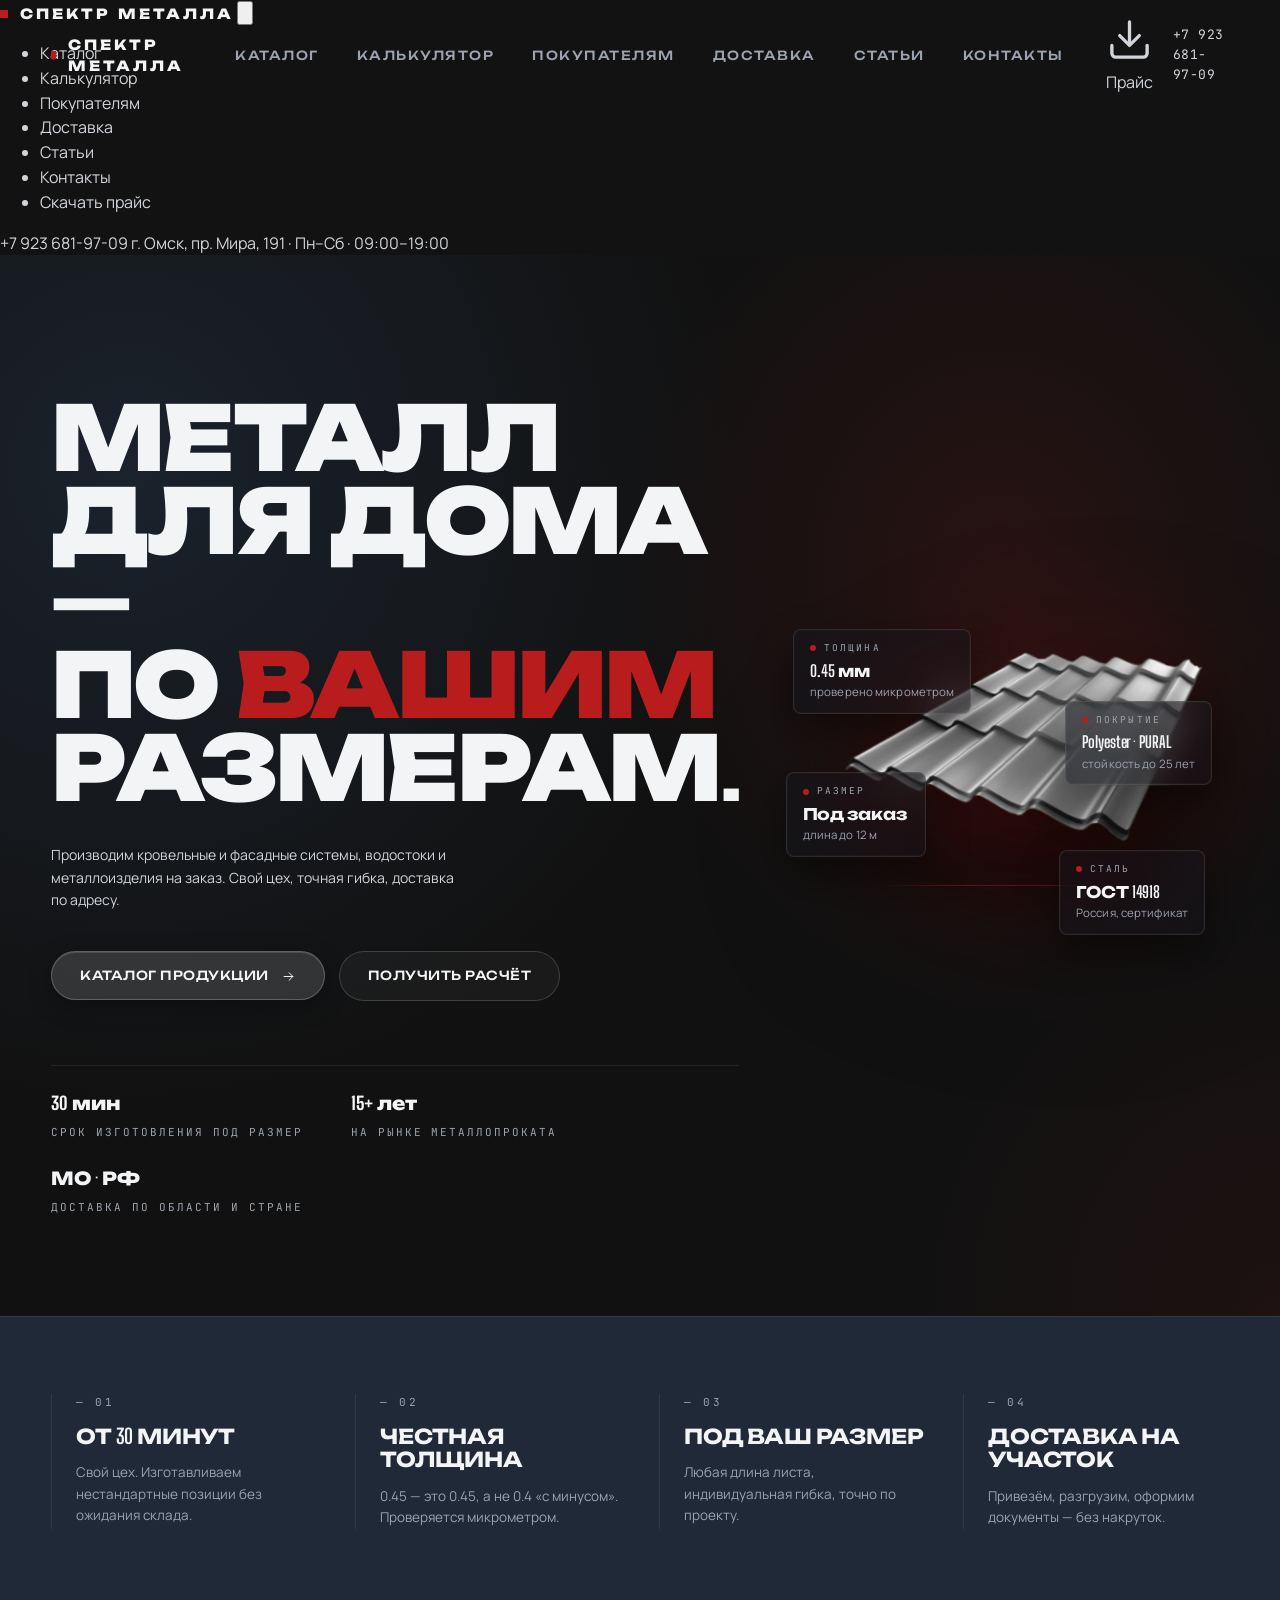
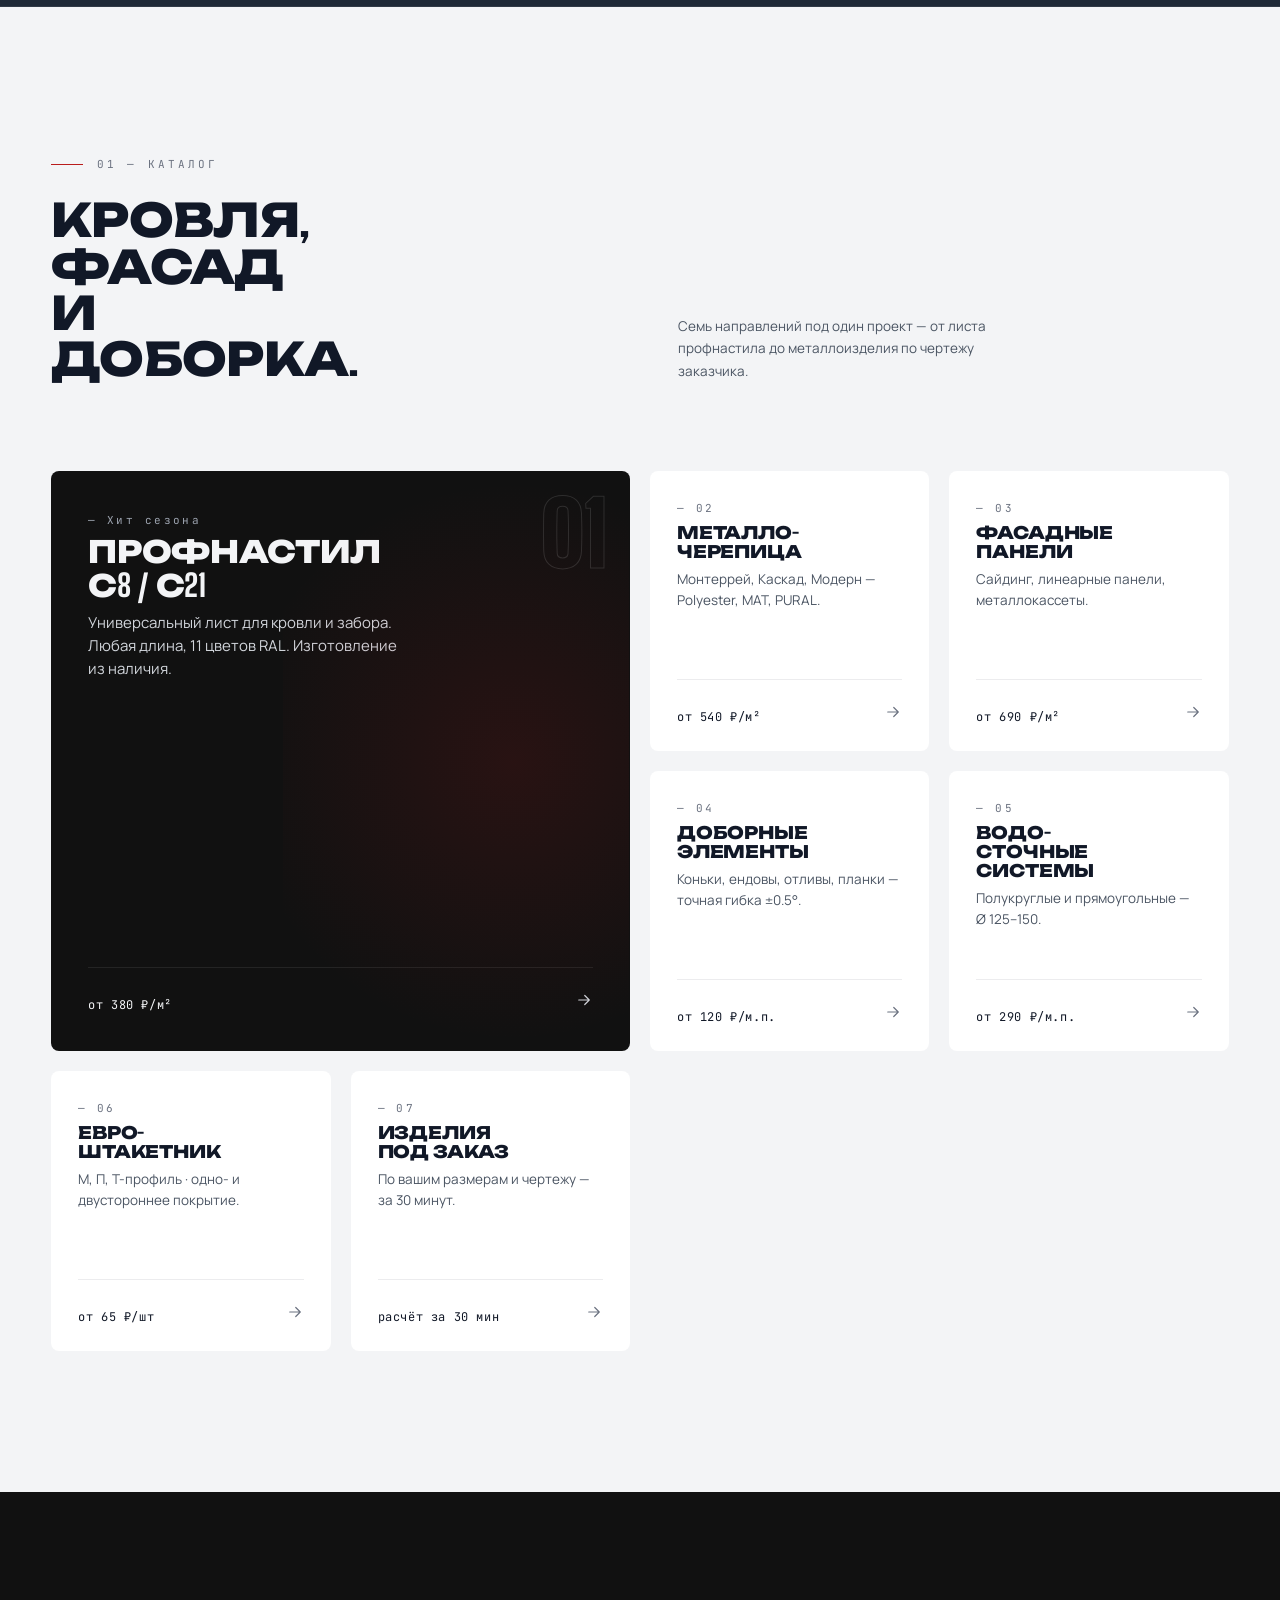
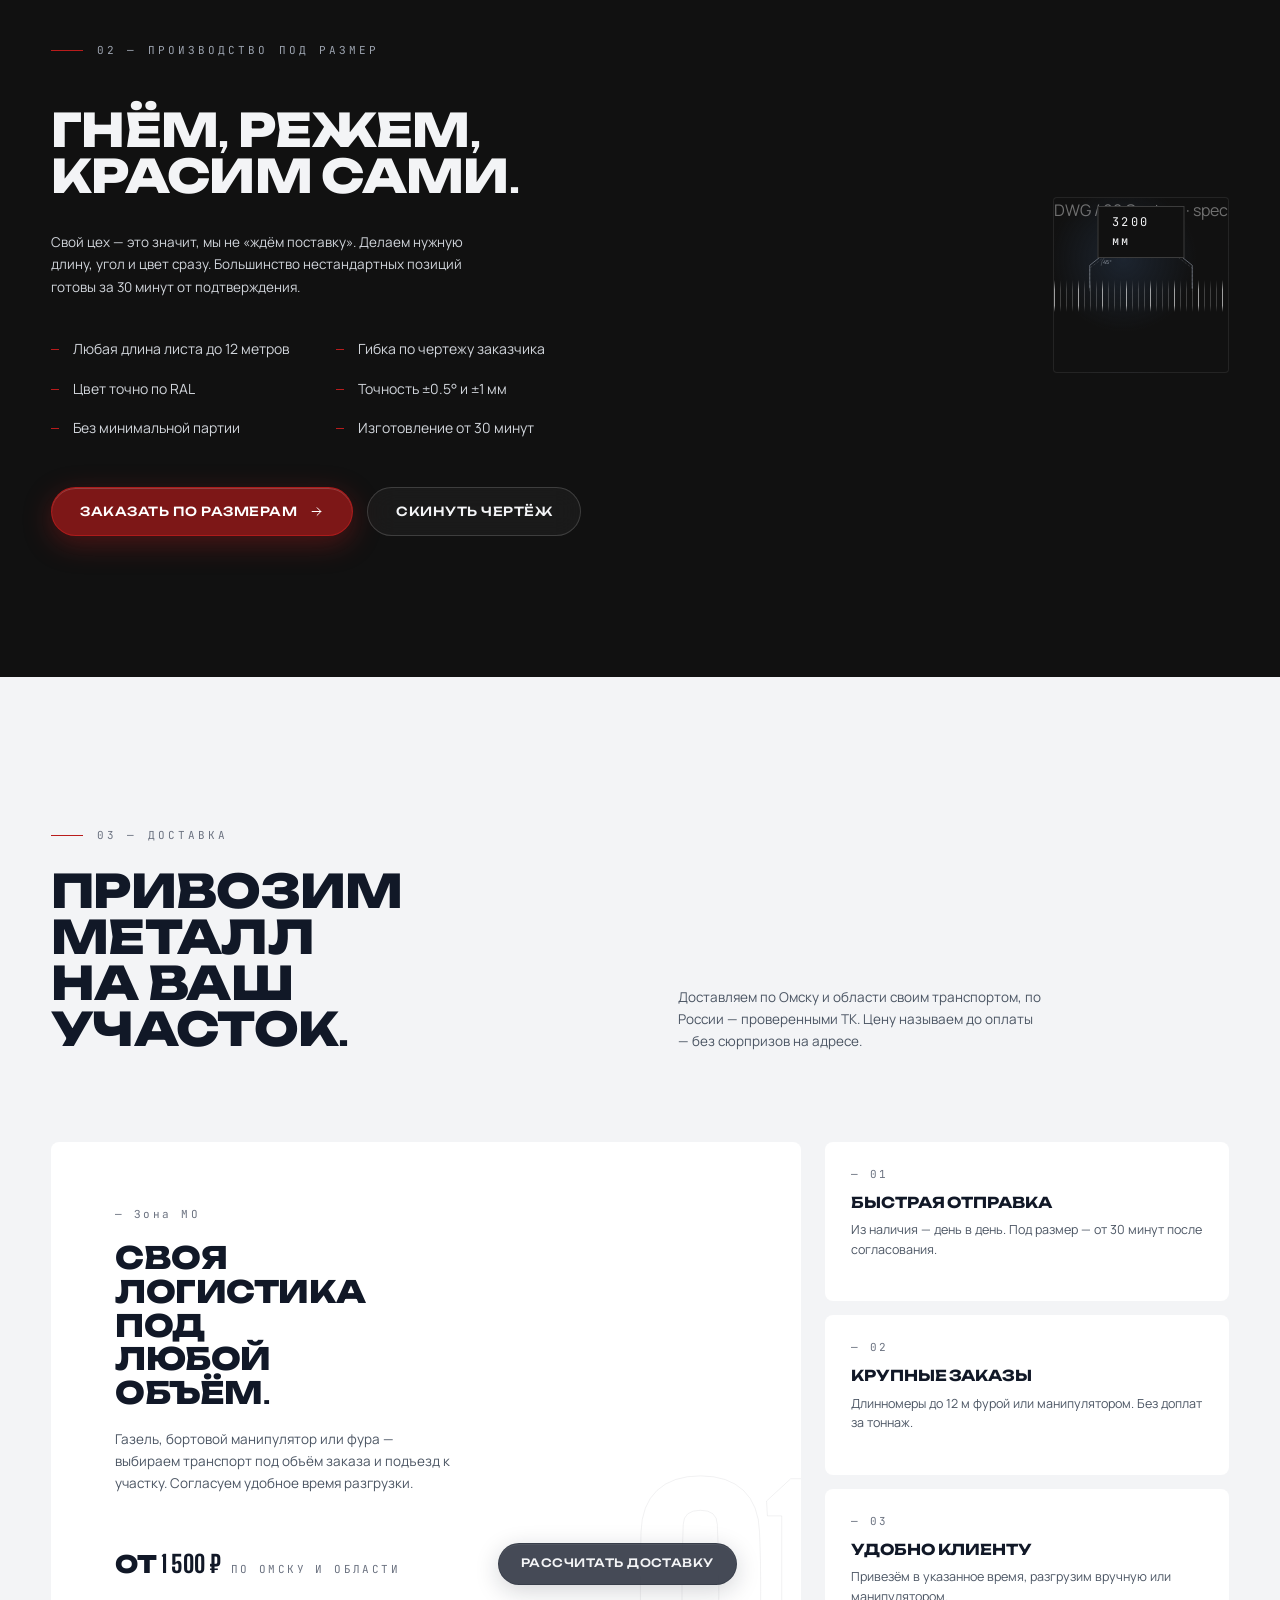
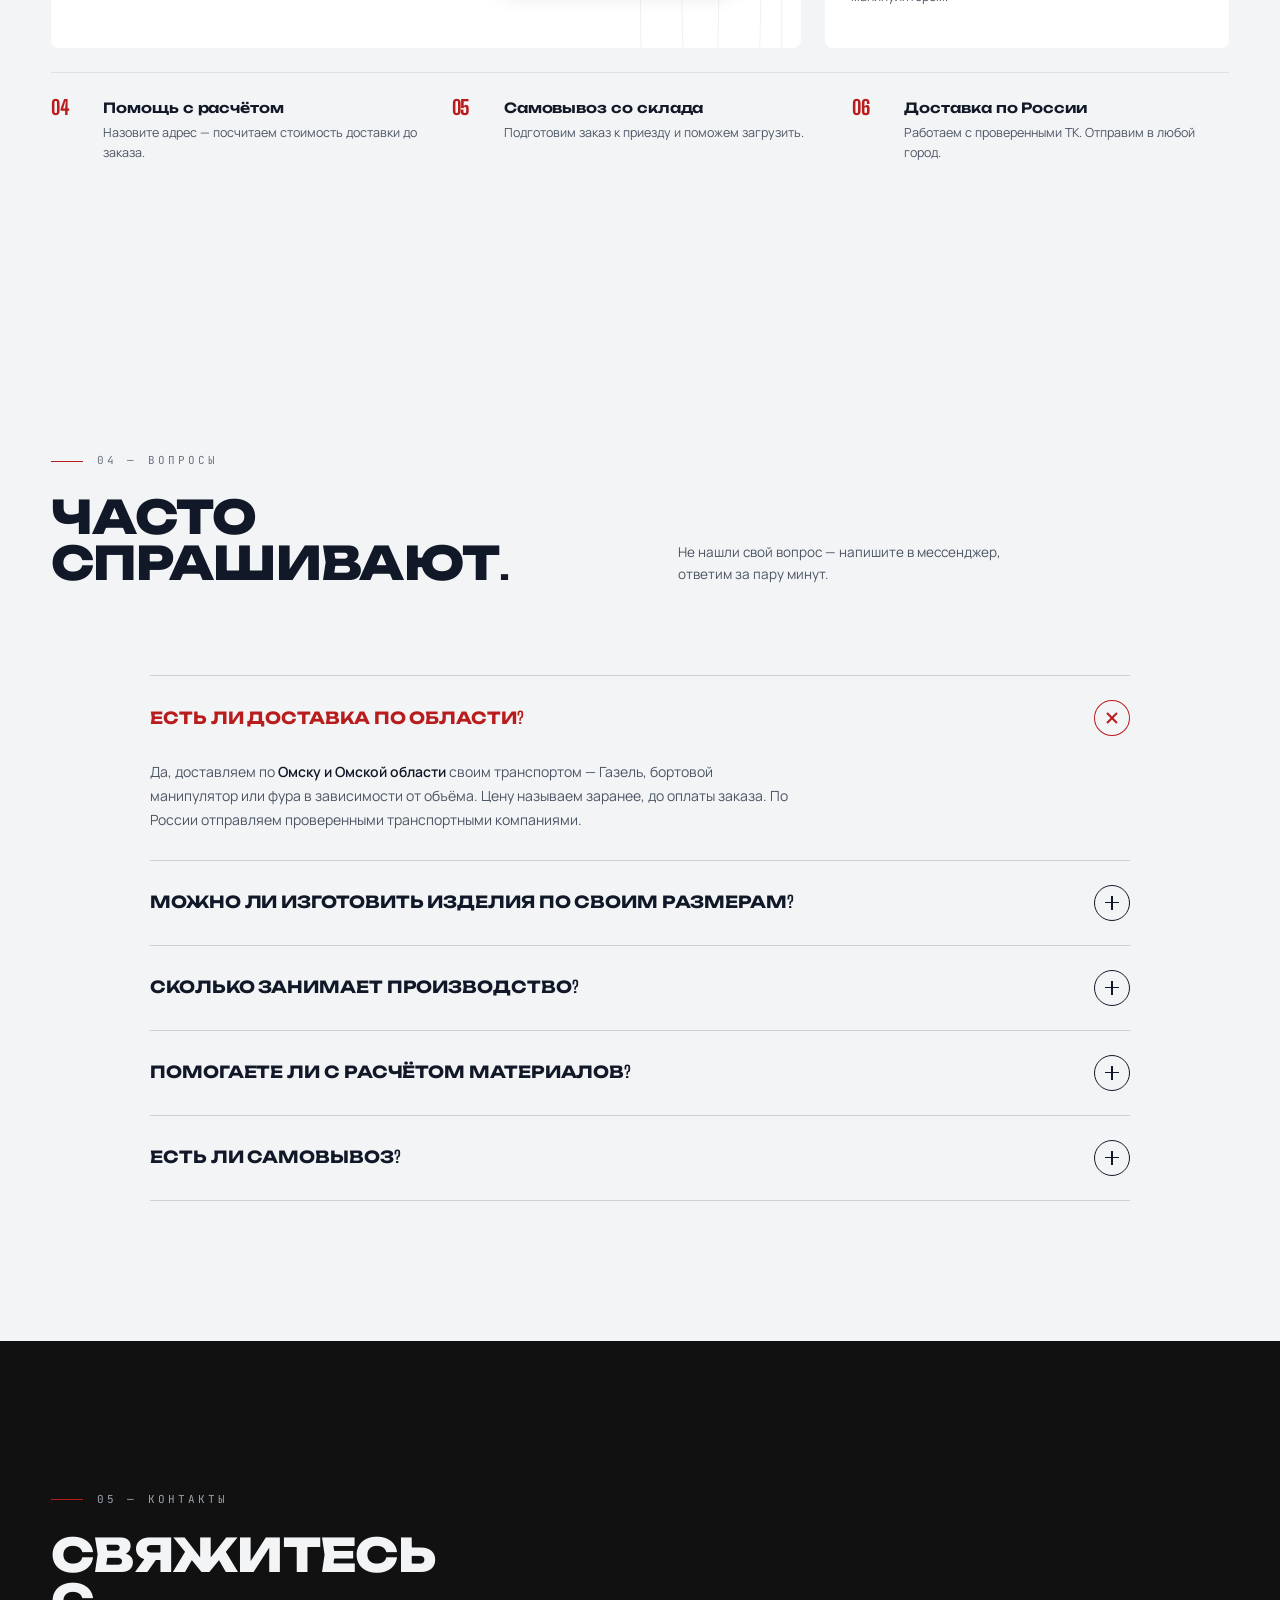
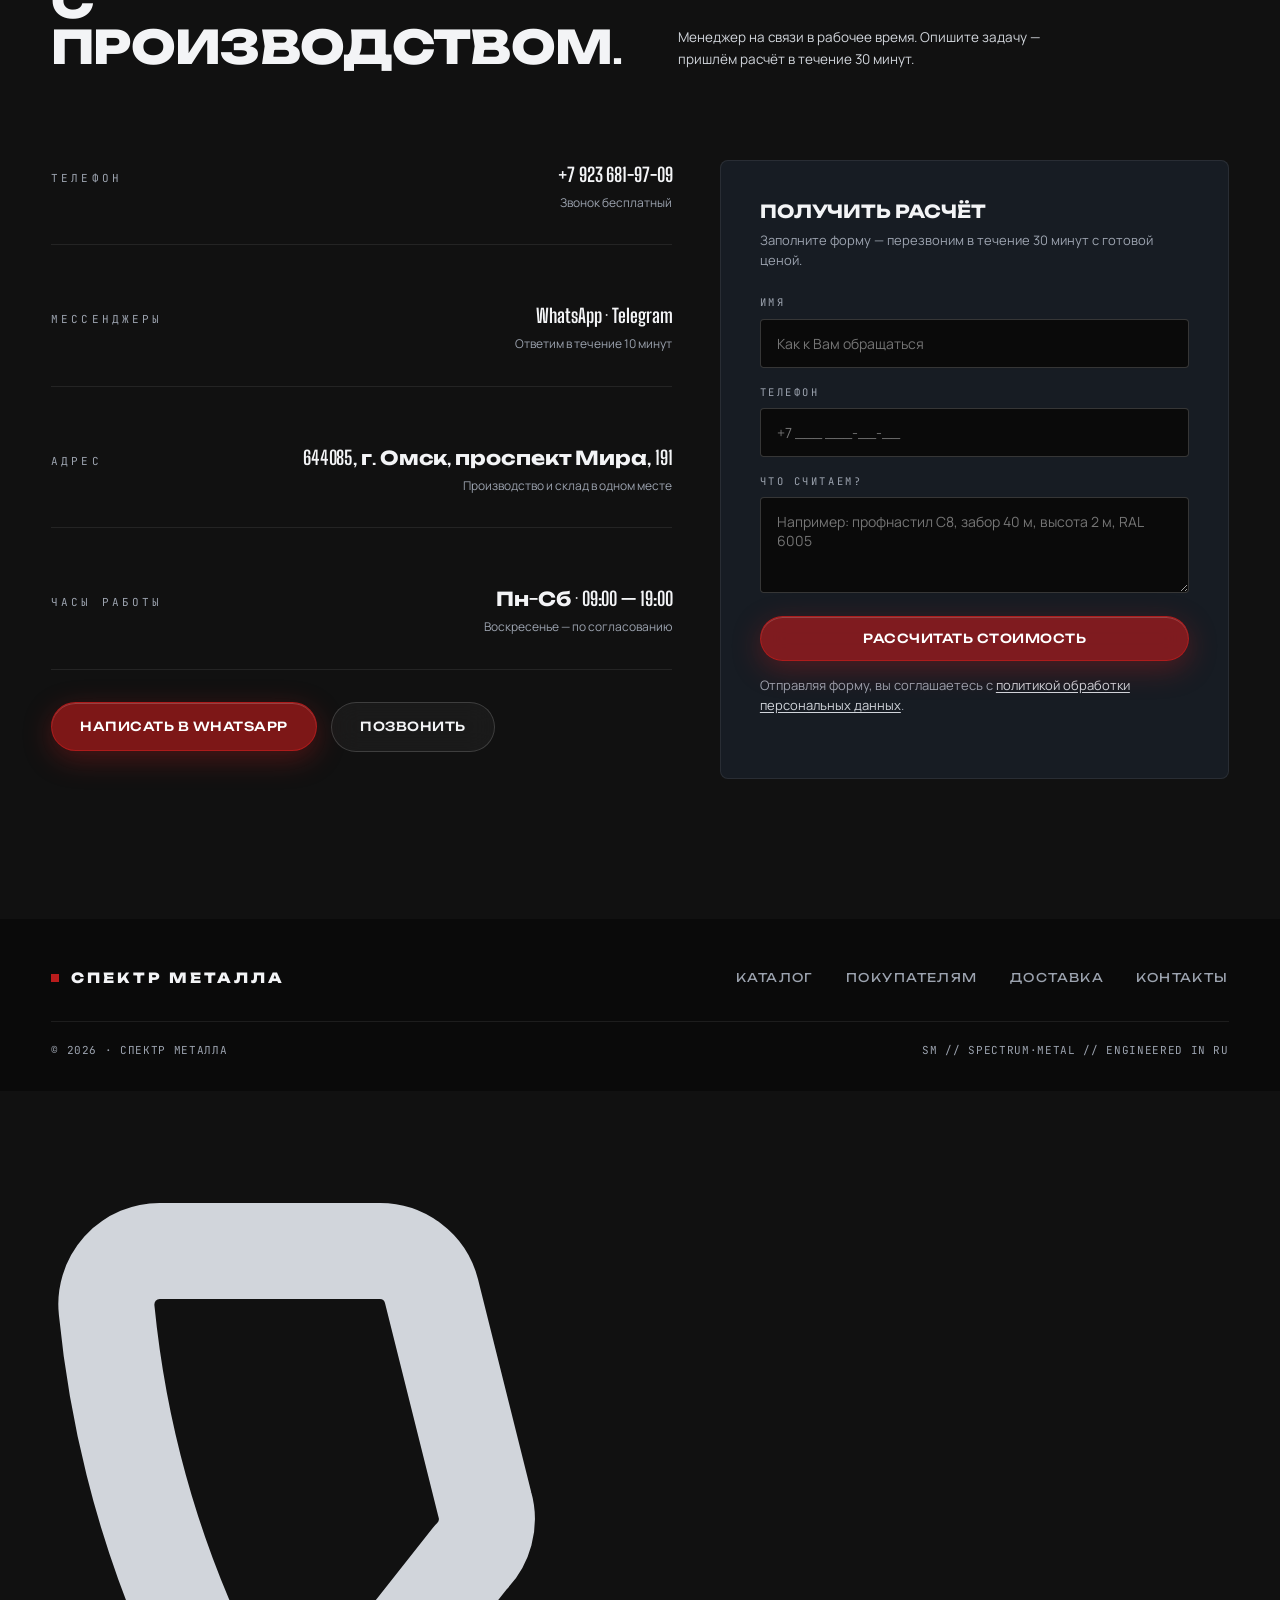
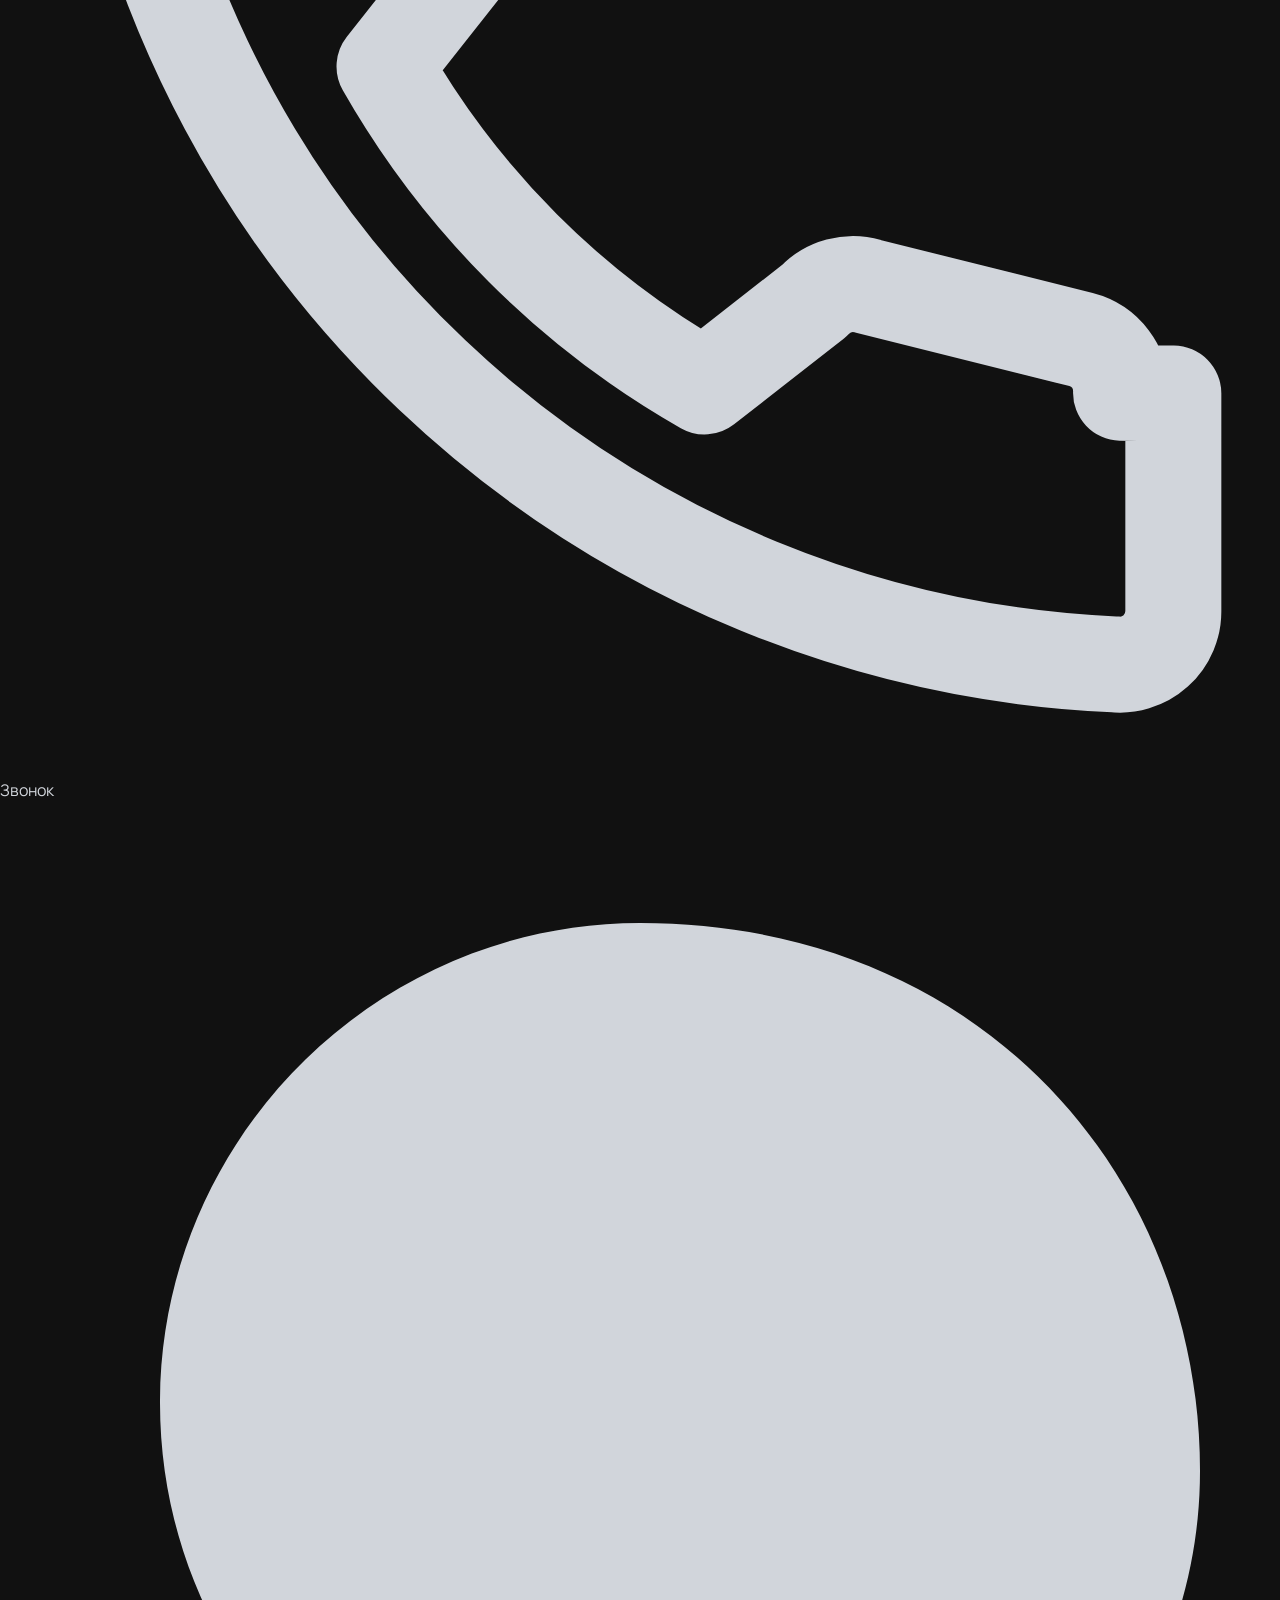
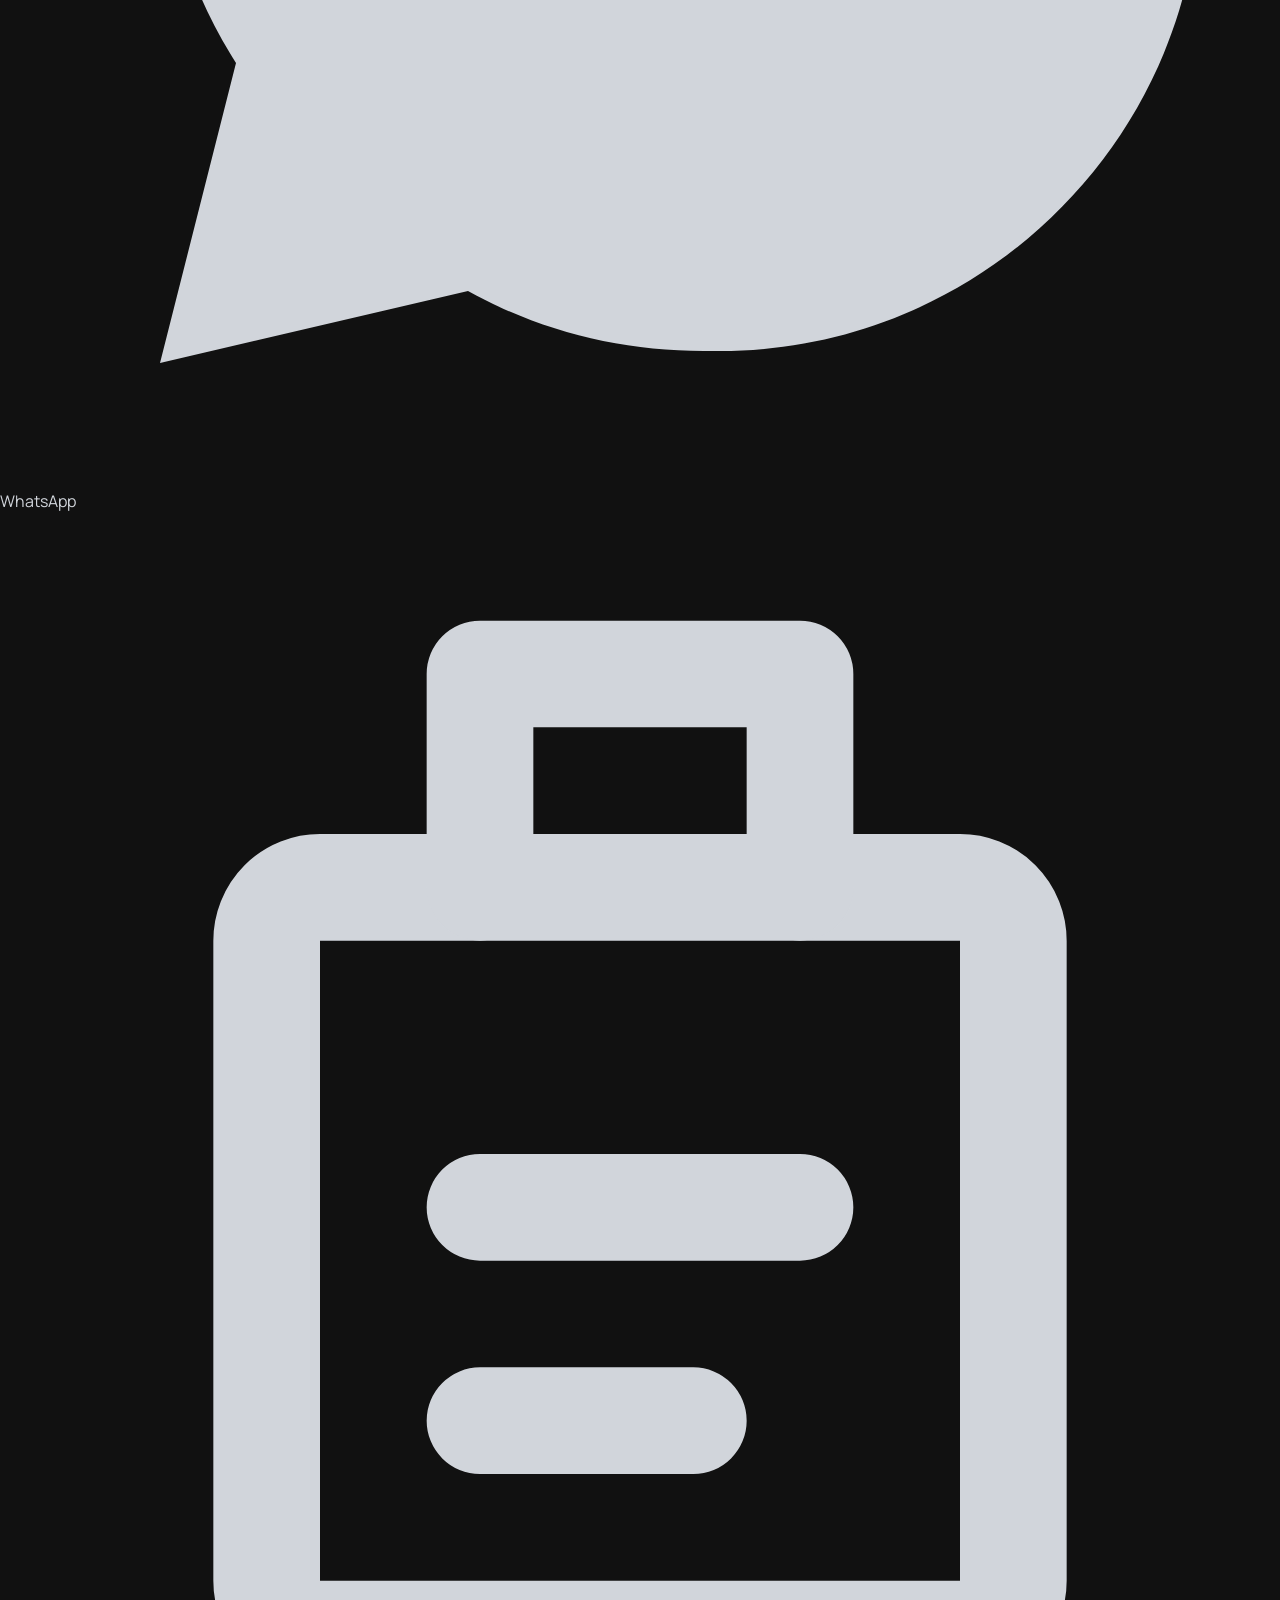
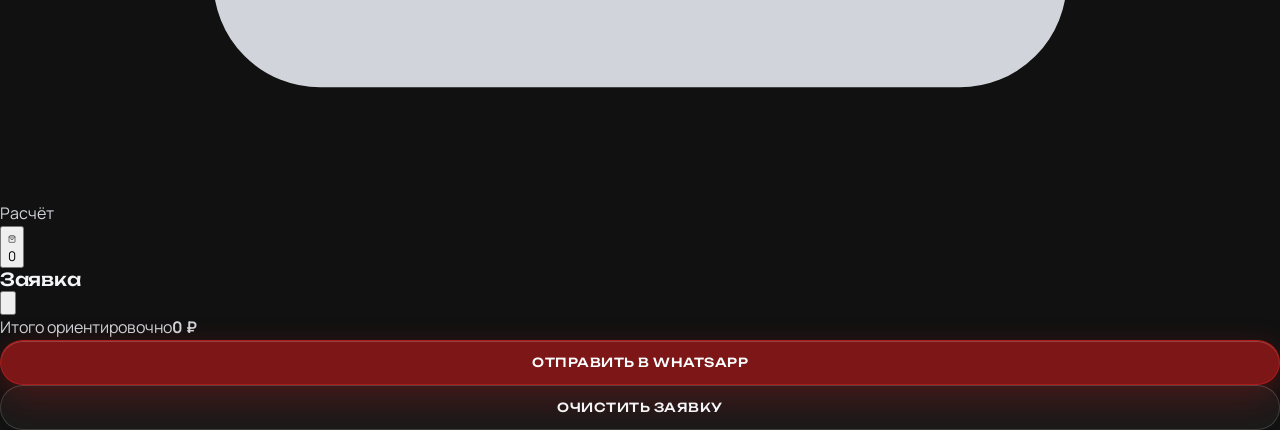
==== commit 59eb7135: "Add files via upload" ====
--- a/index.html
+++ b/index.html
@@ -187,48 +187,83 @@
 /* ─── BUTTONS ─── */
 .btn{
   position:relative;display:inline-flex;align-items:center;gap:12px;
-  padding:14px 22px;border-radius:var(--r-sm);
-  font-family:var(--f-secondary);
-  font-weight:500;font-size:12.5px;letter-spacing:.02em;
+  padding:14px 28px;border-radius:999px;
+  font-family:var(--f-secondary);font-weight:500;font-size:12.5px;letter-spacing:.04em;
   border:1px solid transparent;outline:none;
-  transition:background .3s var(--ease), color .3s var(--ease), border-color .3s var(--ease), transform .3s var(--ease);
-  white-space:nowrap;text-decoration:none;
-  text-transform:uppercase;
-}
-.btn svg{width:16px;height:16px;flex:0 0 auto;transition:transform .3s var(--ease)}
+  transition:background .35s var(--ease), color .35s var(--ease), border-color .35s var(--ease), transform .3s var(--ease), box-shadow .35s var(--ease);
+  white-space:nowrap;text-decoration:none;text-transform:uppercase;
+  backdrop-filter:blur(14px) saturate(160%);
+  -webkit-backdrop-filter:blur(14px) saturate(160%);
+}
+.btn svg{width:15px;height:15px;flex:0 0 auto;transition:transform .3s var(--ease)}
 .btn:hover svg{transform:translateX(3px)}
 
-/* primary на тёмной секции — белая кнопка с тёмным текстом */
+/* primary — glass-white pill */
 .btn-primary{
-  background:var(--text-on-dark-bright);
-  color:var(--bg-dark);
-}
-.btn-primary:hover{background:#ffffff;transform:translateY(-1px)}
-
-/* primary на светлой секции — тёмная кнопка с белым текстом */
+  background:rgba(243,244,246,.14);
+  color:var(--text-on-dark-bright);
+  border-color:rgba(255,255,255,.22);
+  box-shadow:inset 0 1px 0 rgba(255,255,255,.12), 0 6px 24px rgba(0,0,0,.25);
+}
+.btn-primary:hover{
+  background:rgba(243,244,246,.24);
+  border-color:rgba(255,255,255,.4);
+  transform:translateY(-1px);
+}
+
+/* на светлой секции (на главной) — тёмная стеклянная вместо светлой */
 .section--light .btn-primary{
-  background:var(--bg-dark);
+  background:rgba(17,24,39,.78);
   color:var(--text-on-dark-bright);
-}
-.section--light .btn-primary:hover{background:#000000;transform:translateY(-1px)}
-
-/* ghost — outline */
+  border-color:rgba(17,24,39,.25);
+  box-shadow:inset 0 1px 0 rgba(255,255,255,.06), 0 6px 24px rgba(17,24,39,.18);
+}
+.section--light .btn-primary:hover{
+  background:rgba(17,24,39,.92);
+  border-color:rgba(17,24,39,.4);
+}
+
+/* accent — warm-red glass pill (для «Получить расчёт» и подобных) */
+.btn-accent{
+  background:color-mix(in srgb, var(--accent) 65%, transparent);
+  color:#fff;
+  border-color:color-mix(in srgb, var(--accent) 80%, transparent);
+  box-shadow:
+    inset 0 1px 0 rgba(255,255,255,.18),
+    0 8px 28px color-mix(in srgb, var(--accent) 35%, transparent);
+}
+.btn-accent:hover{
+  background:color-mix(in srgb, var(--accent-hover) 80%, transparent);
+  border-color:var(--accent-hover);
+  transform:translateY(-1px);
+  box-shadow:
+    inset 0 1px 0 rgba(255,255,255,.22),
+    0 12px 32px color-mix(in srgb, var(--accent) 45%, transparent);
+}
+
+/* ghost — almost-transparent glass pill */
 .btn-ghost{
-  background:transparent;color:var(--text-on-dark-bright);
-  border-color:var(--line-dark-strong);
-}
-.btn-ghost:hover{border-color:var(--text-on-dark-bright)}
-
-.section--light .btn-ghost{color:var(--text-on-light);border-color:var(--line-light-strong)}
-.section--light .btn-ghost:hover{border-color:var(--text-on-light);background:transparent}
-
-/* красный CTA — для самых важных action-точек */
-.btn-accent{
-  background:var(--accent);color:#ffffff;
-}
-.btn-accent:hover{background:var(--accent-hover);transform:translateY(-1px)}
-
-.btn-sm{padding:11px 16px;font-size:11.5px}
+  background:rgba(255,255,255,.04);
+  color:var(--text-on-dark-bright);
+  border-color:rgba(255,255,255,.16);
+}
+.btn-ghost:hover{
+  background:rgba(255,255,255,.08);
+  border-color:rgba(255,255,255,.32);
+}
+
+/* на светлой секции — ghost адаптируется */
+.section--light .btn-ghost{
+  background:rgba(17,24,39,.04);
+  color:var(--text-on-light, var(--text-on-dark-bright));
+  border-color:rgba(17,24,39,.18);
+}
+.section--light .btn-ghost:hover{
+  background:rgba(17,24,39,.08);
+  border-color:rgba(17,24,39,.4);
+}
+
+.btn-sm{padding:11px 22px;font-size:11.5px}
 .btn-block{width:100%;justify-content:center}
 
 /* ─── HEADER ─── */
@@ -979,6 +1014,53 @@
   .hero-desc,.hero-actions,.hero-info,.hero-product,.hp-card{opacity:1;animation:none}
 }
 </style>
+
+<!-- ═══ SEO: OG + Schema.org — вставлено site-bootstrap ═══ -->
+<link rel="canonical" href="https://spectr-metalla.ru/index.html" />
+<meta property="og:type" content="website" />
+<meta property="og:locale" content="ru_RU" />
+<meta property="og:site_name" content="Спектр Металла" />
+<meta property="og:title" content="Спектр Металла — кровля, фасад, металлоизделия в Омске" />
+<meta property="og:description" content="Производство и продажа кровельных и фасадных материалов в Омске. Изготовление по размерам — от 30 минут." />
+<meta property="og:url" content="https://spectr-metalla.ru/index.html" />
+<meta property="og:image" content="https://spectr-metalla.ru/roof-tile.png" />
+<meta name="twitter:card" content="summary_large_image" />
+
+<script type="application/ld+json">
+{
+  "@context": "https://schema.org",
+  "@type": "LocalBusiness",
+  "@id": "https://spectr-metalla.ru/#org",
+  "name": "Спектр Металла",
+  "description": "Производство и продажа кровельных, фасадных материалов, профнастила, металлочерепицы, водосточных систем, доборных элементов. Изготовление металлоизделий по размерам клиента.",
+  "image": "https://spectr-metalla.ru/roof-tile.png",
+  "url": "https://spectr-metalla.ru/",
+  "telephone": ["+7 923 681-97-09","+7 929 360-80-30"],
+  "priceRange": "₽₽",
+  "address": {
+    "@type": "PostalAddress",
+    "streetAddress": "проспект Мира, 191",
+    "addressLocality": "Омск",
+    "postalCode": "644085",
+    "addressRegion": "Омская область",
+    "addressCountry": "RU"
+  },
+  "openingHoursSpecification": [{
+    "@type": "OpeningHoursSpecification",
+    "dayOfWeek": ["Monday","Tuesday","Wednesday","Thursday","Friday","Saturday"],
+    "opens": "09:00",
+    "closes": "19:00"
+  }],
+  "areaServed": [
+    {"@type":"City","name":"Омск"},
+    {"@type":"State","name":"Омская область"},
+    {"@type":"Country","name":"Россия"}
+  ],
+  "sameAs": []
+}
+</script>
+<link rel="stylesheet" href="assets/site.css">
+<!-- ═══ end SEO ═══ -->
 </head>
 <body>
 
@@ -992,20 +1074,44 @@
     <nav>
       <ul class="nav-list">
         <li><a href="catalog.html">Каталог</a></li>
+        <li><a href="calculator.html">Калькулятор</a></li><li><a href="buyers.html">Покупателям</a></li>
         <li><a href="delivery.html">Доставка</a></li>
-        <li><a href="contacts.html">Контакты</a></li>
+        <li><a href="blog.html">Статьи</a></li><li><a href="contacts.html">Контакты</a></li>
       </ul>
     </nav>
 
     <div style="display:flex;align-items:center;gap:20px">
-      <a href="tel:+74950000000" class="nav-tel">+7 (495) 000-00-00</a>
-      <button class="burger" aria-label="Меню">
+      <a href="price-spectr-metalla.txt" download class="btn-download"><svg viewBox="0 0 24 24" fill="none" stroke="currentColor" stroke-width="1.7" stroke-linecap="round" stroke-linejoin="round"><path d="M21 15v4a2 2 0 0 1-2 2H5a2 2 0 0 1-2-2v-4M7 10l5 5 5-5M12 15V3"/></svg>Прайс</a>
+      <a href="tel:+79236819709" class="nav-tel">+7 923 681-97-09</a>
+      <button class="burger" aria-label="Открыть меню">
         <svg viewBox="0 0 24 24" fill="none" stroke="currentColor" stroke-width="1.6" stroke-linecap="round"><path d="M4 7h16M4 12h16M4 17h16"/></svg>
       </button>
     </div>
   </div>
 </header>
 
+<!-- ═══ Mobile menu (site-bootstrap) ═══ -->
+<aside class="mobile-menu" id="mobileMenu">
+  <div class="mobile-menu-head">
+    <a href="index.html" class="wordmark">Спектр Металла</a>
+    <button class="mobile-menu-close" aria-label="Закрыть"><svg viewBox="0 0 24 24" fill="none" stroke="currentColor" stroke-width="1.8" stroke-linecap="round"><path d="M6 6l12 12M6 18L18 6"/></svg></button>
+  </div>
+  <ul class="mobile-menu-list">
+    <li><a href="catalog.html">Каталог</a></li>
+    <li><a href="calculator.html">Калькулятор</a></li>
+    <li><a href="buyers.html">Покупателям</a></li>
+    <li><a href="delivery.html">Доставка</a></li>
+    <li><a href="blog.html">Статьи</a></li>
+    <li><a href="contacts.html">Контакты</a></li>
+    <li><a href="price-spectr-metalla.txt" download>Скачать прайс</a></li>
+  </ul>
+  <div class="mobile-menu-foot">
+    <a href="tel:+79236819709" class="phone">+7 923 681-97-09</a>
+    <span class="addr">г. Омск, пр. Мира, 191 · Пн–Сб · 09:00–19:00</span>
+  </div>
+</aside>
+
+
 
 <main class="shell" id="top">
 
@@ -1014,13 +1120,6 @@
     <div class="container hero-inner">
 
       <div class="hero-text">
-        <div class="hero-label">
-          <span class="dot"></span>
-          <span>SM · Спектр Металла</span>
-          <span class="bar"></span>
-          <span>с 2009</span>
-        </div>
-
         <h1 class="hero-title">
           <span class="line l1"><span>Металл</span></span>
           <span class="line l2"><span>для&nbsp;дома —</span></span>
@@ -1270,7 +1369,7 @@
           <div class="section-index">03 — Доставка</div>
           <h2 class="reveal">Привозим металл<br/>на ваш участок.</h2>
         </div>
-        <p class="lead reveal d2">Доставляем по Москве и области своим транспортом, по России — проверенными ТК. Цену называем до оплаты — без сюрпризов на адресе.</p>
+        <p class="lead reveal d2">Доставляем по Омску и области своим транспортом, по России — проверенными ТК. Цену называем до оплаты — без сюрпризов на адресе.</p>
       </div>
 
       <div class="delivery-grid reveal">
@@ -1283,7 +1382,7 @@
           </div>
           <div class="del-feature-bot">
             <div class="del-price">
-              <strong>от 1 500 ₽</strong>по Москве и области
+              <strong>от 1 500 ₽</strong>по Омску и области
             </div>
             <a href="#contacts" class="btn btn-primary btn-sm">Рассчитать доставку</a>
           </div>
@@ -1351,7 +1450,7 @@
         <details class="faq-item" open>
           <summary>Есть ли доставка по области?<span class="plus" aria-hidden="true"></span></summary>
           <div class="answer">
-            <p>Да, доставляем по <strong>Москве и Московской области</strong> своим транспортом — Газель, бортовой манипулятор или фура в зависимости от объёма. Цену называем заранее, до оплаты заказа. По России отправляем проверенными транспортными компаниями.</p>
+            <p>Да, доставляем по <strong>Омску и Омской области</strong> своим транспортом — Газель, бортовой манипулятор или фура в зависимости от объёма. Цену называем заранее, до оплаты заказа. По России отправляем проверенными транспортными компаниями.</p>
           </div>
         </details>
 
@@ -1404,19 +1503,19 @@
         <div class="contact-card">
           <div class="contact-row">
             <span class="label">Телефон</span>
-            <a href="tel:+74950000000" class="value">+7 (495) 000-00-00
+            <a href="tel:+79236819709" class="value">+7 923 681-97-09
               <span class="value-sub">Звонок бесплатный</span>
             </a>
           </div>
           <div class="contact-row">
             <span class="label">Мессенджеры</span>
-            <a href="https://wa.me/74950000000" target="_blank" rel="noopener" class="value">WhatsApp · Telegram
+            <a href="https://wa.me/79236819709" target="_blank" rel="noopener" class="value">WhatsApp · Telegram
               <span class="value-sub">Ответим в течение 10 минут</span>
             </a>
           </div>
           <div class="contact-row">
             <span class="label">Адрес</span>
-            <span class="value">Россия, Московская область
+            <span class="value">644085, г. Омск, проспект Мира, 191
               <span class="value-sub">Производство и склад в одном месте</span>
             </span>
           </div>
@@ -1428,8 +1527,8 @@
           </div>
 
           <div class="contact-cta">
-            <a href="https://wa.me/74950000000" target="_blank" rel="noopener" class="btn btn-accent">Написать в WhatsApp</a>
-            <a href="tel:+74950000000" class="btn btn-ghost">Позвонить</a>
+            <a href="https://wa.me/79236819709" target="_blank" rel="noopener" class="btn btn-accent">Написать в WhatsApp</a>
+            <a href="tel:+79236819709" class="btn btn-ghost">Позвонить</a>
           </div>
         </div>
 
@@ -1466,7 +1565,8 @@
         <span class="wordmark">Спектр Металла</span>
         <ul class="footer-nav">
           <li><a href="catalog.html">Каталог</a></li>
-          <li><a href="delivery.html">Доставка</a></li>
+        <li><a href="buyers.html">Покупателям</a></li>
+        <li><a href="delivery.html">Доставка</a></li>
           <li><a href="contacts.html">Контакты</a></li>
         </ul>
       </div>
@@ -1555,7 +1655,7 @@
 
   function loop(){
     // плавная интерполяция — медленно, дорого, без рывков
-    const ease = 0.06;
+    const ease = 0.085;
     curRX += (targetRX - curRX) * ease;
     curRY += (targetRY - curRY) * ease;
     curTY += (targetTY - curTY) * ease;
@@ -1575,9 +1675,9 @@
     const r = stage.getBoundingClientRect();
     const x = (e.clientX - r.left - r.width/2)  / r.width;
     const y = (e.clientY - r.top  - r.height/2) / r.height;
-    // премиум, очень слабый поворот (макс ±5°)
-    targetRY = baseRot + x * 5;
-    targetRX = -y * 4;
+    // премиум поворот — заметнее, но без агрессии (макс ±8°)
+    targetRY = baseRot + x * 8;
+    targetRX = -y * 6;
     mouseInside = true;
     trigger();
   });
@@ -1598,5 +1698,32 @@
 })();
 </script>
 
+
+<!-- ═══ Sticky bar (site-bootstrap) ═══ -->
+<div class="sticky-bar" aria-hidden="false">
+  <div class="sticky-bar-inner">
+    <a class="sb-btn sb-call" href="tel:+79236819709"><svg viewBox="0 0 24 24" fill="none" stroke="currentColor" stroke-width="1.8" stroke-linecap="round" stroke-linejoin="round"><path d="M22 16.92V21a1 1 0 0 1-1.11 1A19.86 19.86 0 0 1 2 4.11 1 1 0 0 1 3 3h4.09a1 1 0 0 1 1 .75l1 4a1 1 0 0 1-.27 1L7.21 10.79a16 16 0 0 0 6 6l2.06-1.61a1 1 0 0 1 1-.27l4 1a1 1 0 0 1 .75 1Z"/></svg>Звонок</a>
+    <a class="sb-btn sb-wa" href="https://wa.me/79236819709" target="_blank" rel="noopener"><svg viewBox="0 0 32 32" fill="currentColor"><path d="M16 3C9.4 3 4 8.4 4 15c0 2.4.7 4.6 1.9 6.5L4 29l7.7-1.8c1.8 1 3.8 1.5 5.9 1.5h.4C24.6 28.7 30 23.3 30 16.7 30 9.4 24.6 3 16 3Z"/></svg>WhatsApp</a>
+    <a class="sb-btn sb-quote" href="calculator.html"><svg viewBox="0 0 24 24" fill="none" stroke="currentColor" stroke-width="2" stroke-linecap="round" stroke-linejoin="round"><path d="M9 7H6a1 1 0 0 0-1 1v12a1 1 0 0 0 1 1h12a1 1 0 0 0 1-1V8a1 1 0 0 0-1-1h-3"/><path d="M9 3h6v4H9z"/><path d="M9 13h6M9 17h4"/></svg>Расчёт</a>
+  </div>
+</div>
+
+<!-- ═══ Cart (site-bootstrap) ═══ -->
+<button class="cart-fab" aria-label="Заявка"><svg viewBox="0 0 24 24" fill="none" stroke="currentColor" stroke-width="1.6" stroke-linecap="round" stroke-linejoin="round"><path d="M6 2 3 6v14a2 2 0 0 0 2 2h14a2 2 0 0 0 2-2V6l-3-4z"/><path d="M3 6h18M16 10a4 4 0 0 1-8 0"/></svg><span class="badge">0</span></button>
+<div class="cart-overlay" aria-hidden="true"></div>
+<aside class="cart-panel" aria-hidden="true">
+  <div class="cart-head"><h3>Заявка</h3><button class="cart-close" aria-label="Закрыть"><svg viewBox="0 0 24 24" fill="none" stroke="currentColor" stroke-width="1.8" stroke-linecap="round"><path d="M6 6l12 12M6 18L18 6"/></svg></button></div>
+  <div class="cart-body"></div>
+  <div class="cart-foot">
+    <div class="cart-summary"><span>Итого ориентировочно</span><b>0 ₽</b></div>
+    <div class="cart-actions">
+      <button class="btn btn-accent btn-block cart-send">Отправить в WhatsApp</button>
+      <button class="btn btn-ghost btn-block cart-clear">Очистить заявку</button>
+    </div>
+  </div>
+</aside>
+
+<script src="assets/site.js" defer></script>
+
 </body>
 </html>
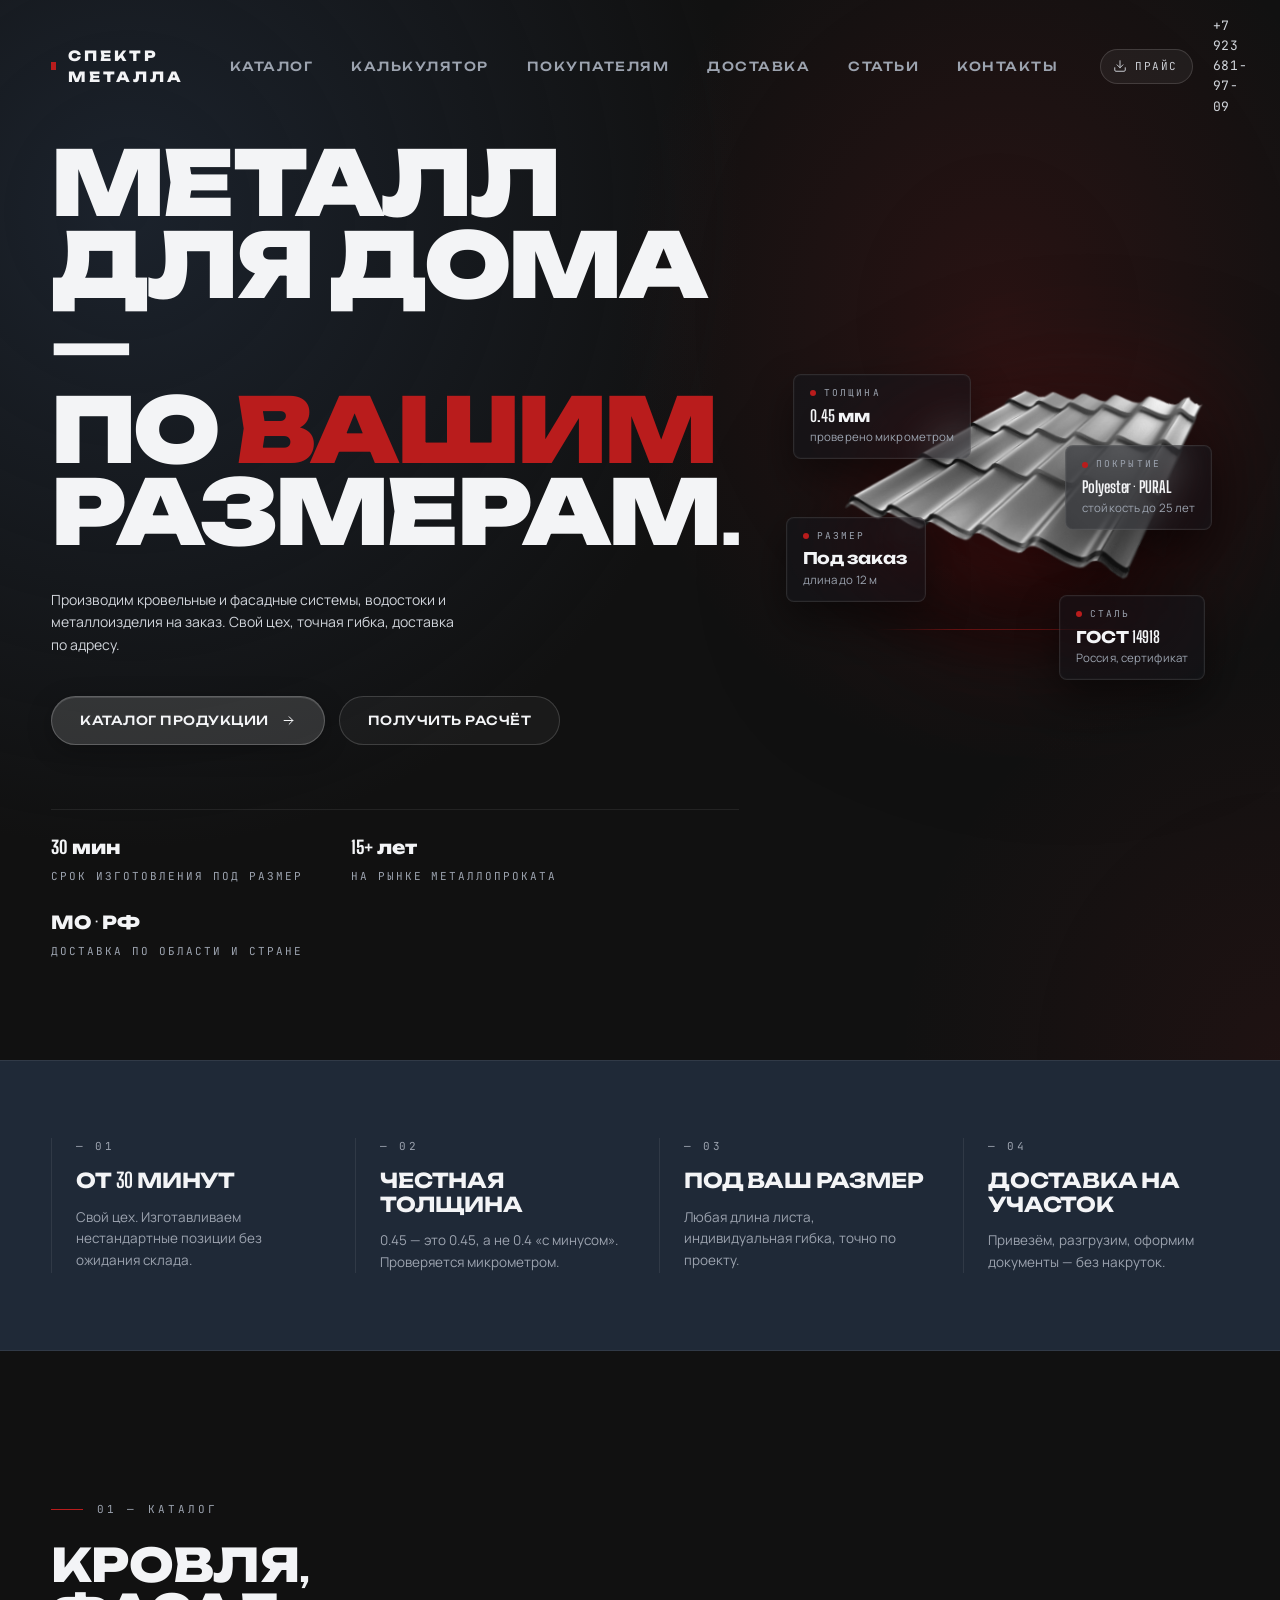
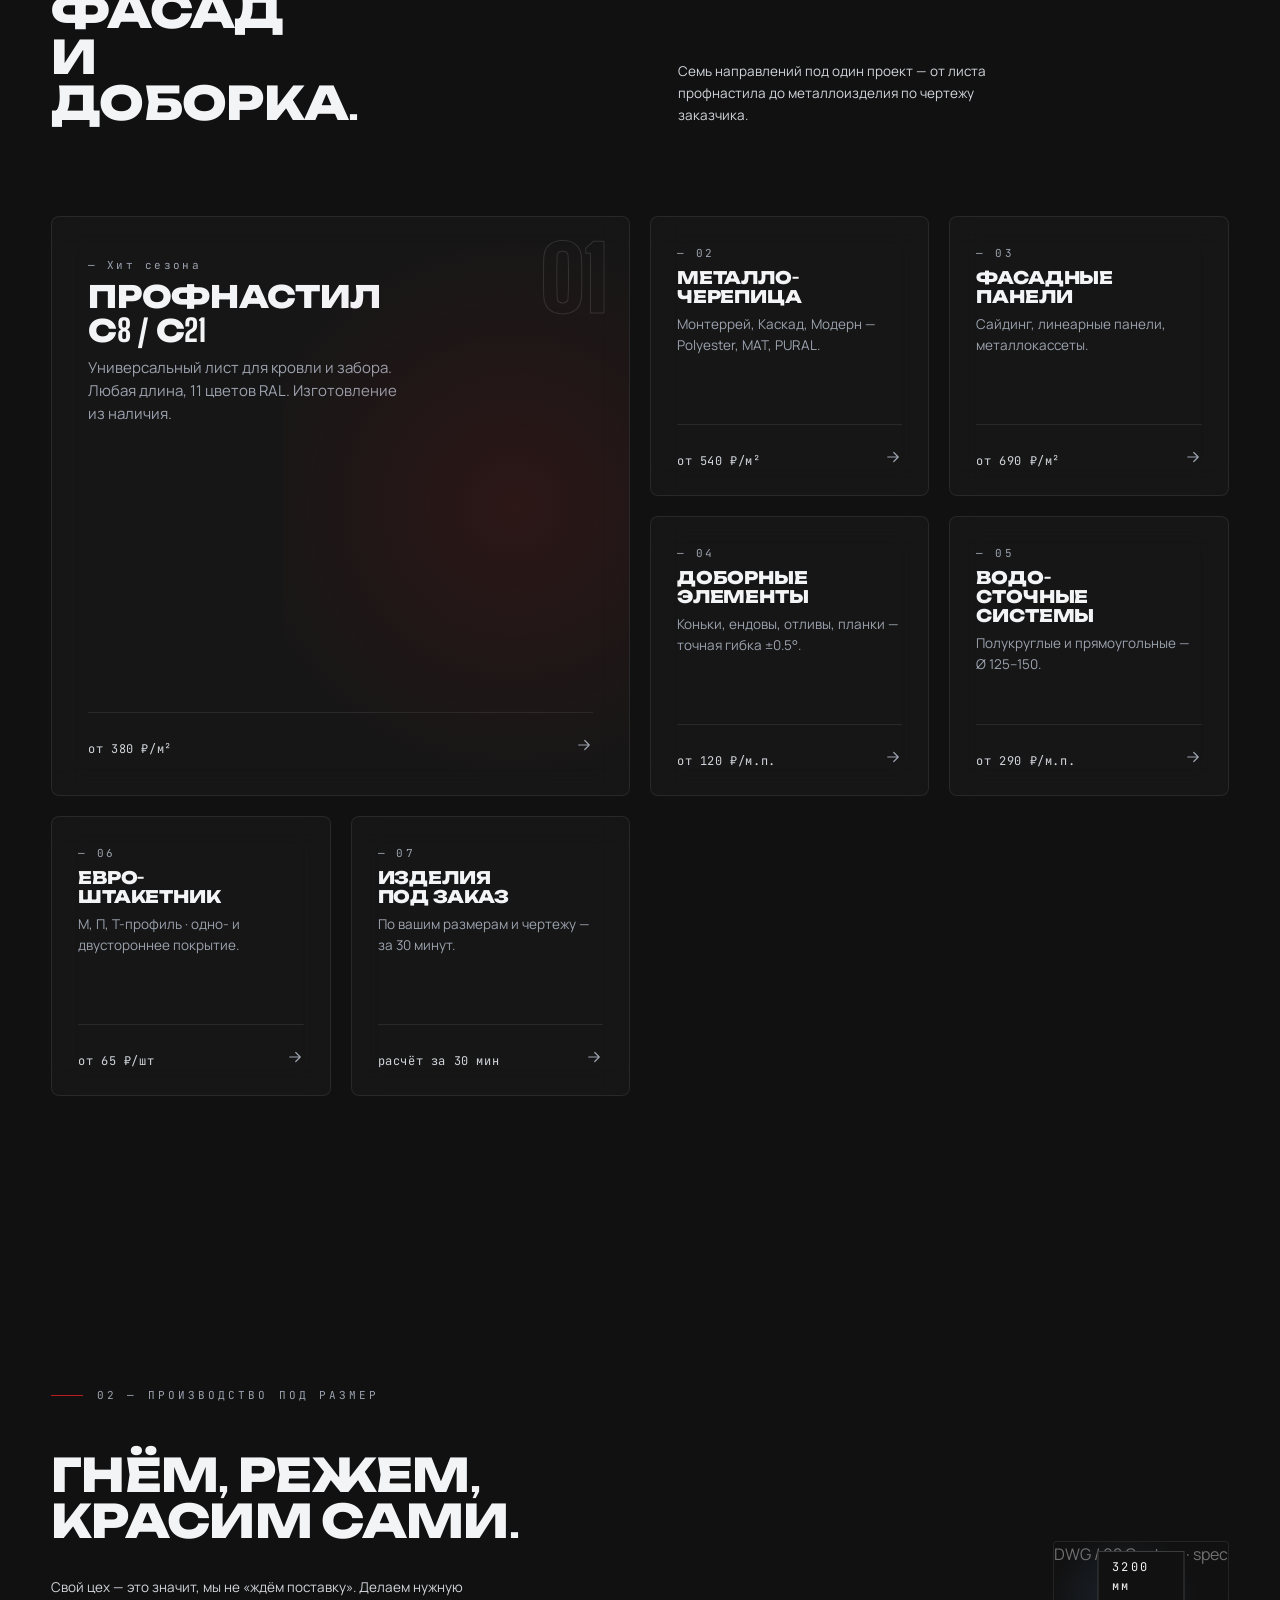
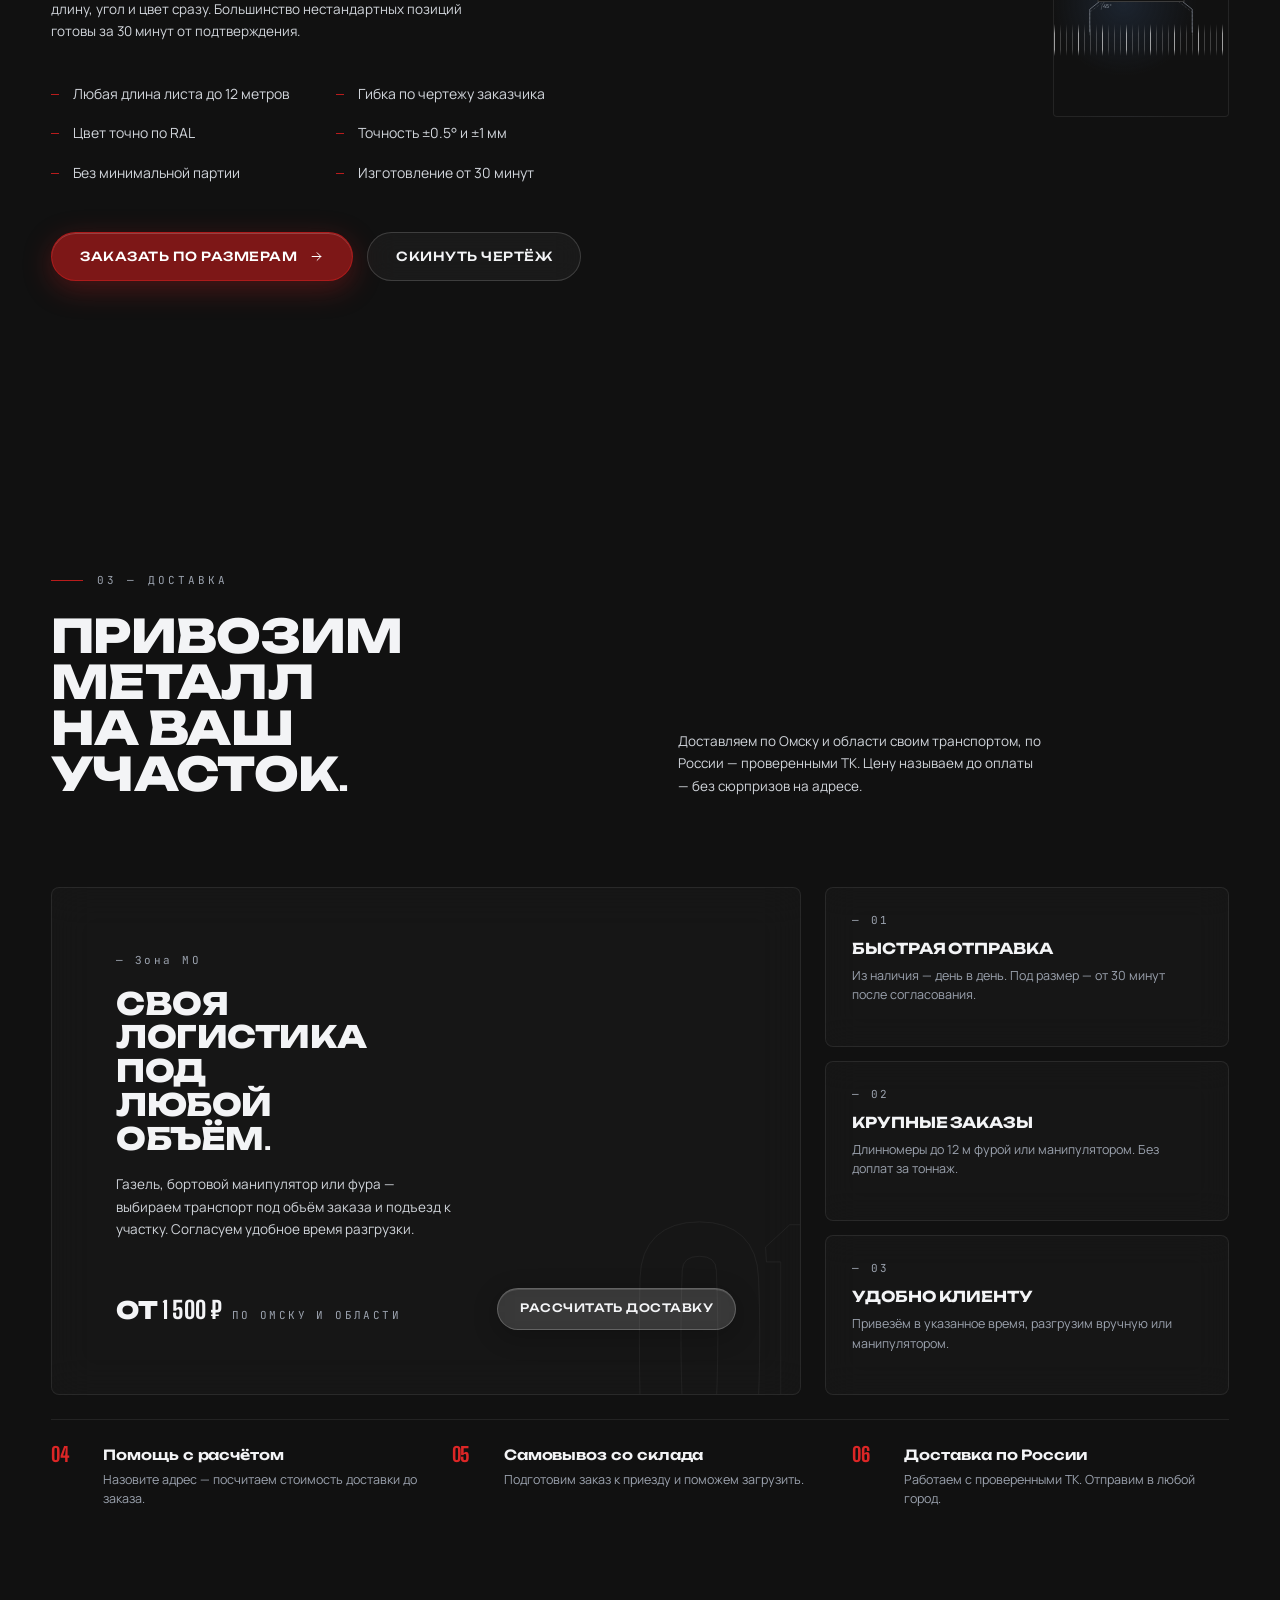
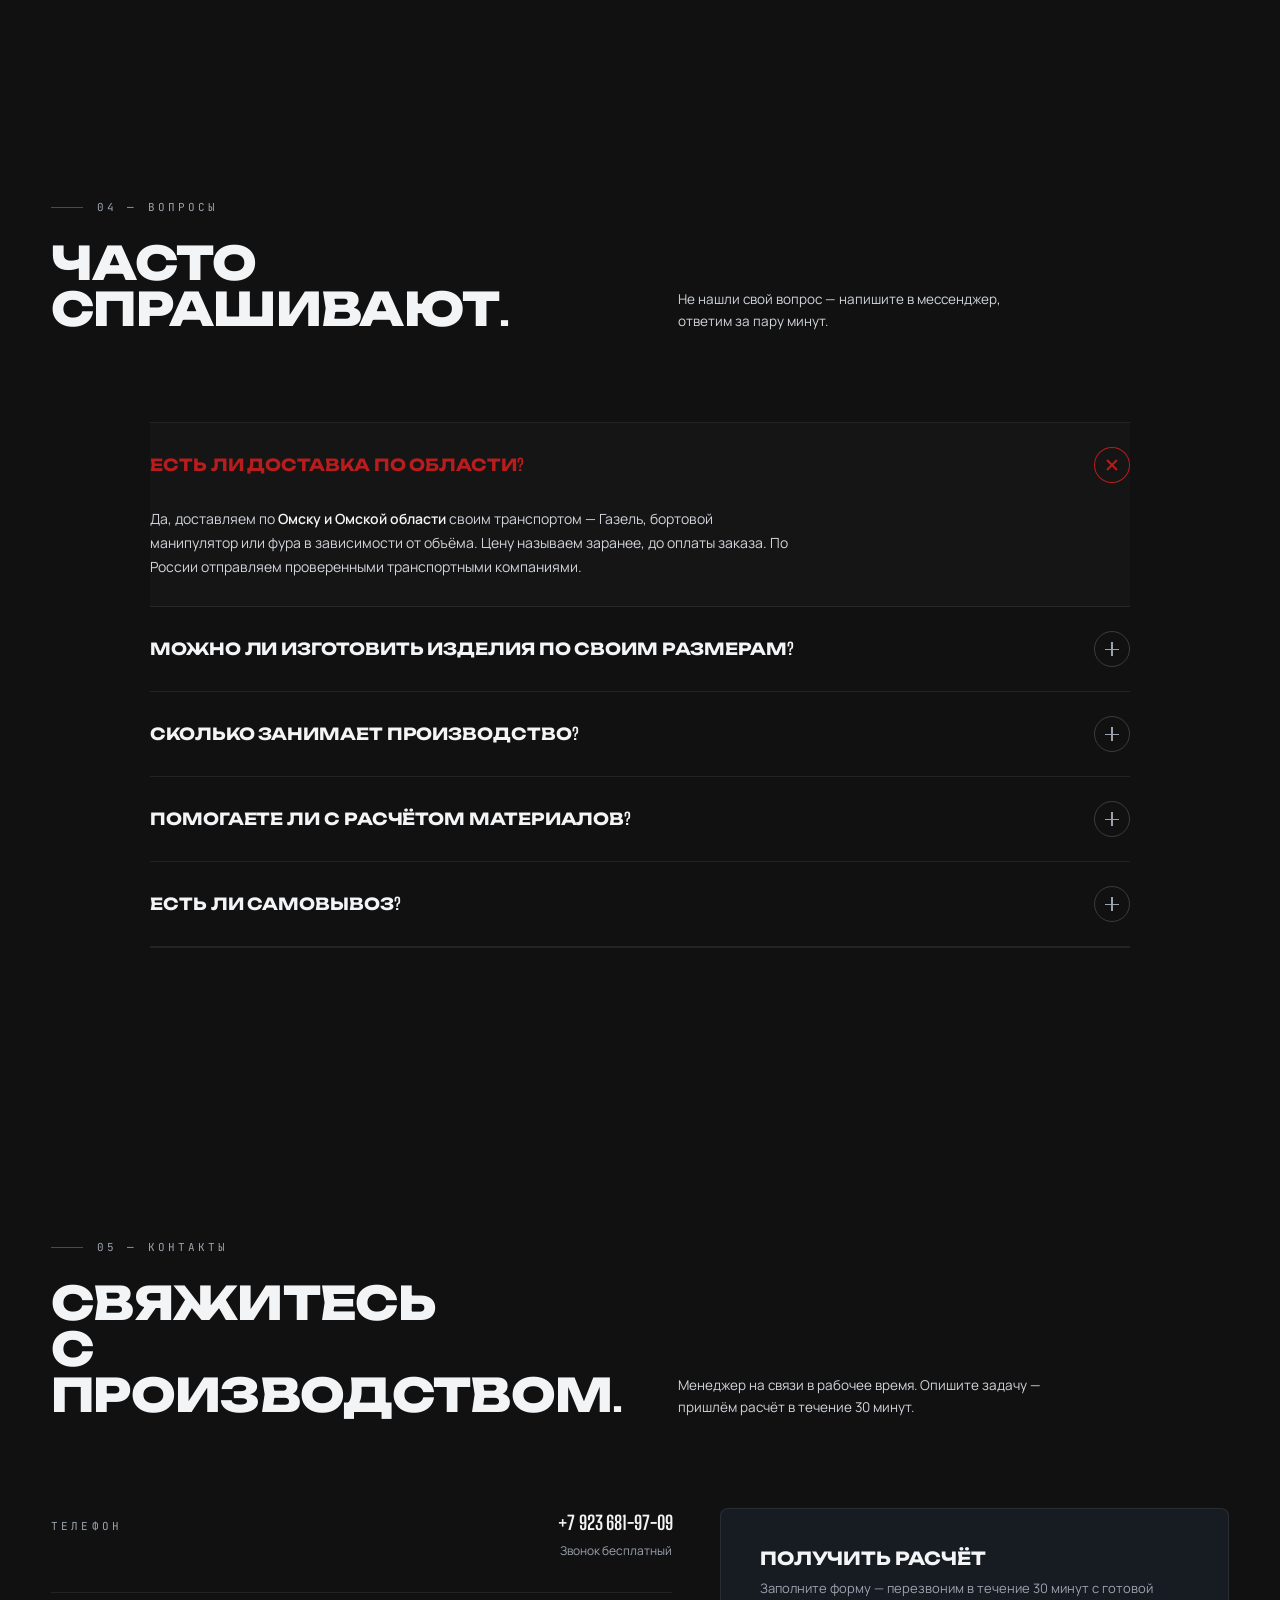
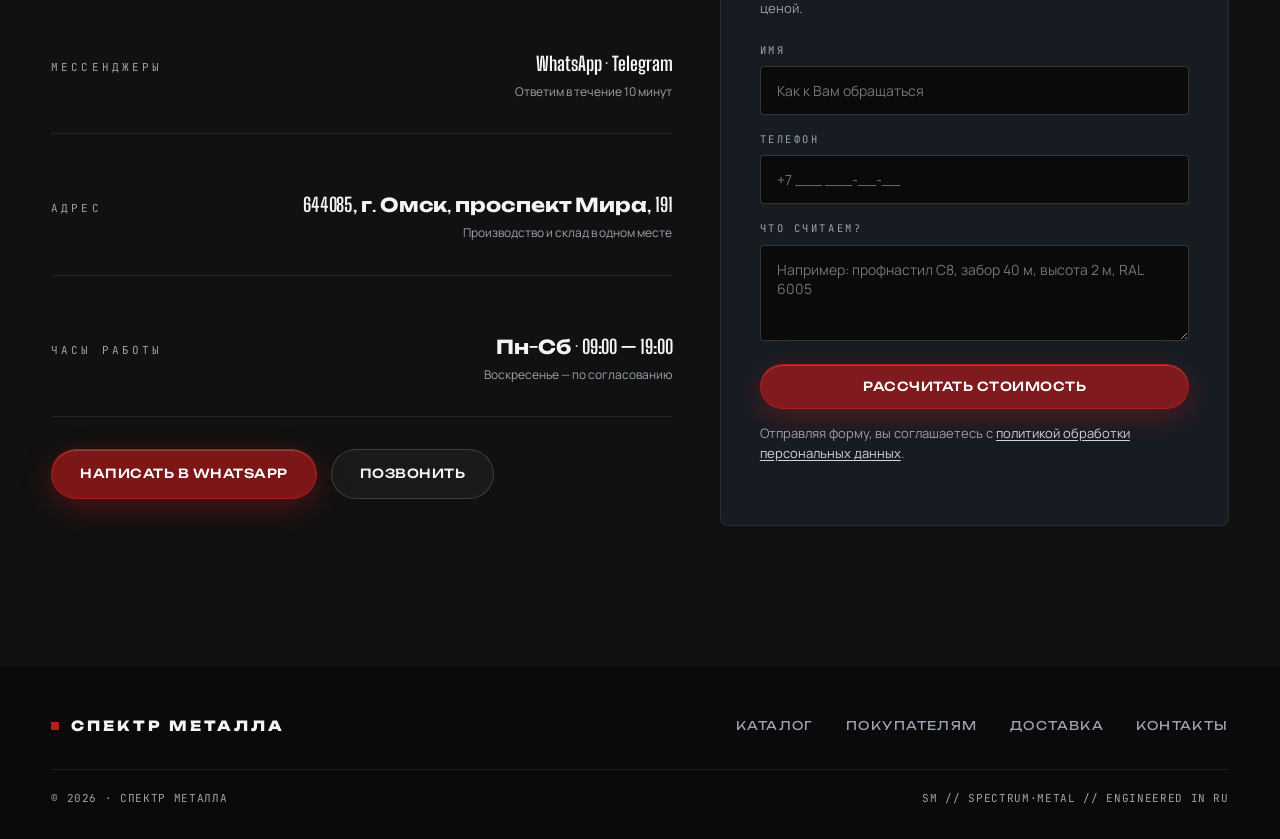
==== commit de00b56c: "Add files via upload" ====
--- a/index.html
+++ b/index.html
@@ -1013,6 +1013,118 @@
   .hero-title .line span{transform:translateY(0)}
   .hero-desc,.hero-actions,.hero-info,.hero-product,.hp-card{opacity:1;animation:none}
 }
+
+/* ════════ DARK MODE OVERRIDES — главная в едином тёмном стиле ════════ */
+/* Перекрашиваем все элементы, которые были спроектированы под светлый фон,
+   в тёмный glassmorphism — как на catalog/buyers/delivery/contacts. */
+
+/* секция теперь тёмная */
+.section--dark{background:transparent;color:var(--text-on-dark)}
+.section--dark h1,.section--dark h2,.section--dark h3,.section--dark h4{color:var(--text-on-dark-bright)}
+.section--dark .eyebrow{color:var(--text-on-dark-dim)}
+.section--dark .lead{color:var(--text-on-dark)}
+.section--dark .section-index{color:var(--text-on-dark-dim)}
+
+/* CATALOG — карточки .cat теперь тёмные glassmorphism */
+.section--dark .cats{border-color:rgba(255,255,255,.08)}
+.section--dark .cat{
+  background:rgba(255,255,255,.025);
+  backdrop-filter:blur(16px) saturate(140%);-webkit-backdrop-filter:blur(16px) saturate(140%);
+  border-color:rgba(255,255,255,.08);
+  box-shadow:none;
+  color:var(--text-on-dark);
+}
+.section--dark .cat:hover{
+  background:rgba(255,255,255,.05);
+  border-color:rgba(255,255,255,.22);
+  box-shadow:0 24px 50px rgba(0,0,0,.4);
+}
+.section--dark .cat-num{color:var(--text-on-dark-dim)}
+.section--dark .cat-name{color:var(--text-on-dark-bright)}
+.section--dark .cat-desc{color:var(--text-on-dark-dim)}
+.section--dark .cat-foot{border-top-color:rgba(255,255,255,.08)}
+.section--dark .cat-price{color:var(--text-on-dark)}
+.section--dark .cat-arrow{color:var(--text-on-dark-dim)}
+.section--dark .cat:hover .cat-arrow{color:var(--accent-hover)}
+/* featured-тайл уже тёмный — оставляем как есть */
+
+/* DELIVERY — карточки на тёмном */
+.section--dark .del-feature{
+  background:rgba(255,255,255,.025);
+  backdrop-filter:blur(20px) saturate(140%);-webkit-backdrop-filter:blur(20px) saturate(140%);
+  border:1px solid rgba(255,255,255,.08);
+  color:var(--text-on-dark);
+}
+.section--dark .del-feature::before{
+  /* большая цифра-водяной знак — делаем красноватый stroke вместо тёмного */
+  -webkit-text-stroke:1px rgba(255,255,255,.05) !important;
+  text-stroke:1px rgba(255,255,255,.05) !important;
+  color:transparent;
+}
+.section--dark .del-feature-top h3{color:var(--text-on-dark-bright)}
+.section--dark .del-feature-top p{color:var(--text-on-dark)}
+.section--dark .del-price{color:var(--text-on-dark-dim)}
+.section--dark .del-price strong{color:var(--text-on-dark-bright)}
+.section--dark .del-card{
+  background:rgba(255,255,255,.025);
+  backdrop-filter:blur(16px) saturate(140%);-webkit-backdrop-filter:blur(16px) saturate(140%);
+  border:1px solid rgba(255,255,255,.08);
+  box-shadow:none;
+}
+.section--dark .del-card:hover{
+  background:rgba(255,255,255,.05);
+  border-color:rgba(255,255,255,.22);
+  box-shadow:0 16px 40px rgba(0,0,0,.4);
+}
+.section--dark .del-card-num{color:var(--text-on-dark-dim)}
+.section--dark .del-card h4{color:var(--text-on-dark-bright)}
+.section--dark .del-card p{color:var(--text-on-dark-dim)}
+.section--dark .del-extras{border-top-color:rgba(255,255,255,.08)}
+.section--dark .del-extra-num{color:var(--accent-hover)}
+.section--dark .del-extra-item h4{color:var(--text-on-dark-bright)}
+.section--dark .del-extra-item p{color:var(--text-on-dark-dim)}
+
+/* FAQ — на тёмном */
+.section--dark .faq{
+  border-top:1px solid rgba(255,255,255,.08);
+  border-bottom:1px solid rgba(255,255,255,.08);
+  background:transparent;
+}
+.section--dark .faq-item{
+  background:transparent;
+  border-bottom:1px solid rgba(255,255,255,.08);
+}
+.section--dark .faq-item:first-child{border-top:none}
+.section--dark .faq-item[open]{background:rgba(255,255,255,.02)}
+.section--dark .faq-item summary{color:var(--text-on-dark-bright)}
+.section--dark .faq-item summary:hover{color:var(--accent-hover)}
+.section--dark .faq-item[open] summary{color:var(--accent)}
+.section--dark .faq-item .plus{color:var(--text-on-dark-dim);border-color:rgba(255,255,255,.18)}
+.section--dark .faq-item[open] .plus{color:var(--accent);border-color:var(--accent)}
+.section--dark .faq-item .answer{color:var(--text-on-dark)}
+.section--dark .faq-item .answer strong{color:var(--text-on-dark-bright)}
+
+/* кнопки на тёмных секциях — переключение со светлой логики на дефолт */
+.section--dark .btn-primary{
+  background:rgba(243,244,246,.14);
+  color:var(--text-on-dark-bright);
+  border-color:rgba(255,255,255,.22);
+  box-shadow:inset 0 1px 0 rgba(255,255,255,.12),0 6px 24px rgba(0,0,0,.25);
+}
+.section--dark .btn-primary:hover{
+  background:rgba(243,244,246,.24);
+  border-color:rgba(255,255,255,.4);
+}
+.section--dark .btn-ghost{
+  background:rgba(255,255,255,.04);
+  color:var(--text-on-dark-bright);
+  border-color:rgba(255,255,255,.16);
+}
+.section--dark .btn-ghost:hover{
+  background:rgba(255,255,255,.08);
+  border-color:rgba(255,255,255,.32);
+}
+
 </style>
 
 <!-- ═══ SEO: OG + Schema.org — вставлено site-bootstrap ═══ -->
@@ -1211,7 +1323,7 @@
 
 
   <!-- ════════ CATALOG — Light section ════════ -->
-  <section class="section section--light" id="catalog">
+  <section class="section section--dark" id="catalog">
     <div class="container">
 
       <div class="section-head">
@@ -1361,7 +1473,7 @@
 
 
   <!-- ════════ DELIVERY — Light minimal ════════ -->
-  <section class="section section--light" id="delivery">
+  <section class="section section--dark" id="delivery">
     <div class="container">
 
       <div class="section-head">
@@ -1435,7 +1547,7 @@
 
 
   <!-- ════════ FAQ — Light minimal ════════ -->
-  <section class="section section--light" id="faq">
+  <section class="section section--dark" id="faq">
     <div class="container">
 
       <div class="section-head">
--- a/assets/site.css
+++ b/assets/site.css
@@ -0,0 +1,301 @@
+/* ════════════════════════════════════════════════════════════════
+   site.css  —  общие компоненты для всех страниц
+   Подключается ПОСЛЕ inline-стилей в каждом HTML.
+   Содержит:
+     • Mobile-menu (выезжающая панель)
+     • Sticky-bar внизу на мобиле (Phone · WhatsApp · Расчёт)
+     • Корзина-заявка (LocalStorage)
+     • Кастомный курсор в hero
+     • Badge на карточках (в наличии / под заказ / хит)
+     • Кнопка «Скачать прайс»
+   ════════════════════════════════════════════════════════════════ */
+
+/* ═══ MOBILE MENU ═══ */
+.mobile-menu{
+  position:fixed;inset:0;z-index:200;
+  background:rgba(6,7,10,.92);
+  backdrop-filter:blur(24px) saturate(160%);
+  -webkit-backdrop-filter:blur(24px) saturate(160%);
+  display:flex;flex-direction:column;
+  padding:32px 28px 120px;
+  opacity:0;visibility:hidden;
+  transform:translateY(-8px);
+  transition:opacity .35s var(--ease,cubic-bezier(.2,.7,.2,1)), transform .35s var(--ease,cubic-bezier(.2,.7,.2,1)), visibility .35s;
+  overflow-y:auto;
+}
+.mobile-menu.open{opacity:1;visibility:visible;transform:translateY(0)}
+.mobile-menu-head{
+  display:flex;justify-content:space-between;align-items:center;
+  padding-bottom:20px;border-bottom:1px solid rgba(255,255,255,.08);
+  margin-bottom:24px;
+}
+.mobile-menu .wordmark{font-family:var(--f-display,"Big Shoulders Display");font-weight:800;font-size:14px;letter-spacing:.22em;color:var(--text-on-dark-bright,#f3f4f6);text-transform:uppercase;display:inline-flex;align-items:center;gap:12px}
+.mobile-menu .wordmark::before{content:"";width:8px;height:8px;background:var(--accent,#b91c1c);display:inline-block}
+.mobile-menu-close{
+  width:44px;height:44px;border-radius:50%;
+  background:rgba(255,255,255,.05);border:1px solid rgba(255,255,255,.14);
+  color:#f3f4f6;display:grid;place-items:center;cursor:pointer;
+  transition:all .25s ease;
+}
+.mobile-menu-close:hover{background:rgba(255,255,255,.1);border-color:rgba(255,255,255,.3);transform:rotate(90deg)}
+.mobile-menu-close svg{width:20px;height:20px}
+
+.mobile-menu-list{list-style:none;padding:0;margin:0;display:grid;gap:4px}
+.mobile-menu-list a{
+  display:flex;align-items:center;justify-content:space-between;
+  padding:18px 8px;
+  font-family:var(--f-display,"Big Shoulders Display");font-weight:800;
+  font-size:26px;color:var(--text-on-dark-bright,#f3f4f6);
+  text-transform:uppercase;letter-spacing:-.01em;
+  border-bottom:1px solid rgba(255,255,255,.06);
+  transition:color .25s ease, padding-left .25s ease;
+}
+.mobile-menu-list a:hover{color:var(--accent,#b91c1c);padding-left:18px}
+.mobile-menu-list a.active{color:var(--accent,#b91c1c)}
+.mobile-menu-list a::after{
+  content:"";width:16px;height:1px;background:currentColor;opacity:.4;
+  transition:width .25s ease;
+}
+.mobile-menu-list a:hover::after{width:32px;opacity:1}
+
+.mobile-menu-foot{
+  margin-top:28px;padding-top:24px;border-top:1px solid rgba(255,255,255,.08);
+  display:flex;flex-direction:column;gap:12px;
+}
+.mobile-menu-foot a.phone{
+  font-family:var(--f-mono,"JetBrains Mono");font-size:16px;color:var(--text-on-dark-bright,#f3f4f6);
+  letter-spacing:.04em;padding:8px 0;
+}
+.mobile-menu-foot a.addr{
+  font-family:var(--f-mono,"JetBrains Mono");font-size:12px;
+  color:var(--text-on-dark-dim,#7d828a);letter-spacing:.08em;
+}
+
+/* ═══ STICKY-BAR ON MOBILE ═══ */
+.sticky-bar{
+  position:fixed;left:0;right:0;bottom:0;z-index:80;
+  display:none;
+  padding:8px;
+  background:rgba(6,7,10,.92);
+  backdrop-filter:blur(20px) saturate(160%);
+  -webkit-backdrop-filter:blur(20px) saturate(160%);
+  border-top:1px solid rgba(255,255,255,.08);
+  /* iOS safe area */
+  padding-bottom:max(8px, env(safe-area-inset-bottom));
+}
+.sticky-bar-inner{
+  display:grid;grid-template-columns:1fr 1fr 1.2fr;gap:6px;
+}
+.sb-btn{
+  display:flex;align-items:center;justify-content:center;gap:8px;
+  padding:13px 10px;border-radius:999px;
+  font-family:var(--f-secondary,"Unbounded");font-weight:600;font-size:11.5px;
+  letter-spacing:.06em;text-transform:uppercase;
+  text-decoration:none;border:1px solid transparent;
+  transition:all .25s ease;
+}
+.sb-btn svg{width:16px;height:16px;flex:0 0 auto}
+.sb-call{
+  background:rgba(255,255,255,.06);
+  color:#f3f4f6;border-color:rgba(255,255,255,.14);
+}
+.sb-call:active{transform:scale(.97)}
+.sb-wa{
+  background:#25D366;color:#022;
+}
+.sb-wa:active{transform:scale(.97)}
+.sb-quote{
+  background:color-mix(in srgb, var(--accent,#b91c1c) 80%, transparent);
+  color:#fff;
+  border-color:var(--accent,#b91c1c);
+}
+.sb-quote:active{transform:scale(.97)}
+
+/* видна только на мобилке */
+@media (max-width:880px){
+  .sticky-bar{display:block}
+  /* отступ снизу страницы, чтобы sticky-bar не закрывал контент */
+  body{padding-bottom:84px}
+}
+
+/* ═══ КОРЗИНА-ЗАЯВКА (FAB на десктопе) ═══ */
+.cart-fab{
+  position:fixed;right:24px;bottom:24px;z-index:70;
+  width:60px;height:60px;border-radius:50%;
+  background:rgba(20,23,28,.85);
+  backdrop-filter:blur(20px) saturate(160%);
+  -webkit-backdrop-filter:blur(20px) saturate(160%);
+  border:1px solid rgba(255,255,255,.14);
+  display:grid;place-items:center;color:#f3f4f6;
+  cursor:pointer;text-decoration:none;
+  box-shadow:0 12px 36px rgba(0,0,0,.45);
+  transition:all .3s var(--ease,cubic-bezier(.2,.7,.2,1));
+  opacity:0;transform:translateY(20px);pointer-events:none;
+}
+.cart-fab.visible{opacity:1;transform:translateY(0);pointer-events:auto}
+.cart-fab:hover{transform:translateY(-2px) scale(1.05);border-color:var(--accent,#b91c1c)}
+.cart-fab svg{width:22px;height:22px}
+.cart-fab .badge{
+  position:absolute;top:-4px;right:-4px;
+  min-width:22px;height:22px;padding:0 6px;border-radius:11px;
+  background:var(--accent,#b91c1c);color:#fff;
+  display:grid;place-items:center;
+  font-family:var(--f-mono,"JetBrains Mono");font-size:11px;font-weight:600;letter-spacing:0;
+  box-shadow:0 4px 12px color-mix(in srgb, var(--accent,#b91c1c) 50%, transparent);
+}
+/* на мобилке скрываем FAB — она интегрируется в sticky-bar через cart-counter */
+@media (max-width:880px){
+  .cart-fab{display:none}
+}
+
+/* ═══ CART OVERLAY (модал заявки) ═══ */
+.cart-overlay{
+  position:fixed;inset:0;z-index:210;
+  background:rgba(6,7,10,.6);
+  backdrop-filter:blur(8px);-webkit-backdrop-filter:blur(8px);
+  opacity:0;visibility:hidden;
+  transition:opacity .3s ease, visibility .3s;
+}
+.cart-overlay.open{opacity:1;visibility:visible}
+.cart-panel{
+  position:fixed;top:0;right:0;bottom:0;z-index:220;
+  width:min(440px, 100vw);
+  background:rgba(11,13,17,.96);
+  backdrop-filter:blur(24px) saturate(160%);-webkit-backdrop-filter:blur(24px) saturate(160%);
+  border-left:1px solid rgba(255,255,255,.1);
+  transform:translateX(100%);
+  transition:transform .4s var(--ease-out,cubic-bezier(.16,1,.3,1));
+  display:flex;flex-direction:column;
+  overflow:hidden;
+}
+.cart-panel.open{transform:translateX(0)}
+.cart-head{
+  display:flex;justify-content:space-between;align-items:center;
+  padding:24px;border-bottom:1px solid rgba(255,255,255,.08);
+}
+.cart-head h3{font-family:var(--f-display,"Big Shoulders Display");font-weight:800;font-size:20px;color:#f3f4f6;text-transform:uppercase;letter-spacing:-.005em}
+.cart-close{width:36px;height:36px;border-radius:50%;background:rgba(255,255,255,.05);border:1px solid rgba(255,255,255,.14);color:#f3f4f6;display:grid;place-items:center;cursor:pointer;transition:all .25s ease}
+.cart-close:hover{background:rgba(255,255,255,.1);transform:rotate(90deg)}
+.cart-close svg{width:18px;height:18px}
+
+.cart-body{
+  flex:1;overflow-y:auto;padding:20px 24px;
+}
+.cart-empty{
+  text-align:center;padding:48px 24px;
+  color:var(--text-on-dark-dim,#7d828a);
+  font-family:var(--f-mono,"JetBrains Mono");font-size:13px;letter-spacing:.06em;
+}
+.cart-empty .ico{
+  width:64px;height:64px;border-radius:50%;
+  background:rgba(255,255,255,.04);border:1px solid rgba(255,255,255,.1);
+  display:grid;place-items:center;margin:0 auto 18px;color:var(--text-on-dark-deep,#4a4f57);
+}
+.cart-empty .ico svg{width:28px;height:28px}
+
+.cart-item{
+  display:grid;grid-template-columns:1fr auto;gap:12px;
+  padding:16px 0;border-bottom:1px solid rgba(255,255,255,.06);
+}
+.cart-item:last-child{border-bottom:none}
+.cart-item-name{font-family:var(--f-display,"Big Shoulders Display");font-weight:700;font-size:14px;color:#f3f4f6;text-transform:uppercase;letter-spacing:-.005em;line-height:1.2;margin-bottom:4px}
+.cart-item-meta{font-family:var(--f-mono,"JetBrains Mono");font-size:11px;color:var(--text-on-dark-dim,#7d828a);letter-spacing:.04em;line-height:1.5}
+.cart-item-price{font-family:var(--f-display,"Big Shoulders Display");font-weight:700;font-size:14px;color:var(--accent,#b91c1c);letter-spacing:-.005em;margin-top:6px}
+.cart-item-remove{
+  background:none;border:none;color:var(--text-on-dark-dim,#7d828a);cursor:pointer;
+  padding:4px;align-self:flex-start;transition:color .25s ease;
+}
+.cart-item-remove:hover{color:var(--accent-hover,#dc2626)}
+.cart-item-remove svg{width:16px;height:16px}
+
+.cart-foot{
+  padding:24px;border-top:1px solid rgba(255,255,255,.1);
+  background:rgba(255,255,255,.02);
+}
+.cart-summary{
+  font-family:var(--f-mono,"JetBrains Mono");font-size:11px;letter-spacing:.18em;
+  color:var(--text-on-dark-dim,#7d828a);text-transform:uppercase;margin-bottom:18px;
+  display:flex;justify-content:space-between;
+}
+.cart-summary b{font-family:var(--f-display,"Big Shoulders Display");font-size:18px;color:#f3f4f6;letter-spacing:-.005em}
+.cart-actions{display:grid;gap:10px}
+
+/* ═══ КНОПКА «В ЗАЯВКУ» В КАРТОЧКЕ ═══ */
+.add-to-cart{
+  position:absolute;bottom:14px;right:14px;
+  width:34px;height:34px;border-radius:50%;
+  background:rgba(0,0,0,.5);backdrop-filter:blur(8px);-webkit-backdrop-filter:blur(8px);
+  border:1px solid rgba(255,255,255,.14);
+  display:grid;place-items:center;color:#f3f4f6;
+  cursor:pointer;z-index:3;
+  transition:all .3s ease;
+}
+.add-to-cart:hover{background:var(--accent,#b91c1c);border-color:var(--accent,#b91c1c);transform:scale(1.08)}
+.add-to-cart.added{background:var(--accent,#b91c1c);border-color:var(--accent,#b91c1c)}
+.add-to-cart svg{width:16px;height:16px}
+
+/* ═══ КАСТОМНЫЙ КУРСОР В HERO (только десктоп с курсором) ═══ */
+@media (hover:hover) and (pointer:fine){
+  .hero-cursor{
+    position:fixed;width:36px;height:36px;border-radius:50%;
+    border:1px solid var(--accent,#b91c1c);
+    pointer-events:none;z-index:60;
+    transform:translate(-50%,-50%) scale(.6);
+    opacity:0;
+    transition:opacity .3s ease, transform .25s var(--ease-out,cubic-bezier(.16,1,.3,1)), background .25s ease;
+    mix-blend-mode:difference;
+  }
+  .hero-cursor::after{
+    content:"";position:absolute;left:50%;top:50%;transform:translate(-50%,-50%);
+    width:3px;height:3px;border-radius:50%;background:var(--accent,#b91c1c);
+  }
+  .hero-cursor.visible{opacity:1;transform:translate(-50%,-50%) scale(1)}
+  .hero-cursor.hover{transform:translate(-50%,-50%) scale(1.8);background:color-mix(in srgb, var(--accent,#b91c1c) 18%, transparent)}
+}
+
+/* ═══ BADGES ═══ */
+.badge-stock{
+  display:inline-flex;align-items:center;gap:5px;
+  padding:4px 8px;border-radius:999px;
+  font-family:var(--f-mono,"JetBrains Mono");font-size:9.5px;letter-spacing:.18em;
+  text-transform:uppercase;
+}
+.badge-stock.instock{background:rgba(34,197,94,.16);color:#86efac;border:1px solid rgba(34,197,94,.3)}
+.badge-stock.order{background:rgba(245,158,11,.16);color:#fcd34d;border:1px solid rgba(245,158,11,.3)}
+.badge-stock::before{content:"";width:5px;height:5px;border-radius:50%;background:currentColor}
+
+/* ═══ Кнопка «Скачать прайс» в шапке ═══ */
+.btn-download{
+  display:inline-flex;align-items:center;gap:8px;
+  padding:8px 14px 8px 12px;border-radius:999px;
+  background:rgba(255,255,255,.05);border:1px solid rgba(255,255,255,.14);
+  font-family:var(--f-mono,"JetBrains Mono");font-size:11px;letter-spacing:.14em;
+  color:#c9ccd2;text-transform:uppercase;text-decoration:none;
+  transition:all .25s ease;
+}
+.btn-download:hover{background:rgba(255,255,255,.1);border-color:var(--accent,#b91c1c);color:#f3f4f6}
+.btn-download svg{width:14px;height:14px}
+@media (max-width:880px){.btn-download{display:none}}
+
+/* ═══ TOAST уведомления ═══ */
+.toast{
+  position:fixed;bottom:32px;left:50%;transform:translate(-50%, 20px);
+  z-index:300;
+  background:rgba(11,13,17,.95);
+  backdrop-filter:blur(16px);-webkit-backdrop-filter:blur(16px);
+  border:1px solid rgba(255,255,255,.14);
+  border-radius:999px;padding:12px 24px;
+  font-family:var(--f-mono,"JetBrains Mono");font-size:12px;letter-spacing:.06em;
+  color:#f3f4f6;
+  opacity:0;visibility:hidden;
+  transition:all .35s ease;
+  display:flex;align-items:center;gap:10px;
+}
+.toast.show{opacity:1;visibility:visible;transform:translate(-50%, 0)}
+.toast svg{width:16px;height:16px;color:var(--accent,#b91c1c)}
+@media (max-width:880px){
+  .toast{bottom:96px}
+}
+
+/* ═══ SR-only — для accessibility ═══ */
+.sr-only{position:absolute;width:1px;height:1px;padding:0;margin:-1px;overflow:hidden;clip:rect(0,0,0,0);white-space:nowrap;border:0}
